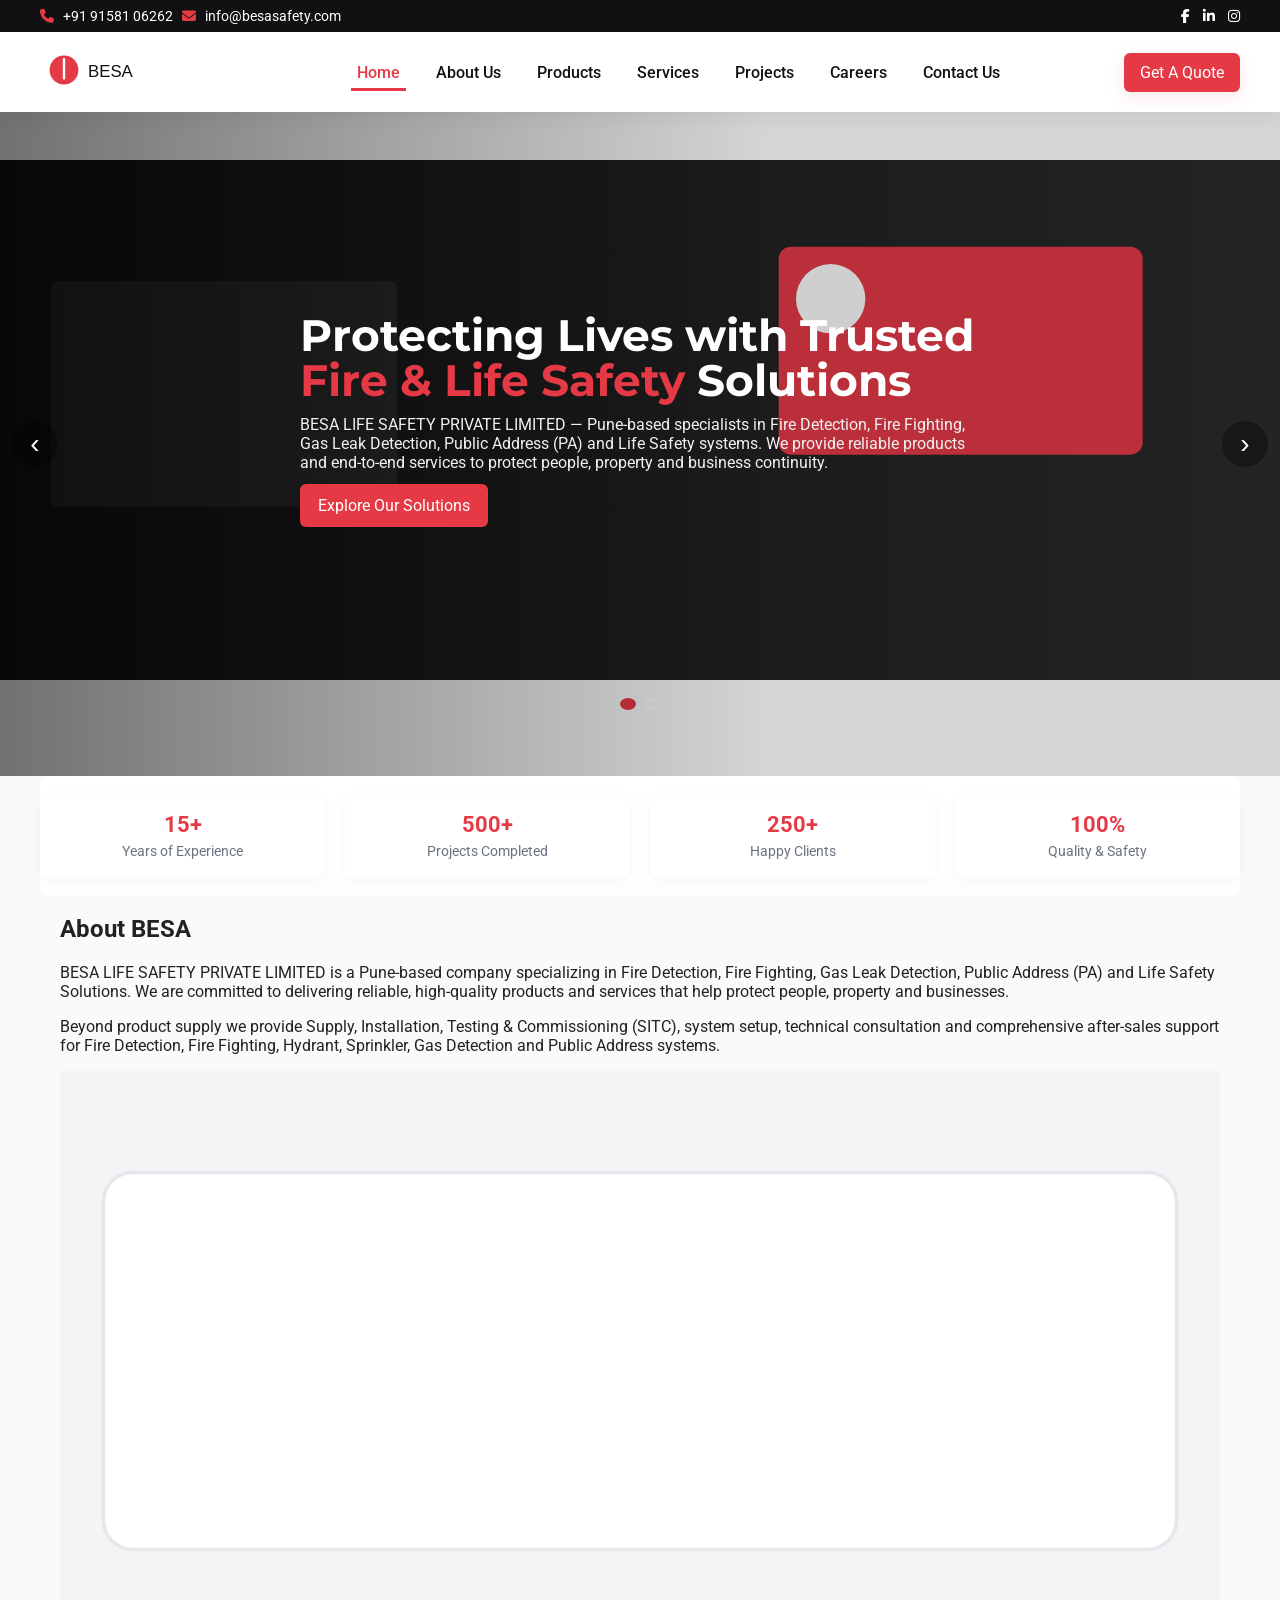
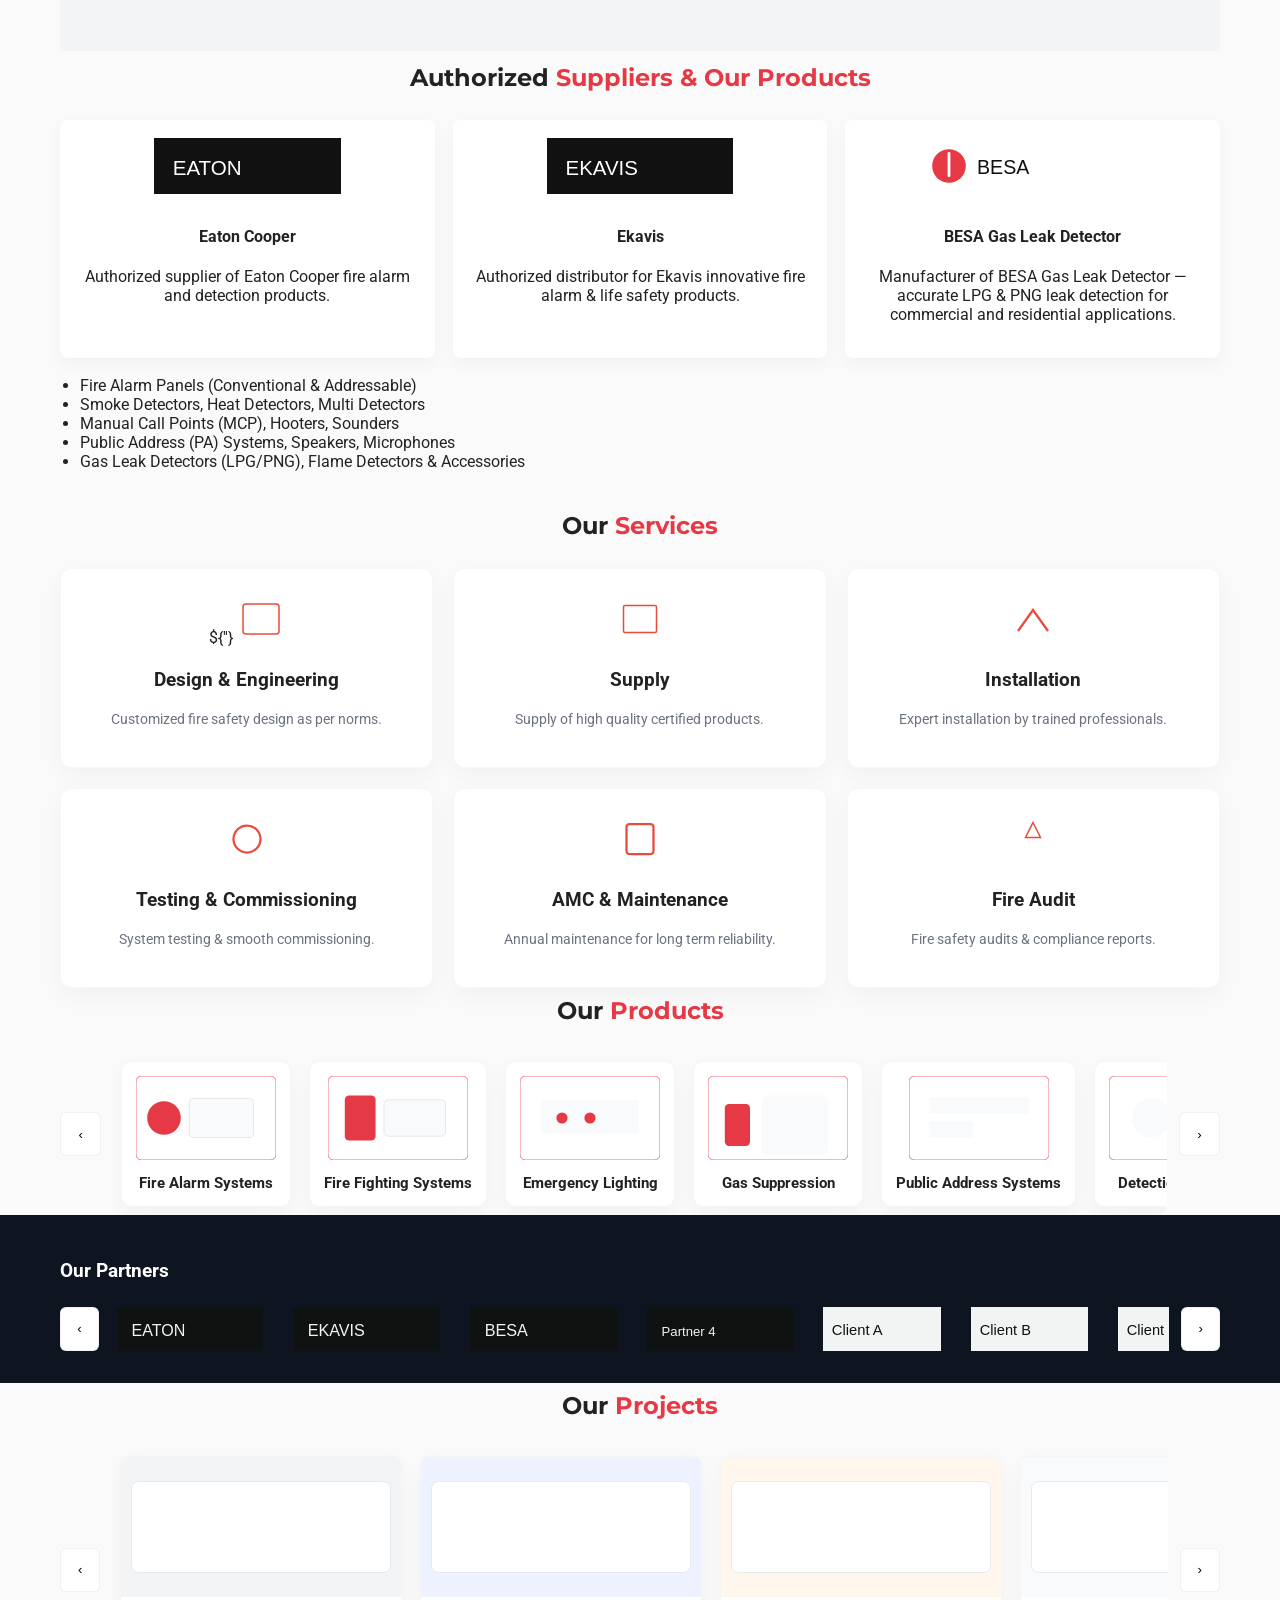
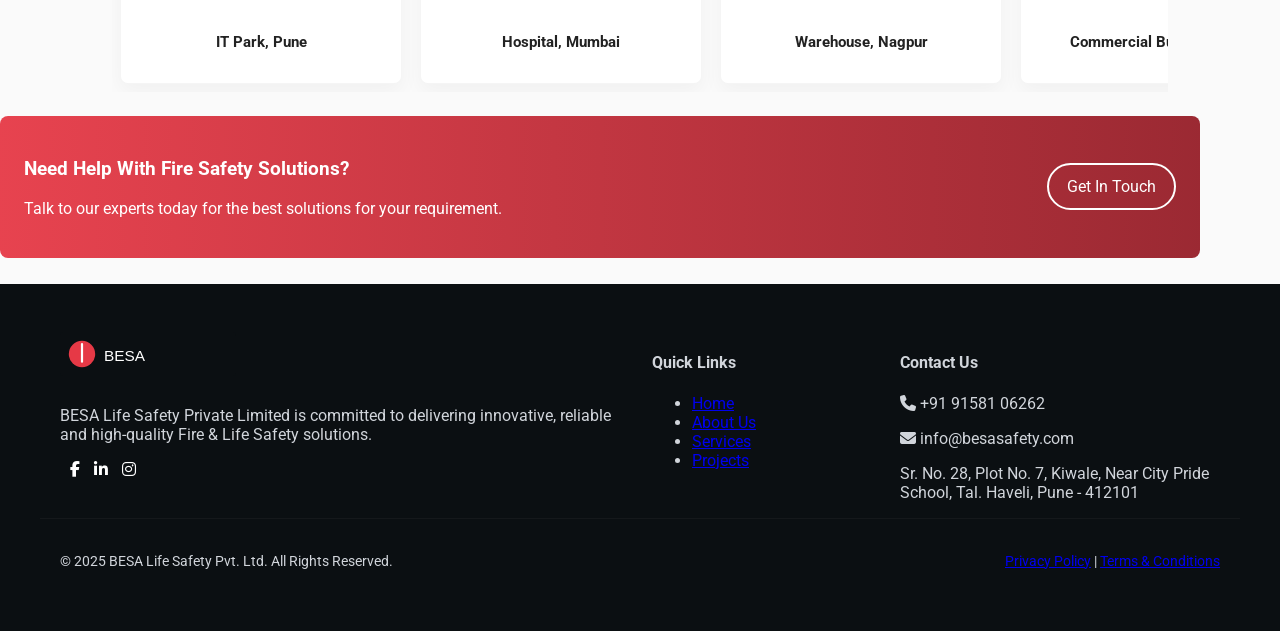
==== index.html @ 54e519de "Initial commit" ====
<!doctype html>
<html lang="en">
<head>
  <meta charset="utf-8">
  <meta name="viewport" content="width=device-width, initial-scale=1">
  <title>BESA Life Safety — Protecting Lives, Securing Spaces</title>
  <meta name="description" content="BESA Life Safety — Fire Detection, Fire Fighting, Gas Leak Detection, PA and Life Safety solutions. Supply, SITC, testing, commissioning and after-sales support in Pune and nationwide.">
  <meta name="keywords" content="BESA Life Safety, fire detection, fire fighting, gas leak detection, public address, fire alarm panels, smoke detectors, LPG gas detector, SITC, testing, commissioning">
  <link rel="icon" href="assets/favicon.svg">
  <link href="https://fonts.googleapis.com/css2?family=Montserrat:wght@400;600;700&family=Roboto:wght@300;400;500&display=swap" rel="stylesheet">
  <link rel="stylesheet" href="https://cdnjs.cloudflare.com/ajax/libs/font-awesome/6.5.0/css/all.min.css">
  <link rel="stylesheet" href="css/style.css">
</head>
<body>
  <header class="topbar">
    <div class="container topbar-inner">
      <div class="contact"> <i class="fa fa-phone"></i> +91 91581 06262 &nbsp; <i class="fa fa-envelope"></i> info@besasafety.com</div>
      <div class="socials"> <a href="#"><i class="fab fa-facebook-f"></i></a> <a href="#"><i class="fab fa-linkedin-in"></i></a> <a href="#"><i class="fab fa-instagram"></i></a></div>
    </div>
  </header>

    <nav class="navbar">
    <div class="container nav-inner">
      <div class="brand">
        <img src="assets/logo.svg" alt="BESA Logo" class="logo">
      </div>
      <button id="mobileToggle" class="mobile-toggle"><i class="fa fa-bars"></i></button>
      <ul class="nav-links">
        <li><a class="active" href="#home">Home</a></li>
        <li><a href="#about">About Us</a></li>
        <li class="has-sub"><a href="#products">Products</a></li>
        <li><a href="#services">Services</a></li>
        <li><a href="#projects">Projects</a></li>
        <li><a href="#careers">Careers</a></li>
        <li><a href="#contact">Contact Us</a></li>
      </ul>
      <a class="btn-quote" href="#contact">Get A Quote</a>
    </div>
  </nav>

  <main>
    <!-- Hero Slider -->
    <section id="home" class="hero">
      <div class="hero-slider">
        <div class="slide active" style="background-image: url('assets/hero-1.svg')">
          <div class="hero-content container">
            <h1>Protecting Lives with Trusted <strong>Fire & Life Safety</strong> Solutions</h1>
            <p>BESA LIFE SAFETY PRIVATE LIMITED — Pune-based specialists in Fire Detection, Fire Fighting, Gas Leak Detection, Public Address (PA) and Life Safety systems. We provide reliable products and end-to-end services to protect people, property and business continuity.</p>
            <a class="btn-primary" href="#services">Explore Our Solutions</a>
          </div>
        </div>
        <div class="slide" style="background-image: url('assets/hero-2.svg')">
          <div class="hero-content container">
            <h1>Industrial Grade <strong>Fire Safety</strong></h1>
            <p>Trusted systems for factories, warehouses, and commercial buildings.</p>
            <a class="btn-primary" href="#projects">View Projects</a>
          </div>
        </div>
      </div>
      <button class="hero-prev" aria-label="Previous slide">‹</button>
      <button class="hero-next" aria-label="Next slide">›</button>
      <div class="hero-indicators container">
        <button class="dot active" data-index="0"></button>
        <button class="dot" data-index="1"></button>
      </div>
    </section>

    <!-- Stats -->
    <section class="stats container">
      <div class="stat"> <strong>15+</strong><span>Years of Experience</span></div>
      <div class="stat"> <strong>500+</strong><span>Projects Completed</span></div>
      <div class="stat"> <strong>250+</strong><span>Happy Clients</span></div>
      <div class="stat"> <strong>100%</strong><span>Quality & Safety</span></div>
    </section>

    <!-- About -->
    <section id="about" class="about container">
      <div class="about-inner">
        <div class="about-text">
          <h2>About <span>BESA</span></h2>
          <p>BESA LIFE SAFETY PRIVATE LIMITED is a Pune-based company specializing in Fire Detection, Fire Fighting, Gas Leak Detection, Public Address (PA) and Life Safety Solutions. We are committed to delivering reliable, high-quality products and services that help protect people, property and businesses.</p>
          <p>Beyond product supply we provide Supply, Installation, Testing & Commissioning (SITC), system setup, technical consultation and comprehensive after-sales support for Fire Detection, Fire Fighting, Hydrant, Sprinkler, Gas Detection and Public Address systems.</p>
        </div>
        <div class="about-image"><img src="assets/project1.svg" alt="About image"></div>
      </div>
    </section>

    <!-- Authorized Suppliers & Products -->
    <section id="catalog" class="container">
      <h2 class="section-title">Authorized <span>Suppliers & Our Products</span></h2>
      <div class="supplier-grid">
        <div class="supplier-card">
          <img src="assets/partner1.svg" alt="EATON Cooper">
          <h4>Eaton Cooper</h4>
          <p>Authorized supplier of Eaton Cooper fire alarm and detection products.</p>
        </div>
        <div class="supplier-card">
          <img src="assets/partner2.svg" alt="Ekavis">
          <h4>Ekavis</h4>
          <p>Authorized distributor for Ekavis innovative fire alarm & life safety products.</p>
        </div>
        <div class="supplier-card">
          <img src="assets/logo.svg" alt="BESA">
          <h4>BESA Gas Leak Detector</h4>
          <p>Manufacturer of BESA Gas Leak Detector — accurate LPG & PNG leak detection for commercial and residential applications.</p>
        </div>
      </div>
      <div class="catalog-list">
        <ul>
          <li>Fire Alarm Panels (Conventional & Addressable)</li>
          <li>Smoke Detectors, Heat Detectors, Multi Detectors</li>
          <li>Manual Call Points (MCP), Hooters, Sounders</li>
          <li>Public Address (PA) Systems, Speakers, Microphones</li>
          <li>Gas Leak Detectors (LPG/PNG), Flame Detectors & Accessories</li>
        </ul>
      </div>
    </section>

    <!-- Services -->
    <section id="services" class="services container">
      <h2 class="section-title">Our <span>Services</span></h2>
      <div class="services-grid">
        <article class="service-card">
          <div class="icon">${''}
            <svg viewBox="0 0 64 64" width="48" height="48" aria-hidden="true"><rect x="8" y="12" width="48" height="40" rx="4" fill="#fff" stroke="#e74c3c" stroke-width="2"/></svg>
          </div>
          <h3>Design & Engineering</h3>
          <p>Customized fire safety design as per norms.</p>
        </article>
        <article class="service-card">
          <div class="icon"><svg viewBox="0 0 64 64" width="48" height="48"><rect x="10" y="14" width="44" height="36" rx="2" fill="#fff" stroke="#e74c3c" stroke-width="2"/></svg></div>
          <h3>Supply</h3>
          <p>Supply of high quality certified products.</p>
        </article>
        <article class="service-card">
          <div class="icon"><svg viewBox="0 0 64 64" width="48" height="48"><path d="M12 48 L32 20 L52 48" fill="none" stroke="#e74c3c" stroke-width="3"/></svg></div>
          <h3>Installation</h3>
          <p>Expert installation by trained professionals.</p>
        </article>
        <article class="service-card">
          <div class="icon"><svg viewBox="0 0 64 64" width="48" height="48"><circle cx="32" cy="32" r="18" fill="none" stroke="#e74c3c" stroke-width="3"/></svg></div>
          <h3>Testing & Commissioning</h3>
          <p>System testing & smooth commissioning.</p>
        </article>
        <article class="service-card">
          <div class="icon"><svg viewBox="0 0 64 64" width="48" height="48"><rect x="14" y="12" width="36" height="40" rx="4" fill="none" stroke="#e74c3c" stroke-width="3"/></svg></div>
          <h3>AMC & Maintenance</h3>
          <p>Annual maintenance for long term reliability.</p>
        </article>
        <article class="service-card">
          <div class="icon"><svg viewBox="0 0 64 64" width="48" height="48"><path d="M32 10 L42 30 L22 30 Z" fill="#fff" stroke="#e74c3c" stroke-width="2"/></svg></div>
          <h3>Fire Audit</h3>
          <p>Fire safety audits & compliance reports.</p>
        </article>
      </div>
    </section>

    <!-- Products -->
    <section id="products" class="products container">
      <h2 class="section-title">Our <span>Products</span></h2>
      <div class="carousel-wrap">
        <button class="carousel-prev" data-target="products" aria-label="Previous">‹</button>
        <div class="product-row carousel" data-carousel="products">
          <div class="product-item"><img src="assets/product1.svg" alt="Fire Alarm System"><h4>Fire Alarm Systems</h4></div>
          <div class="product-item"><img src="assets/product2.svg" alt="Fire Fighting Systems"><h4>Fire Fighting Systems</h4></div>
          <div class="product-item"><img src="assets/product3.svg" alt="Emergency Lighting"><h4>Emergency Lighting</h4></div>
          <div class="product-item"><img src="assets/product4.svg" alt="Gas Suppression"><h4>Gas Suppression</h4></div>
          <div class="product-item"><img src="assets/product5.svg" alt="Public Address"><h4>Public Address Systems</h4></div>
          <div class="product-item"><img src="assets/product6.svg" alt="Detection Devices"><h4>Detection Devices</h4></div>
        </div>
        <button class="carousel-next" data-target="products" aria-label="Next">›</button>
      </div>
    </section>

    <!-- Partners -->
    <section class="partners">
      <div class="container">
        <h3>Our Partners</h3>
        <div class="partners-wrap">
          <button class="carousel-prev" data-target="partners" aria-label="Previous partner">‹</button>
          <div class="partners-row carousel" data-carousel="partners">
            <img src="assets/partner1.svg" alt="Partner 1">
            <img src="assets/partner2.svg" alt="Partner 2">
            <img src="assets/partner3.svg" alt="Partner 3">
            <img src="assets/partner4.svg" alt="Partner 4">
            <img src="assets/client1.svg" alt="Client 1">
            <img src="assets/client2.svg" alt="Client 2">
            <img src="assets/client3.svg" alt="Client 3">
            <img src="assets/client4.svg" alt="Client 4">
          </div>
          <button class="carousel-next" data-target="partners" aria-label="Next partner">›</button>
        </div>
      </div>
    </section>

    <!-- Projects -->
    <section id="projects" class="projects container">
      <h2 class="section-title">Our <span>Projects</span></h2>
      <div class="carousel-wrap">
        <button class="carousel-prev" data-target="projects" aria-label="Previous project">‹</button>
        <div class="projects-row carousel" data-carousel="projects">
          <div class="project-card"><img src="assets/project1.svg" alt="IT Park Pune"><h4>IT Park, Pune</h4></div>
          <div class="project-card"><img src="assets/project2.svg" alt="Hospital, Mumbai"><h4>Hospital, Mumbai</h4></div>
          <div class="project-card"><img src="assets/project3.svg" alt="Warehouse, Nagpur"><h4>Warehouse, Nagpur</h4></div>
          <div class="project-card"><img src="assets/project4.svg" alt="Commercial Building, Delhi"><h4>Commercial Building, Delhi</h4></div>
        </div>
        <button class="carousel-next" data-target="projects" aria-label="Next project">›</button>
      </div>
    </section>

    <!-- CTA -->
    <section class="cta container">
      <div class="cta-inner">
        <div>
          <h3>Need Help With Fire Safety Solutions?</h3>
          <p>Talk to our experts today for the best solutions for your requirement.</p>
        </div>
        <a class="btn-ghost" href="#contact">Get In Touch</a>
      </div>
    </section>

    <!-- Contact & Footer -->
    <footer id="contact" class="footer">
      <div class="container footer-grid">
        <div class="footer-about">
          <img src="assets/logo-light.svg" alt="BESA" class="logo-footer">
          <p>BESA Life Safety Private Limited is committed to delivering innovative, reliable and high-quality Fire & Life Safety solutions.</p>
          <div class="socials footer-socials"><a href="#"><i class="fab fa-facebook-f"></i></a> <a href="#"><i class="fab fa-linkedin-in"></i></a> <a href="#"><i class="fab fa-instagram"></i></a></div>
        </div>
        <div class="footer-links">
          <h4>Quick Links</h4>
          <ul>
            <li><a href="#">Home</a></li>
            <li><a href="#about">About Us</a></li>
            <li><a href="#services">Services</a></li>
            <li><a href="#projects">Projects</a></li>
          </ul>
        </div>
        <div class="footer-contact">
          <h4>Contact Us</h4>
          <p><i class="fa fa-phone"></i> +91 91581 06262</p>
          <p><i class="fa fa-envelope"></i> info@besasafety.com</p>
          <p>Sr. No. 28, Plot No. 7, Kiwale, Near City Pride School, Tal. Haveli, Pune - 412101</p>
        </div>
      </div>
      <div class="container footer-bottom">
        <p>© 2025 BESA Life Safety Pvt. Ltd. All Rights Reserved.</p>
        <div><a href="#">Privacy Policy</a> | <a href="#">Terms & Conditions</a></div>
      </div>
    </footer>

  </main>

  <script src="js/script.js"></script>
</body>
</html>
---- css/style.css ----
:root{
  --brand:#e63946;
  --dark:#0f1720;
  --muted:#6b7280;
  --accent:#111827;
  --max-width:1200px;
  --section-pad:48px;
}
*{box-sizing:border-box}
body{font-family:Roboto,Montserrat,Arial,Helvetica,sans-serif;margin:0;color:#222;background:#fafafa}
.container{max-width:var(--max-width);margin:0 auto;padding:0 20px}

/* Topbar */
.topbar{background:#111;color:#fff;font-size:14px}
.topbar-inner{display:flex;justify-content:space-between;align-items:center;padding:8px 0}
.topbar .contact i{margin-right:6px;color:var(--brand)}
.socials a{color:#fff;margin-left:10px}

/* Common section spacing */
section{padding:var(--section-pad) 0}

/* Navbar */
.navbar{background:#fff;box-shadow:0 6px 18px rgba(15,23,32,0.06);position:sticky;top:0;z-index:70}
.nav-inner{display:flex;align-items:center;justify-content:space-between;padding:14px 0}
.logo{height:48px}
.nav-links{display:flex;list-style:none;margin:0;padding:0;gap:24px;align-items:center}
.nav-links li a{color:#111;text-decoration:none;padding:8px 6px;font-weight:500}
.nav-links li a.active{color:var(--brand);border-bottom:3px solid var(--brand);padding-bottom:6px}
.btn-quote{background:var(--brand);color:#fff;padding:10px 16px;border-radius:6px;text-decoration:none;box-shadow:0 6px 18px rgba(230,57,70,0.12)}
.mobile-toggle{display:none;background:none;border:none;font-size:20px}

/* Mobile nav overlay */
.nav-links{transition:transform .28s ease,opacity .28s ease}
.nav-links.open{position:fixed;left:0;right:0;top:64px;background:#fff;display:flex;flex-direction:column;padding:18px;transform:translateY(0);opacity:1}

/* Hero */
.hero{position:relative;overflow:hidden}
.hero-slider{height:520px}
.slide{height:520px;background-size:cover;background-position:center;display:none;align-items:center}
.slide.active{display:flex}
.hero::before{content:"";position:absolute;left:0;right:0;top:0;height:100%;background:linear-gradient(90deg, rgba(0,0,0,0.55) 0%, rgba(0,0,0,0.15) 60%);pointer-events:none}
.hero-content{color:#fff;padding:40px 20px;position:relative;z-index:2;max-width:720px}
.hero-content h1{font-family:Montserrat, sans-serif;font-size:44px;line-height:1.02;margin:0 0 10px}
.hero-content h1 strong{color:var(--brand)}
.hero-content p{max-width:680px;color:#f1f1f1;margin:12px 0;font-size:16px}
.btn-primary{background:var(--brand);color:#fff;padding:12px 18px;border-radius:6px;text-decoration:none;display:inline-block}
.hero-indicators{display:flex;gap:8px;justify-content:center;padding:18px 0}
.hero-indicators .dot{width:12px;height:12px;border-radius:50%;border:2px solid #fff;background:transparent}
.hero-indicators .dot.active{background:var(--brand);border-color:var(--brand)}

/* Hero controls */
.hero-prev, .hero-next{position:absolute;top:50%;transform:translateY(-50%);background:rgba(0,0,0,0.35);color:#fff;border:none;width:46px;height:46px;border-radius:50%;font-size:28px;display:flex;align-items:center;justify-content:center;cursor:pointer}
.hero-prev{left:12px}
.hero-next{right:12px}

/* Carousel wrappers */
.carousel-wrap{display:flex;align-items:center;gap:12px}
.carousel{display:flex;gap:18px;overflow:hidden;scroll-behavior:smooth;padding:8px}
.carousel .product-item,.carousel .project-card{flex:0 0 auto}
.carousel-prev, .carousel-next{background:#fff;border:1px solid rgba(0,0,0,0.06);width:44px;height:44px;border-radius:6px;cursor:pointer}

/* Partners carousel */
.partners-wrap{display:flex;align-items:center;gap:12px}
.partners-row.carousel{display:flex;gap:30px;overflow:hidden;align-items:center;padding:6px}
.partners-row.carousel img{height:44px}

/* Stats */
.stats{display:flex;gap:20px;justify-content:space-between;padding:18px 0;background:#fff;border-radius:8px}
.stat{background:#fff;padding:18px;border-radius:8px;text-align:center;flex:1;box-shadow:0 6px 18px rgba(12,16,20,0.04)}
.stat strong{display:block;font-size:22px;color:var(--brand)}
.stat span{display:block;color:var(--muted);font-size:14px;margin-top:6px}

/* Services */
.section-title{text-align:center;margin:8px 0 28px;font-family:Montserrat, sans-serif}
.section-title span{color:var(--brand)}
.services-grid{display:grid;grid-template-columns:repeat(3,1fr);gap:20px}
.service-card{background:#fff;padding:26px;border-radius:12px;text-align:center;box-shadow:0 8px 24px rgba(8,10,12,0.04);transition:transform .25s,box-shadow .25s;border:1px solid rgba(10,10,10,0.03);display:flex;flex-direction:column;align-items:center;min-height:160px}
.service-card:hover{transform:translateY(-8px);box-shadow:0 18px 40px rgba(8,10,12,0.06)}
.service-card .icon{margin-bottom:12px}
.service-card h3{margin:10px 0 6px}
.service-card p{color:var(--muted);font-size:14px}

/* Suppliers & product catalog */
.supplier-grid{display:flex;gap:18px;align-items:stretch;margin:18px 0}
.supplier-card{flex:1;background:#fff;padding:18px;border-radius:8px;text-align:center;box-shadow:0 6px 18px rgba(5,5,5,0.04)}
.supplier-card img{height:56px;margin-bottom:8px}
.catalog-list ul{margin:12px 0 40px;padding-left:20px}


/* Products */
.product-row{display:flex;gap:18px;flex-wrap:nowrap;background:transparent;padding:8px;border-radius:10px}
.product-item{flex:0 0 200px;text-align:center;padding:14px;background:#fff;border-radius:10px;border:1px solid rgba(10,10,10,0.04);box-shadow:0 8px 20px rgba(8,10,12,0.04)}
.product-item img{height:84px}
.product-item h4{margin:10px 0 0;font-size:15px}

/* Partners */
.partners{background:#0f1520;padding:26px 0;color:#fff}
.partners-row{display:flex;gap:28px;align-items:center;justify-content:flex-start}
.partners-row img{height:44px;opacity:0.95}

/* Projects */
.projects-row{display:flex;gap:18px;flex-wrap:nowrap}
.project-card{flex:0 0 260px;background:#fff;border-radius:8px;overflow:hidden;text-align:center;border:1px solid rgba(10,10,10,0.04);box-shadow:0 8px 20px rgba(8,10,12,0.04)}
.project-card img{width:100%;height:140px;object-fit:cover}
.project-card h4{padding:12px;font-size:15px}

/* CTA */
.cta{background:linear-gradient(90deg, rgba(230,57,70,0.95), rgba(150,30,40,0.95));color:#fff;padding:24px;border-radius:8px;margin:24px 0}
.cta-inner{display:flex;justify-content:space-between;align-items:center}
.btn-ghost{border:2px solid #fff;padding:12px 18px;color:#fff;text-decoration:none;border-radius:30px}

/* Footer */
.footer{background:#0b0f12;color:#d1d5db;padding:48px 0;margin-top:26px}
.footer-grid{display:grid;grid-template-columns:1fr 220px 320px;gap:28px}
.logo-footer{height:44px;margin-bottom:10px}
.footer-bottom{display:flex;justify-content:space-between;align-items:center;padding-top:20px;border-top:1px solid rgba(255,255,255,0.04);font-size:14px}

/* Responsive */
@media(max-width:1100px){
  .services-grid{grid-template-columns:repeat(2,1fr)}
}
@media(max-width:900px){
  .nav-links{display:none}
  .mobile-toggle{display:block}
  .nav-links.open{top:64px}
  .hero-content h1{font-size:34px}
  .product-row{gap:12px}
  .carousel .product-item,.carousel .project-card{flex:0 0 60%}
}
@media(max-width:640px){
  .hero-slider{height:420px}
  .slide{height:420px}
  .services-grid{grid-template-columns:1fr}
  .product-item{flex:1 1 48%}
  .project-card{flex:1 1 48%}
  .footer-grid{grid-template-columns:1fr}
  .cta-inner{flex-direction:column;gap:12px;align-items:flex-start}
  .carousel .product-item,.carousel .project-card{flex:0 0 84%}
  .supplier-grid{flex-direction:column}
}

/* Accessibility focus states */
a:focus,button:focus{outline:3px solid rgba(230,57,70,0.16);outline-offset:2px}
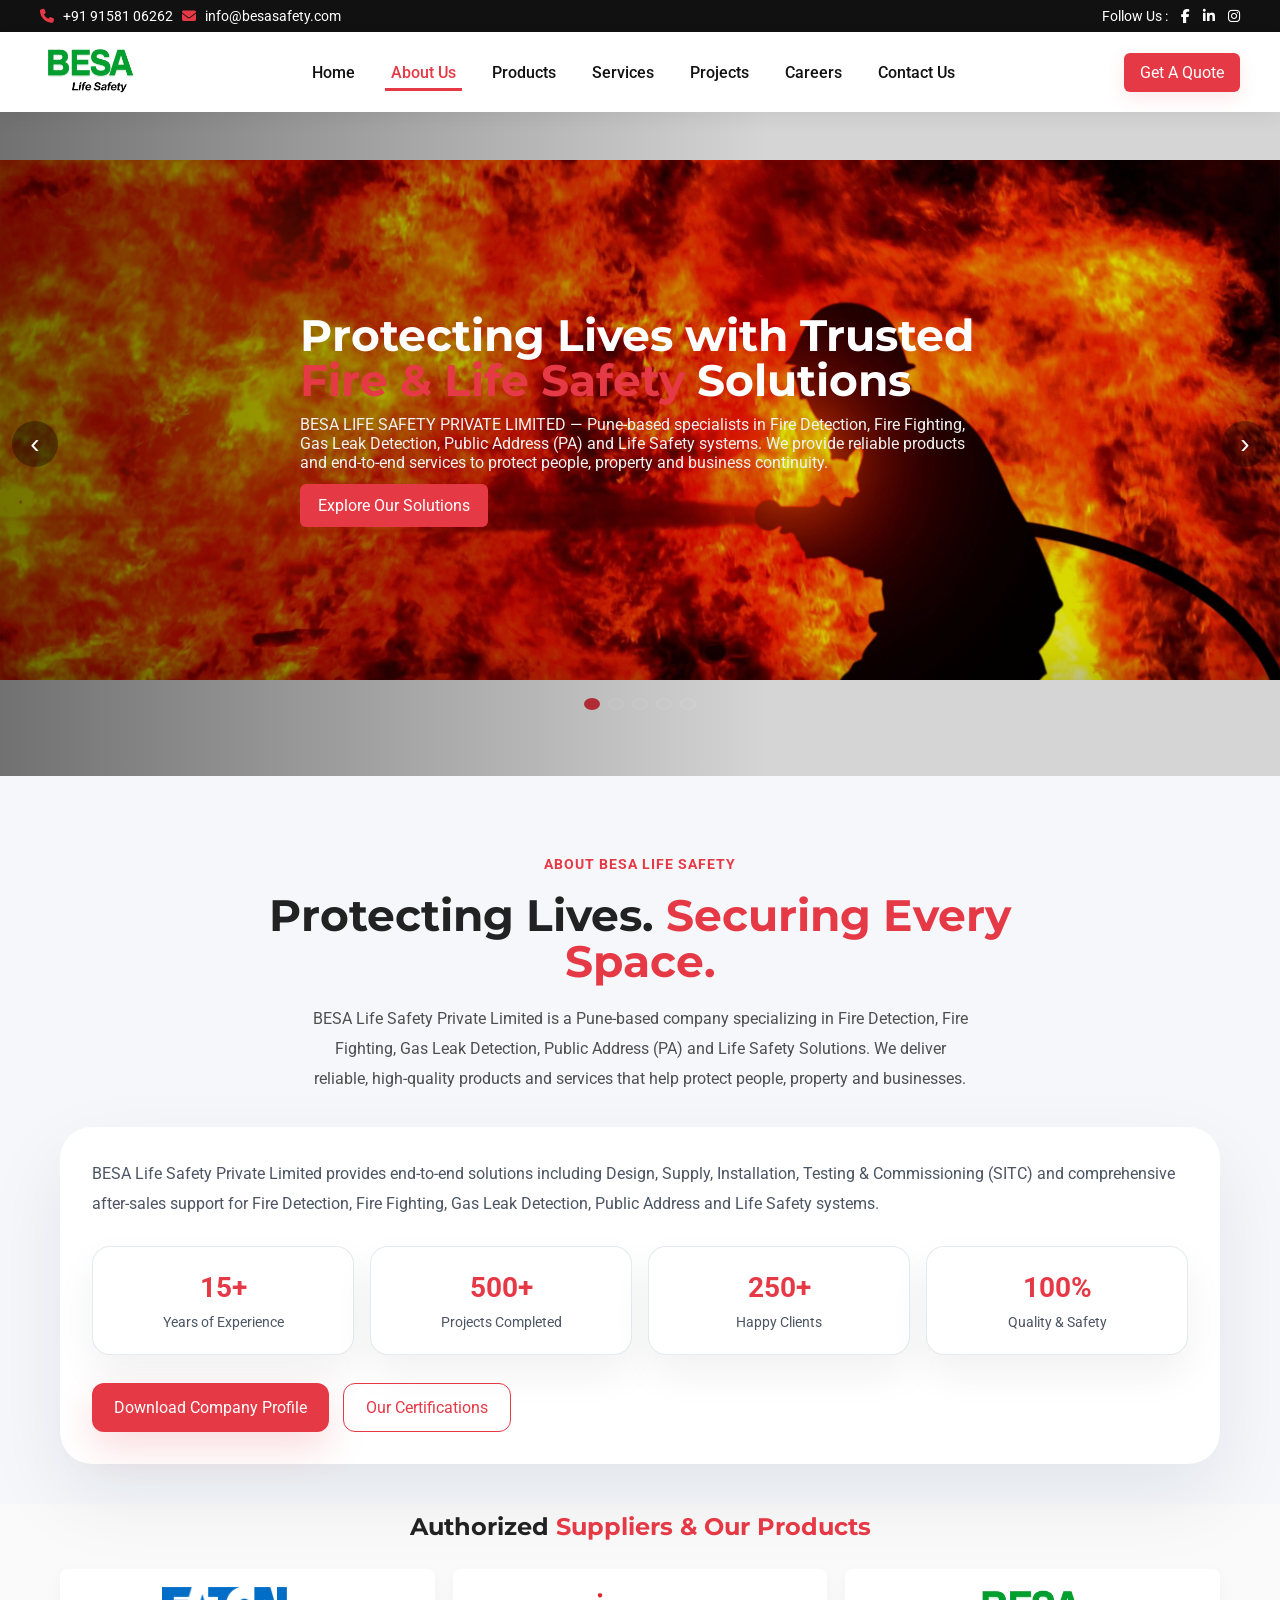
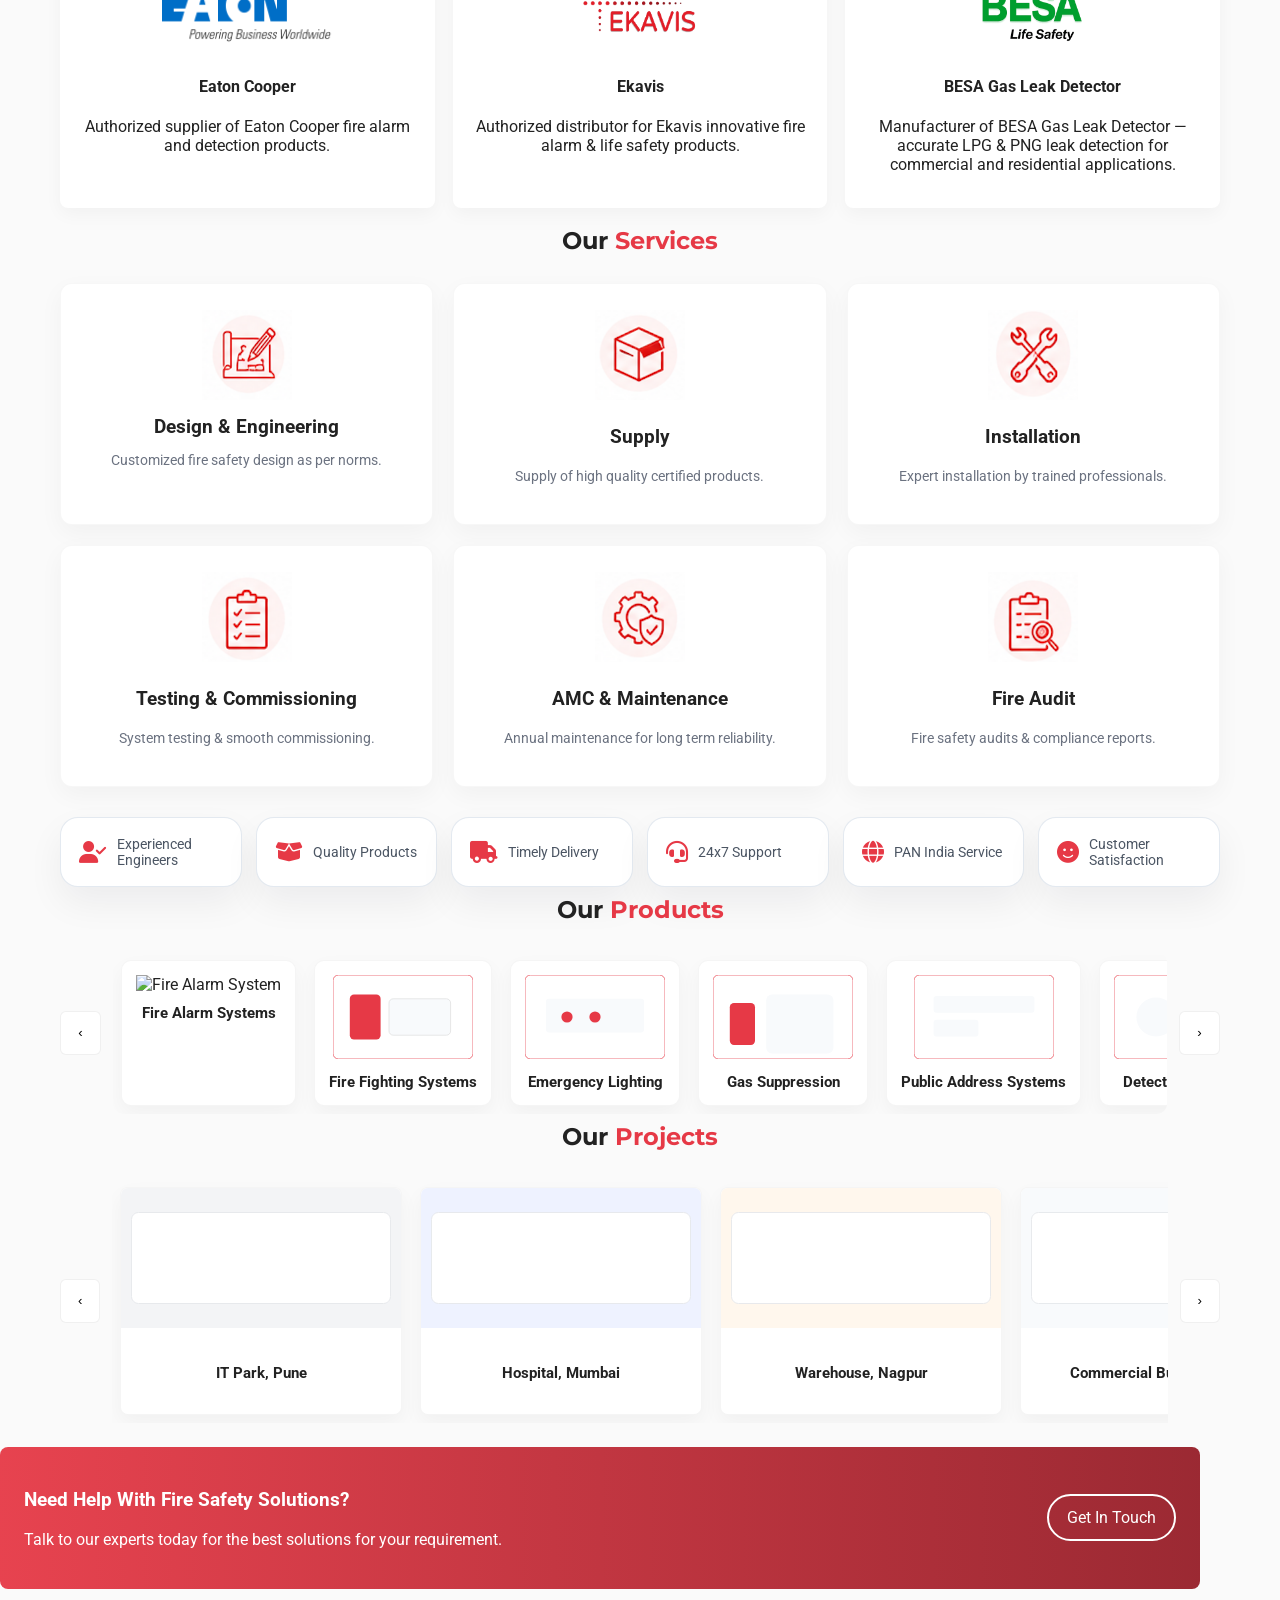
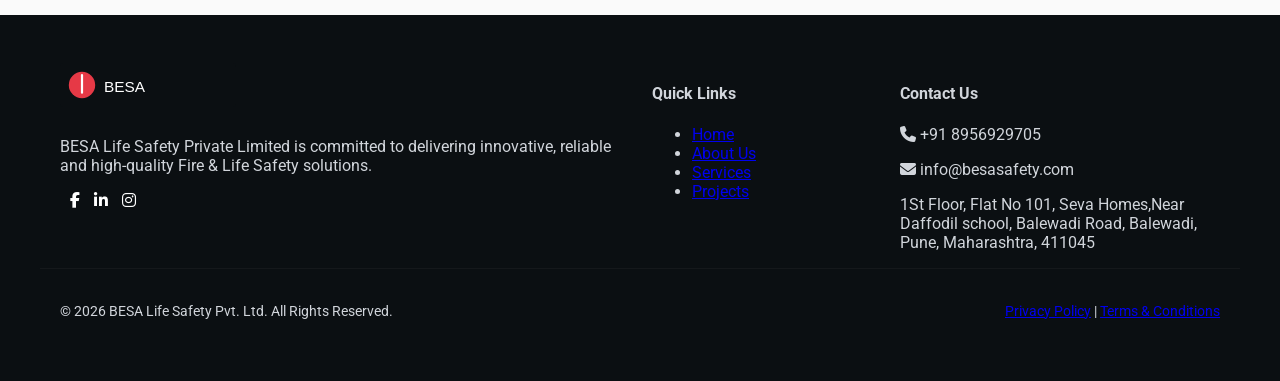
==== commit 0f20954a: "push changes" ====
--- a/index.html
+++ b/index.html
@@ -15,19 +15,19 @@
   <header class="topbar">
     <div class="container topbar-inner">
       <div class="contact"> <i class="fa fa-phone"></i> +91 91581 06262 &nbsp; <i class="fa fa-envelope"></i> info@besasafety.com</div>
-      <div class="socials"> <a href="#"><i class="fab fa-facebook-f"></i></a> <a href="#"><i class="fab fa-linkedin-in"></i></a> <a href="#"><i class="fab fa-instagram"></i></a></div>
+      <div class="socials">Follow Us : <a href="#"><i class="fab fa-facebook-f"></i></a> <a href="#"><i class="fab fa-linkedin-in"></i></a> <a href="#"><i class="fab fa-instagram"></i></a></div>
     </div>
   </header>
 
     <nav class="navbar">
     <div class="container nav-inner">
       <div class="brand">
-        <img src="assets/logo.svg" alt="BESA Logo" class="logo">
+        <img src="assets/besa-logo.png" alt="BESA Logo" class="logo">
       </div>
       <button id="mobileToggle" class="mobile-toggle"><i class="fa fa-bars"></i></button>
       <ul class="nav-links">
-        <li><a class="active" href="#home">Home</a></li>
-        <li><a href="#about">About Us</a></li>
+        <li><a href="#home">Home</a></li>
+        <li><a class="active" href="#about">About Us</a></li>
         <li class="has-sub"><a href="#products">Products</a></li>
         <li><a href="#services">Services</a></li>
         <li><a href="#projects">Projects</a></li>
@@ -42,14 +42,35 @@
     <!-- Hero Slider -->
     <section id="home" class="hero">
       <div class="hero-slider">
-        <div class="slide active" style="background-image: url('assets/hero-1.svg')">
+        <div class="slide active" style="background-image: url('assets/hero-1.jpg')">
           <div class="hero-content container">
             <h1>Protecting Lives with Trusted <strong>Fire & Life Safety</strong> Solutions</h1>
             <p>BESA LIFE SAFETY PRIVATE LIMITED — Pune-based specialists in Fire Detection, Fire Fighting, Gas Leak Detection, Public Address (PA) and Life Safety systems. We provide reliable products and end-to-end services to protect people, property and business continuity.</p>
             <a class="btn-primary" href="#services">Explore Our Solutions</a>
           </div>
         </div>
-        <div class="slide" style="background-image: url('assets/hero-2.svg')">
+         <div class="slide" style="background-image: url('assets/smoke_hd.jpg')">
+          <div class="hero-content container">
+            <h1>Industrial Grade <strong>Fire Safety</strong></h1>
+            <p>Trusted systems for factories, warehouses, and commercial buildings.</p>
+            <a class="btn-primary" href="#projects">View Projects</a>
+          </div>
+        </div>
+        <div class="slide" style="background-image: url('assets/hero-2.jpg')">
+          <div class="hero-content container">
+            <h1>Industrial Grade <strong>Fire Safety</strong></h1>
+            <p>Trusted systems for factories, warehouses, and commercial buildings.</p>
+            <a class="btn-primary" href="#projects">View Projects</a>
+          </div>
+        </div>
+          <div class="slide" style="background-image: url('assets/smoke_hd.jpg')">
+          <div class="hero-content container">
+            <h1>Industrial Grade <strong>Fire Safety</strong></h1>
+            <p>Trusted systems for factories, warehouses, and commercial buildings.</p>
+            <a class="btn-primary" href="#projects">View Projects</a>
+          </div>
+        </div>
+    <div class="slide" style="background-image: url('assets/smoke_hd.jpg')">
           <div class="hero-content container">
             <h1>Industrial Grade <strong>Fire Safety</strong></h1>
             <p>Trusted systems for factories, warehouses, and commercial buildings.</p>
@@ -59,29 +80,36 @@
       </div>
       <button class="hero-prev" aria-label="Previous slide">‹</button>
       <button class="hero-next" aria-label="Next slide">›</button>
-      <div class="hero-indicators container">
-        <button class="dot active" data-index="0"></button>
-        <button class="dot" data-index="1"></button>
-      </div>
+      <div class="hero-indicators container"></div>
     </section>
 
     <!-- Stats -->
-    <section class="stats container">
-      <div class="stat"> <strong>15+</strong><span>Years of Experience</span></div>
-      <div class="stat"> <strong>500+</strong><span>Projects Completed</span></div>
-      <div class="stat"> <strong>250+</strong><span>Happy Clients</span></div>
-      <div class="stat"> <strong>100%</strong><span>Quality & Safety</span></div>
-    </section>
+  
 
     <!-- About -->
-    <section id="about" class="about container">
-      <div class="about-inner">
-        <div class="about-text">
-          <h2>About <span>BESA</span></h2>
-          <p>BESA LIFE SAFETY PRIVATE LIMITED is a Pune-based company specializing in Fire Detection, Fire Fighting, Gas Leak Detection, Public Address (PA) and Life Safety Solutions. We are committed to delivering reliable, high-quality products and services that help protect people, property and businesses.</p>
-          <p>Beyond product supply we provide Supply, Installation, Testing & Commissioning (SITC), system setup, technical consultation and comprehensive after-sales support for Fire Detection, Fire Fighting, Hydrant, Sprinkler, Gas Detection and Public Address systems.</p>
-        </div>
-        <div class="about-image"><img src="assets/project1.svg" alt="About image"></div>
+    <section id="about" class="about-page">
+      <div class="container">
+        <div class="page-header">
+          <div class="page-headline">ABOUT BESA LIFE SAFETY</div>
+          <h2>Protecting Lives. <span>Securing Every Space.</span></h2>
+          <p class="page-intro">BESA Life Safety Private Limited is a Pune-based company specializing in Fire Detection, Fire Fighting, Gas Leak Detection, Public Address (PA) and Life Safety Solutions. We deliver reliable, high-quality products and services that help protect people, property and businesses.</p>
+        </div>
+        <div class="about-hero">
+          <div class="about-copy">
+            <p>BESA Life Safety Private Limited provides end-to-end solutions including Design, Supply, Installation, Testing & Commissioning (SITC) and comprehensive after-sales support for Fire Detection, Fire Fighting, Gas Leak Detection, Public Address and Life Safety systems.</p>
+            <div class="about-stats">
+              <div class="about-stat-card"><strong>15+</strong><span>Years of Experience</span></div>
+              <div class="about-stat-card"><strong>500+</strong><span>Projects Completed</span></div>
+              <div class="about-stat-card"><strong>250+</strong><span>Happy Clients</span></div>
+              <div class="about-stat-card"><strong>100%</strong><span>Quality & Safety</span></div>
+            </div>
+            <div class="about-actions">
+              <a class="btn-secondary" href="#contact">Download Company Profile</a>
+              <a class="btn-outline" href="#contact">Our Certifications</a>
+            </div>
+          </div>
+        
+        </div>
       </div>
     </section>
 
@@ -90,68 +118,67 @@
       <h2 class="section-title">Authorized <span>Suppliers & Our Products</span></h2>
       <div class="supplier-grid">
         <div class="supplier-card">
-          <img src="assets/partner1.svg" alt="EATON Cooper">
+          <img src="assets/eaton-logo-small.png" alt="EATON Cooper">
           <h4>Eaton Cooper</h4>
           <p>Authorized supplier of Eaton Cooper fire alarm and detection products.</p>
         </div>
         <div class="supplier-card">
-          <img src="assets/partner2.svg" alt="Ekavis">
+          <img src="assets/EKAVIS-logo.png" alt="Ekavis">
           <h4>Ekavis</h4>
           <p>Authorized distributor for Ekavis innovative fire alarm & life safety products.</p>
         </div>
         <div class="supplier-card">
-          <img src="assets/logo.svg" alt="BESA">
+          <img src="assets/besa-logo.png" alt="BESA">
           <h4>BESA Gas Leak Detector</h4>
           <p>Manufacturer of BESA Gas Leak Detector — accurate LPG & PNG leak detection for commercial and residential applications.</p>
         </div>
       </div>
-      <div class="catalog-list">
-        <ul>
-          <li>Fire Alarm Panels (Conventional & Addressable)</li>
-          <li>Smoke Detectors, Heat Detectors, Multi Detectors</li>
-          <li>Manual Call Points (MCP), Hooters, Sounders</li>
-          <li>Public Address (PA) Systems, Speakers, Microphones</li>
-          <li>Gas Leak Detectors (LPG/PNG), Flame Detectors & Accessories</li>
-        </ul>
-      </div>
+     
     </section>
 
     <!-- Services -->
     <section id="services" class="services container">
       <h2 class="section-title">Our <span>Services</span></h2>
-      <div class="services-grid">
-        <article class="service-card">
-          <div class="icon">${''}
-            <svg viewBox="0 0 64 64" width="48" height="48" aria-hidden="true"><rect x="8" y="12" width="48" height="40" rx="4" fill="#fff" stroke="#e74c3c" stroke-width="2"/></svg>
-          </div>
+      <div class="services-grid service-ion">
+        <article class="service-card">
+          <div class="icon">
+            <div class="icon"><img class="" src="assets/design.png" alt="design"></div>
           <h3>Design & Engineering</h3>
           <p>Customized fire safety design as per norms.</p>
         </article>
         <article class="service-card">
-          <div class="icon"><svg viewBox="0 0 64 64" width="48" height="48"><rect x="10" y="14" width="44" height="36" rx="2" fill="#fff" stroke="#e74c3c" stroke-width="2"/></svg></div>
+          <div class="icon"><img src="assets/supply.png" alt="supply"></div>
           <h3>Supply</h3>
           <p>Supply of high quality certified products.</p>
         </article>
         <article class="service-card">
-          <div class="icon"><svg viewBox="0 0 64 64" width="48" height="48"><path d="M12 48 L32 20 L52 48" fill="none" stroke="#e74c3c" stroke-width="3"/></svg></div>
+          <div class="icon"><img src="assets/installation.png" alt="installation"></div>
           <h3>Installation</h3>
           <p>Expert installation by trained professionals.</p>
         </article>
         <article class="service-card">
-          <div class="icon"><svg viewBox="0 0 64 64" width="48" height="48"><circle cx="32" cy="32" r="18" fill="none" stroke="#e74c3c" stroke-width="3"/></svg></div>
+                   <div class="icon"><img src="assets/test_commissioning.png" alt="test commissioning"></div>
           <h3>Testing & Commissioning</h3>
           <p>System testing & smooth commissioning.</p>
         </article>
-        <article class="service-card">
-          <div class="icon"><svg viewBox="0 0 64 64" width="48" height="48"><rect x="14" y="12" width="36" height="40" rx="4" fill="none" stroke="#e74c3c" stroke-width="3"/></svg></div>
+          <article class="service-card">
+                     <div class="icon"><img src="assets/amc_maintenance.png" alt="amc maintenance"></div>
           <h3>AMC & Maintenance</h3>
           <p>Annual maintenance for long term reliability.</p>
         </article>
         <article class="service-card">
-          <div class="icon"><svg viewBox="0 0 64 64" width="48" height="48"><path d="M32 10 L42 30 L22 30 Z" fill="#fff" stroke="#e74c3c" stroke-width="2"/></svg></div>
+          <div class="icon"><img src="assets/fire_audit.png" alt="fire audit"></div>
           <h3>Fire Audit</h3>
           <p>Fire safety audits & compliance reports.</p>
         </article>
+      </div>
+      <div class="service-highlights">
+        <div class="service-highlight"><i class="fa fa-user-check"></i><span>Experienced Engineers</span></div>
+        <div class="service-highlight"><i class="fa fa-box-open"></i><span>Quality Products</span></div>
+        <div class="service-highlight"><i class="fa fa-truck"></i><span>Timely Delivery</span></div>
+        <div class="service-highlight"><i class="fa fa-headset"></i><span>24x7 Support</span></div>
+        <div class="service-highlight"><i class="fa fa-globe"></i><span>PAN India Service</span></div>
+        <div class="service-highlight"><i class="fa fa-smile"></i><span>Customer Satisfaction</span></div>
       </div>
     </section>
 
@@ -173,25 +200,7 @@
     </section>
 
     <!-- Partners -->
-    <section class="partners">
-      <div class="container">
-        <h3>Our Partners</h3>
-        <div class="partners-wrap">
-          <button class="carousel-prev" data-target="partners" aria-label="Previous partner">‹</button>
-          <div class="partners-row carousel" data-carousel="partners">
-            <img src="assets/partner1.svg" alt="Partner 1">
-            <img src="assets/partner2.svg" alt="Partner 2">
-            <img src="assets/partner3.svg" alt="Partner 3">
-            <img src="assets/partner4.svg" alt="Partner 4">
-            <img src="assets/client1.svg" alt="Client 1">
-            <img src="assets/client2.svg" alt="Client 2">
-            <img src="assets/client3.svg" alt="Client 3">
-            <img src="assets/client4.svg" alt="Client 4">
-          </div>
-          <button class="carousel-next" data-target="partners" aria-label="Next partner">›</button>
-        </div>
-      </div>
-    </section>
+ 
 
     <!-- Projects -->
     <section id="projects" class="projects container">
@@ -238,13 +247,13 @@
         </div>
         <div class="footer-contact">
           <h4>Contact Us</h4>
-          <p><i class="fa fa-phone"></i> +91 91581 06262</p>
+          <p><i class="fa fa-phone"></i> +91 8956929705</p>
           <p><i class="fa fa-envelope"></i> info@besasafety.com</p>
-          <p>Sr. No. 28, Plot No. 7, Kiwale, Near City Pride School, Tal. Haveli, Pune - 412101</p>
+          <p>1St Floor, Flat No 101, Seva Homes,Near Daffodil school, Balewadi Road, Balewadi, Pune, Maharashtra, 411045</p>
         </div>
       </div>
       <div class="container footer-bottom">
-        <p>© 2025 BESA Life Safety Pvt. Ltd. All Rights Reserved.</p>
+        <p>© 2026 BESA Life Safety Pvt. Ltd. All Rights Reserved.</p>
         <div><a href="#">Privacy Policy</a> | <a href="#">Terms & Conditions</a></div>
       </div>
     </footer>
--- a/css/style.css
+++ b/css/style.css
@@ -61,7 +61,7 @@
 
 /* Partners carousel */
 .partners-wrap{display:flex;align-items:center;gap:12px}
-.partners-row.carousel{display:flex;gap:30px;overflow:hidden;align-items:center;padding:6px}
+.partners-row.carousel{display:flex;gap:340px;overflow:hidden;align-items:center;padding:6px}
 .partners-row.carousel img{height:44px}
 
 /* Stats */
@@ -86,6 +86,37 @@
 .supplier-card img{height:56px;margin-bottom:8px}
 .catalog-list ul{margin:12px 0 40px;padding-left:20px}
 
+/* About page */
+.about-page{background:#f5f7fb;padding:80px 0 40px}
+.page-header{max-width:760px;margin:0 auto 34px;text-align:center;display:grid;gap:20px}
+.page-headline{color:var(--brand);font-size:14px;font-weight:700;letter-spacing:1px;text-transform:uppercase}
+.page-header h2{font-size:44px;line-height:1.05;margin:0;font-family:Montserrat, sans-serif}
+.page-header h2 span{color:var(--brand)}
+.page-intro{color:#4f4f4f;font-size:16px;line-height:1.85;max-width:660px;margin:0 auto}
+.about-hero{grid-template-columns:1.05fr 0.95fr;gap:28px;align-items:start;max-width:1180px;margin:0 auto;background:#fff;padding:32px;border-radius:32px;box-shadow:0 32px 80px rgba(15,23,32,0.08)}
+.about-copy{display:flex;flex-direction:column;gap:28px}
+.about-copy p{margin:0;color:#4b5563;font-size:16px;line-height:1.85}
+.about-stats{display:grid;grid-template-columns:repeat(4,minmax(0,1fr));gap:16px}
+.about-stat-card{background:#fff;border-radius:18px;padding:24px 20px;text-align:center;box-shadow:0 18px 40px rgba(15,23,32,0.06);border:1px solid rgba(226,232,240,0.9)}
+.about-stat-card strong{display:block;font-size:28px;color:var(--brand);margin-bottom:10px}
+.about-stat-card span{display:block;color:#4b5563;font-size:14px}
+.about-actions{display:flex;flex-wrap:wrap;gap:14px}
+.btn-secondary{background:var(--brand);color:#fff;padding:14px 22px;border-radius:12px;text-decoration:none;display:inline-flex;align-items:center;justify-content:center;box-shadow:0 16px 38px rgba(230,57,70,0.18)}
+.btn-outline{background:transparent;color:var(--brand);border:1px solid var(--brand);padding:14px 22px;border-radius:12px;text-decoration:none;display:inline-flex;align-items:center;justify-content:center}
+.about-media{display:grid;gap:18px}
+.about-image.large{border-radius:28px;overflow:hidden;box-shadow:0 24px 56px rgba(15,23,32,0.14)}
+.about-image.large img{width:100%;height:auto;display:block}
+.about-card-row{display:grid;grid-template-columns:repeat(4,minmax(0,1fr));gap:16px}
+.media-card{background:#fff;border-radius:22px;overflow:hidden;box-shadow:0 20px 48px rgba(15,23,32,0.08);border:1px solid rgba(226,232,240,0.95);display:flex;flex-direction:column;align-items:center;text-align:center;padding:16px}
+.media-card img{width:100%;height:160px;object-fit:cover;border-radius:18px}
+.media-card strong{display:block;margin-top:14px;font-size:15px;color:#111}
+
+/* Services highlight row */
+.service-highlights{display:grid;grid-template-columns:repeat(6,minmax(0,1fr));gap:14px;margin-top:30px}
+.service-highlight{background:#fff;border-radius:18px;padding:18px;display:flex;align-items:center;gap:10px;box-shadow:0 16px 36px rgba(15,23,32,0.06);border:1px solid rgba(226,232,240,0.95)}
+.service-highlight i{color:var(--brand);font-size:22px}
+.service-highlight span{font-size:14px;color:#4b5563}
+
 
 /* Products */
 .product-row{display:flex;gap:18px;flex-wrap:nowrap;background:transparent;padding:8px;border-radius:10px}
@@ -94,9 +125,9 @@
 .product-item h4{margin:10px 0 0;font-size:15px}
 
 /* Partners */
-.partners{background:#0f1520;padding:26px 0;color:#fff}
-.partners-row{display:flex;gap:28px;align-items:center;justify-content:flex-start}
-.partners-row img{height:44px;opacity:0.95}
+.partners{background:#ffffff;padding:26px 0;color:#fff}
+.partners-row{display:flex;gap:100px;align-items:center;justify-content:flex-start}
+.partners-row img{height:44px;opacity:1}
 
 /* Projects */
 .projects-row{display:flex;gap:18px;flex-wrap:nowrap}
@@ -126,6 +157,10 @@
   .hero-content h1{font-size:34px}
   .product-row{gap:12px}
   .carousel .product-item,.carousel .project-card{flex:0 0 60%}
+  .about-hero{grid-template-columns:1fr}
+  .about-stats{grid-template-columns:repeat(2,minmax(0,1fr))}
+  .about-card-row{grid-template-columns:repeat(2,minmax(0,1fr))}
+  .service-highlights{grid-template-columns:repeat(2,minmax(0,1fr))}
 }
 @media(max-width:640px){
   .hero-slider{height:420px}
@@ -137,8 +172,17 @@
   .cta-inner{flex-direction:column;gap:12px;align-items:flex-start}
   .carousel .product-item,.carousel .project-card{flex:0 0 84%}
   .supplier-grid{flex-direction:column}
+  .about-stats{grid-template-columns:1fr}
+  .about-card-row{grid-template-columns:1fr}
+  .service-highlights{grid-template-columns:1fr}
+  .page-header h2{font-size:32px}
+  .about-hero{padding:24px}
 }
 
 /* Accessibility focus states */
 a:focus,button:focus{outline:3px solid rgba(230,57,70,0.16);outline-offset:2px}
 
+.service-ion img  {
+    height: 90px;
+    width: 90px;
+}
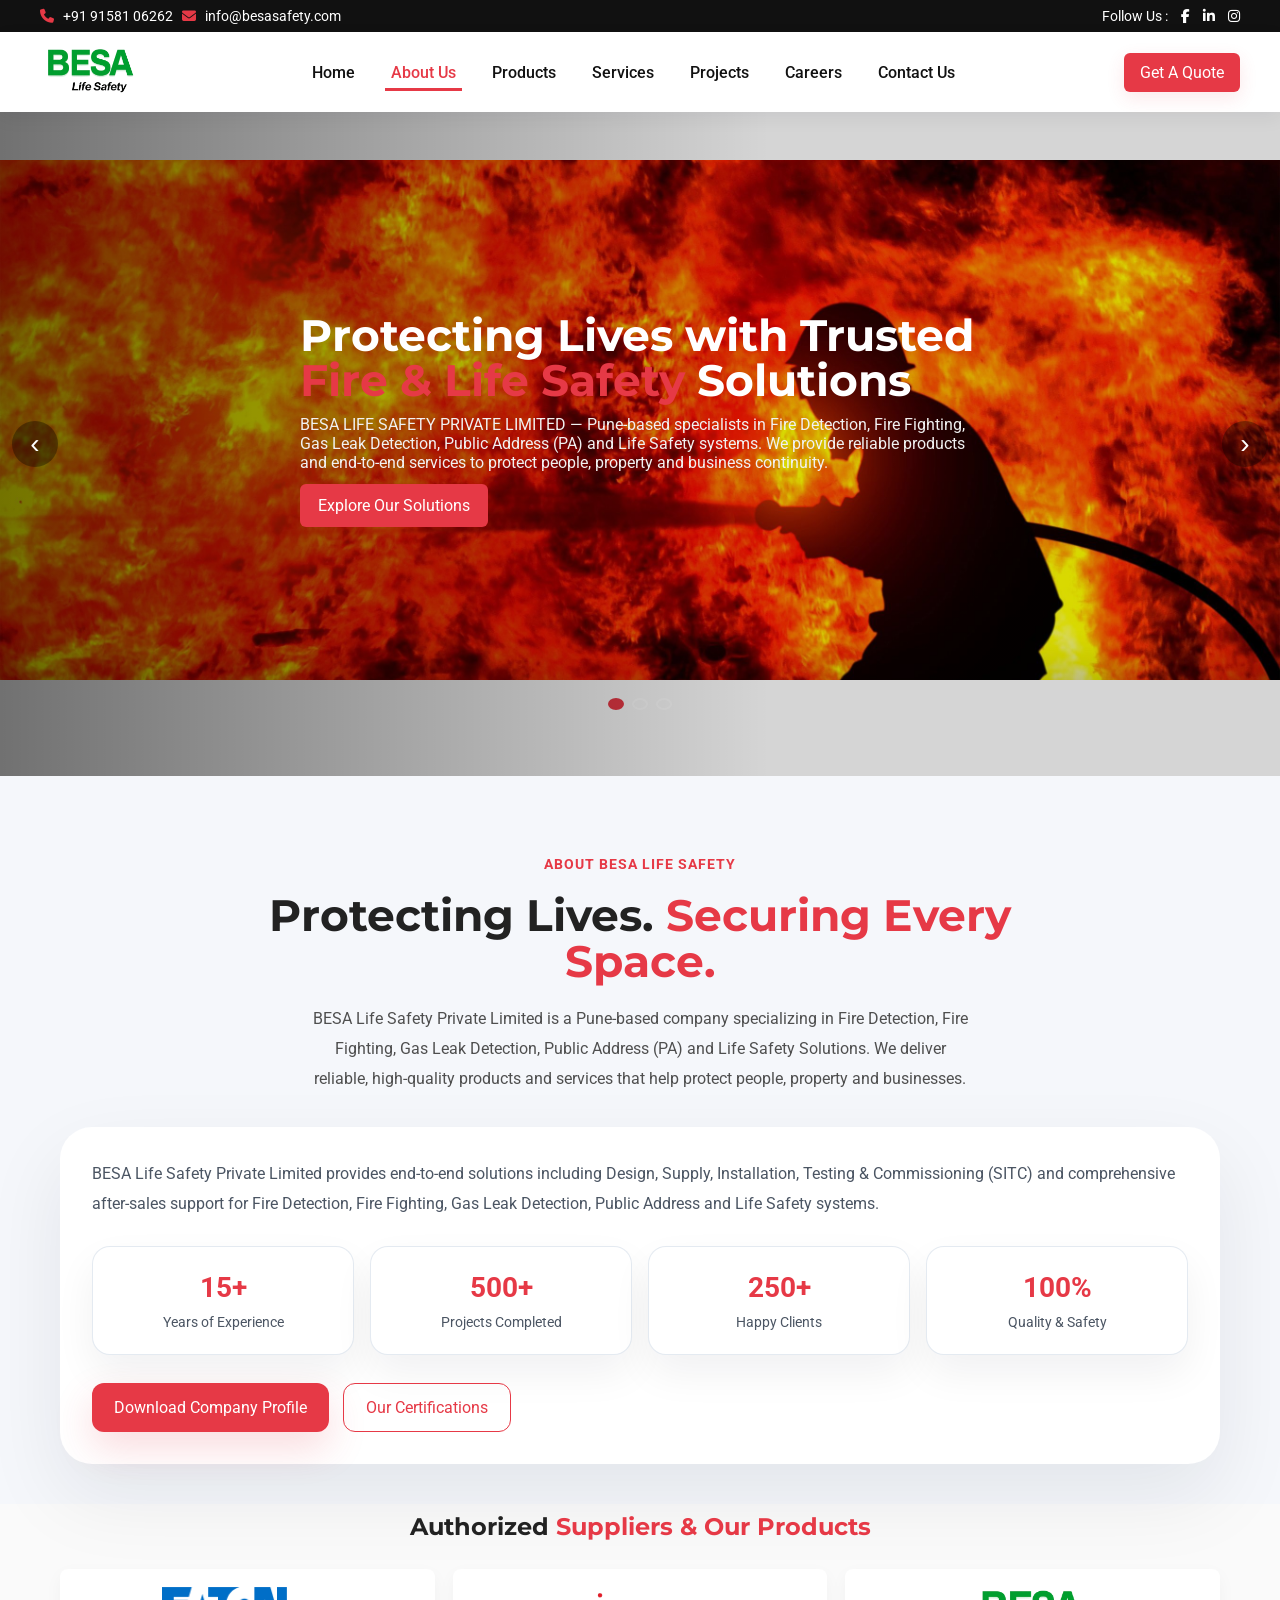
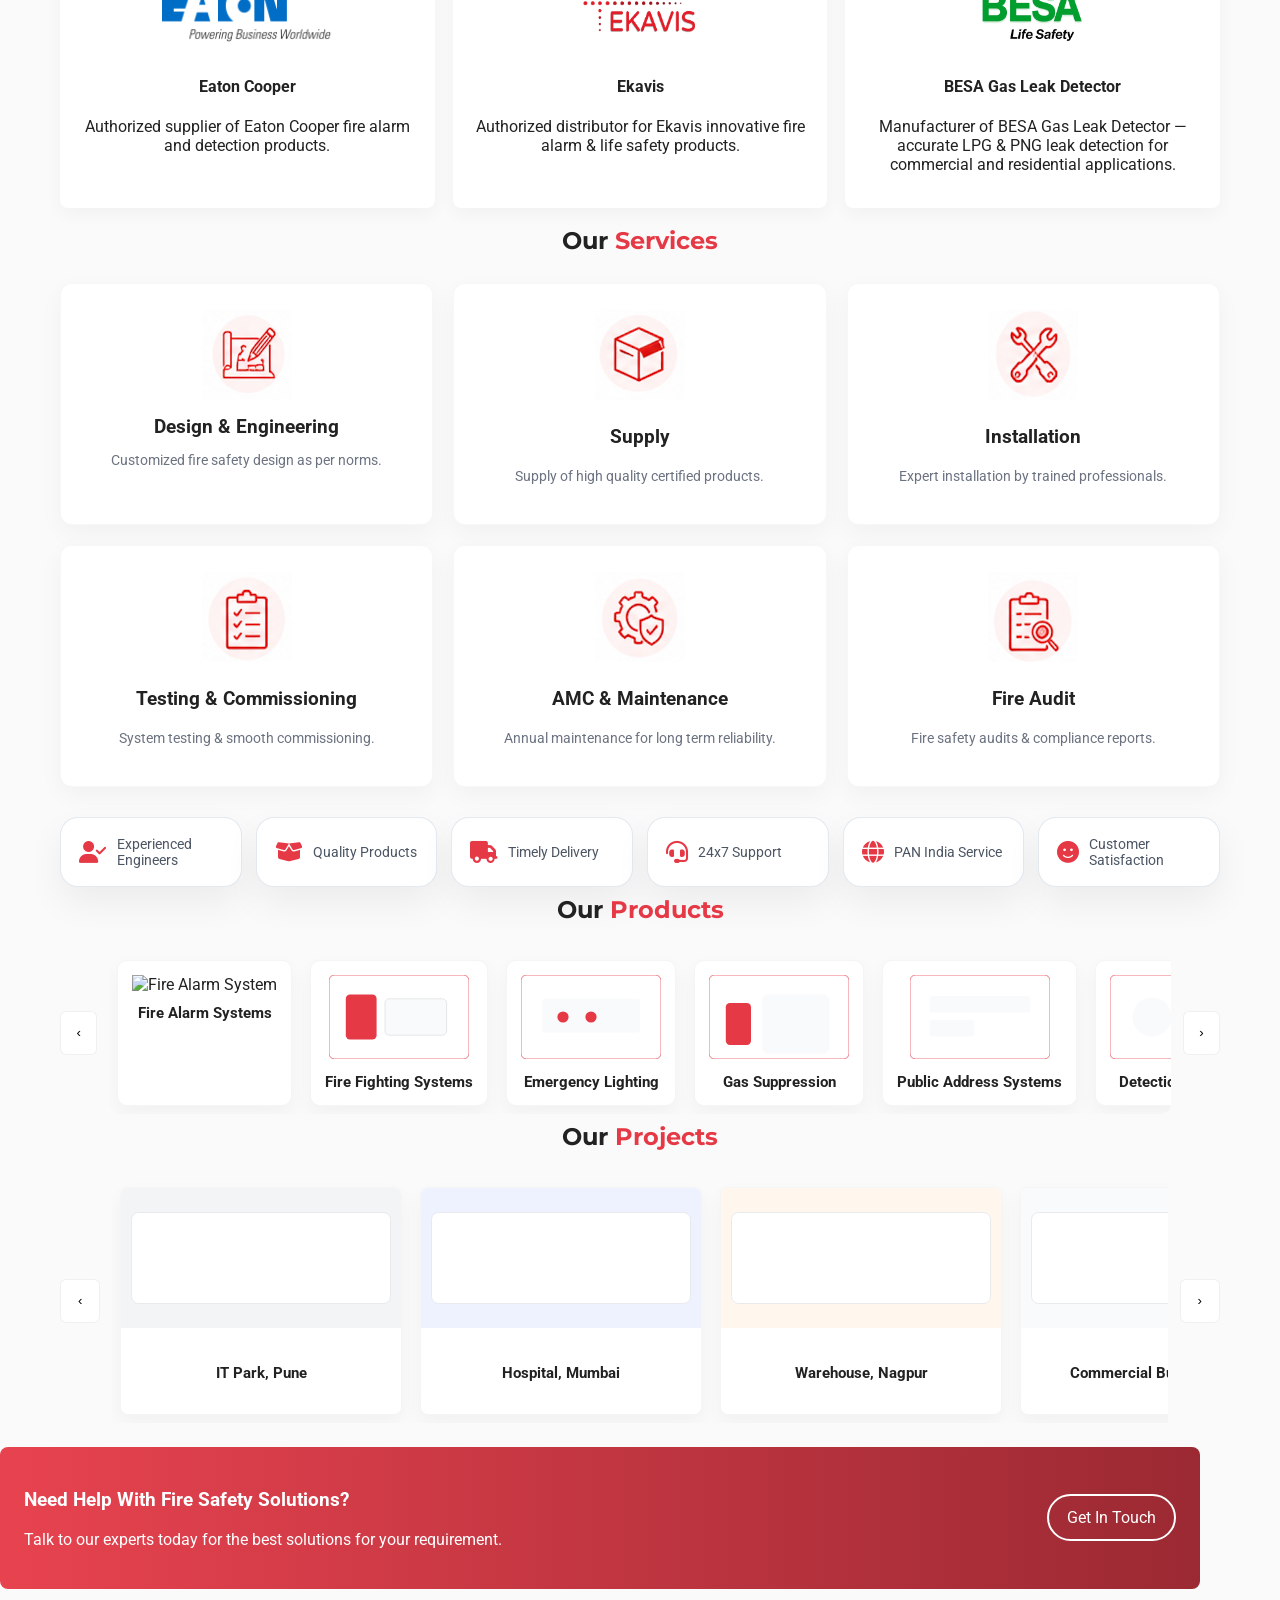
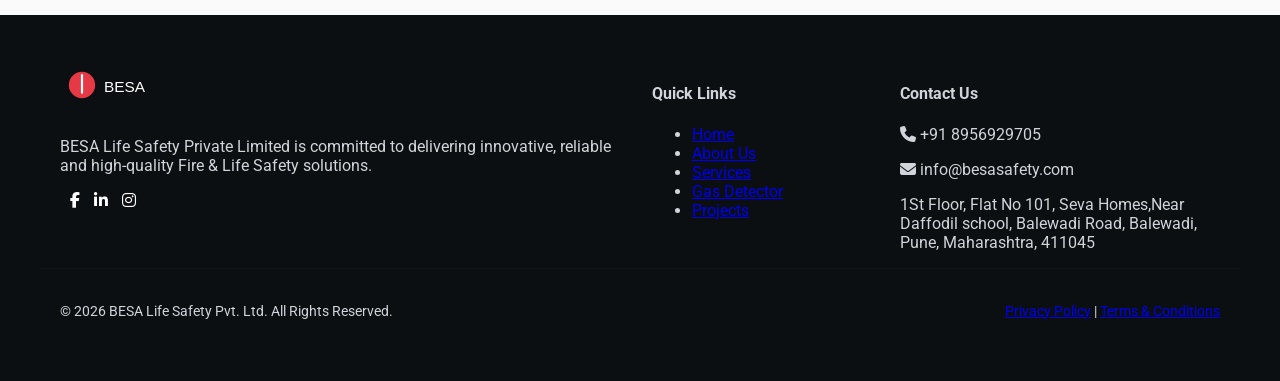
==== commit 638ffad0: "add gas detector" ====
--- a/index.html
+++ b/index.html
@@ -56,21 +56,9 @@
             <a class="btn-primary" href="#projects">View Projects</a>
           </div>
         </div>
-        <div class="slide" style="background-image: url('assets/hero-2.jpg')">
-          <div class="hero-content container">
-            <h1>Industrial Grade <strong>Fire Safety</strong></h1>
-            <p>Trusted systems for factories, warehouses, and commercial buildings.</p>
-            <a class="btn-primary" href="#projects">View Projects</a>
-          </div>
-        </div>
-          <div class="slide" style="background-image: url('assets/smoke_hd.jpg')">
-          <div class="hero-content container">
-            <h1>Industrial Grade <strong>Fire Safety</strong></h1>
-            <p>Trusted systems for factories, warehouses, and commercial buildings.</p>
-            <a class="btn-primary" href="#projects">View Projects</a>
-          </div>
-        </div>
-    <div class="slide" style="background-image: url('assets/smoke_hd.jpg')">
+      
+        
+    <div class="slide" style="background-image: url('assets/ekavis_cover.png')">
           <div class="hero-content container">
             <h1>Industrial Grade <strong>Fire Safety</strong></h1>
             <p>Trusted systems for factories, warehouses, and commercial buildings.</p>
@@ -128,9 +116,11 @@
           <p>Authorized distributor for Ekavis innovative fire alarm & life safety products.</p>
         </div>
         <div class="supplier-card">
-          <img src="assets/besa-logo.png" alt="BESA">
-          <h4>BESA Gas Leak Detector</h4>
-          <p>Manufacturer of BESA Gas Leak Detector — accurate LPG & PNG leak detection for commercial and residential applications.</p>
+          <a href="gas-detector.html">
+            <img src="assets/besa-logo.png" alt="BESA">
+            <h4>BESA Gas Leak Detector</h4>
+            <p>Manufacturer of BESA Gas Leak Detector — accurate LPG & PNG leak detection for commercial and residential applications.</p>
+          </a>
         </div>
       </div>
      
@@ -194,6 +184,7 @@
           <div class="product-item"><img src="assets/product4.svg" alt="Gas Suppression"><h4>Gas Suppression</h4></div>
           <div class="product-item"><img src="assets/product5.svg" alt="Public Address"><h4>Public Address Systems</h4></div>
           <div class="product-item"><img src="assets/product6.svg" alt="Detection Devices"><h4>Detection Devices</h4></div>
+          <a class="product-item" href="gas-detector.html"><h4>Gas Detector (BA GLD)</h4></a>
         </div>
         <button class="carousel-next" data-target="products" aria-label="Next">›</button>
       </div>
@@ -242,6 +233,7 @@
             <li><a href="#">Home</a></li>
             <li><a href="#about">About Us</a></li>
             <li><a href="#services">Services</a></li>
+            <li><a href="gas-detector.html">Gas Detector</a></li>
             <li><a href="#projects">Projects</a></li>
           </ul>
         </div>
--- a/css/style.css
+++ b/css/style.css
@@ -123,6 +123,7 @@
 .product-item{flex:0 0 200px;text-align:center;padding:14px;background:#fff;border-radius:10px;border:1px solid rgba(10,10,10,0.04);box-shadow:0 8px 20px rgba(8,10,12,0.04)}
 .product-item img{height:84px}
 .product-item h4{margin:10px 0 0;font-size:15px}
+a.product-item{color:inherit;text-decoration:none;display:block}
 
 /* Partners */
 .partners{background:#ffffff;padding:26px 0;color:#fff}
@@ -185,4 +186,121 @@
 .service-ion img  {
     height: 90px;
     width: 90px;
+}
+
+/* Gas Detector product page */
+.gas-detector-page{background:#f5f7fb;padding:56px 0 64px}
+.gas-spec-sheet{
+  display:grid;
+  grid-template-columns:1.15fr 0.85fr;
+  gap:36px;
+  background:#fff;
+  border-radius:20px;
+  padding:36px;
+  box-shadow:0 24px 60px rgba(15,23,32,0.08);
+  border:1px solid rgba(226,232,240,0.95);
+}
+.gas-spec-block{margin-bottom:26px;padding-bottom:22px;border-bottom:1px solid #e5e7eb}
+.gas-spec-block:last-child{border-bottom:none;margin-bottom:0;padding-bottom:0}
+.gas-spec-block h3{
+  margin:0 0 12px;
+  font-family:Montserrat,sans-serif;
+  font-size:16px;
+  letter-spacing:0.04em;
+  text-transform:uppercase;
+  color:#111;
+}
+.gas-spec-block h4{
+  margin:16px 0 8px;
+  font-size:15px;
+  color:#111;
+}
+.gas-spec-block p{
+  margin:0;
+  color:#4b5563;
+  line-height:1.75;
+  font-size:15px;
+}
+.spec-list{
+  list-style:none;
+  margin:0;
+  padding:0;
+  display:grid;
+  gap:10px;
+}
+.spec-list li{
+  position:relative;
+  padding-left:28px;
+  color:#374151;
+  font-size:14px;
+  line-height:1.55;
+}
+.spec-list li::before{
+  content:"\f00c";
+  font-family:"Font Awesome 6 Free";
+  font-weight:900;
+  position:absolute;
+  left:0;
+  top:1px;
+  color:#2563eb;
+  font-size:13px;
+}
+.gas-product-figure{
+  margin:0 0 20px;
+  text-align:center;
+  background:#f8fafc;
+  border-radius:16px;
+  padding:20px;
+  border:1px solid #e5e7eb;
+}
+.gas-product-figure img{
+  max-width:220px;
+  width:100%;
+  height:auto;
+  display:block;
+  margin:0 auto;
+}
+.gas-product-figure figcaption{
+  margin-top:12px;
+  font-size:13px;
+  color:#6b7280;
+  font-weight:600;
+}
+.gas-doc-meta{
+  display:grid;
+  gap:4px;
+  margin-bottom:22px;
+  padding-bottom:16px;
+  border-bottom:1px solid #e5e7eb;
+}
+.gas-doc-meta strong{
+  font-family:Montserrat,sans-serif;
+  font-size:15px;
+  color:#111;
+}
+.gas-doc-meta span{
+  font-size:13px;
+  color:#6b7280;
+}
+.gas-model-no{
+  margin:18px 0 0;
+  text-align:right;
+  font-weight:700;
+  font-family:Montserrat,sans-serif;
+  font-size:16px;
+  color:#111;
+}
+.gas-page-actions{
+  display:flex;
+  flex-wrap:wrap;
+  gap:14px;
+  justify-content:center;
+  margin-top:32px;
+}
+.supplier-card a{color:inherit;text-decoration:none}
+.supplier-card a:hover h4{color:var(--brand)}
+
+@media(max-width:900px){
+  .gas-spec-sheet{grid-template-columns:1fr;padding:24px}
+  .gas-model-no{text-align:left}
 }
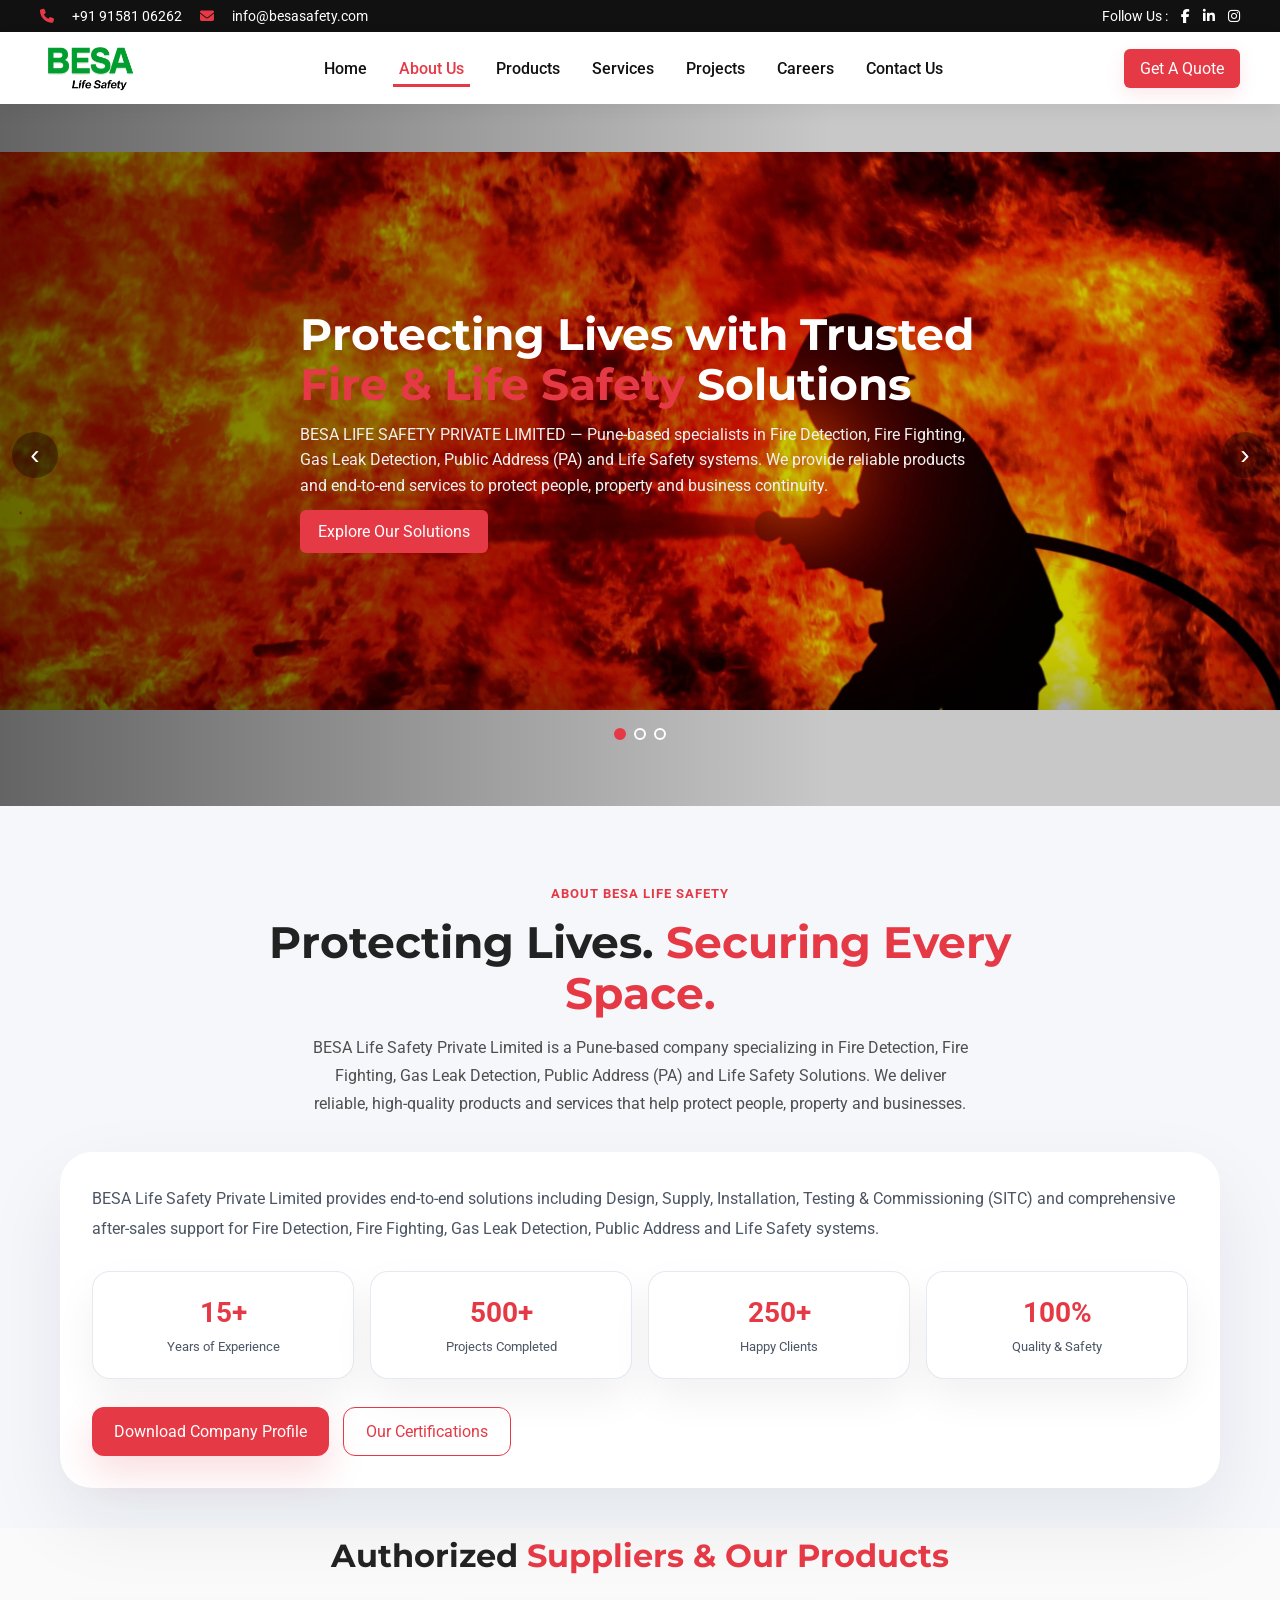
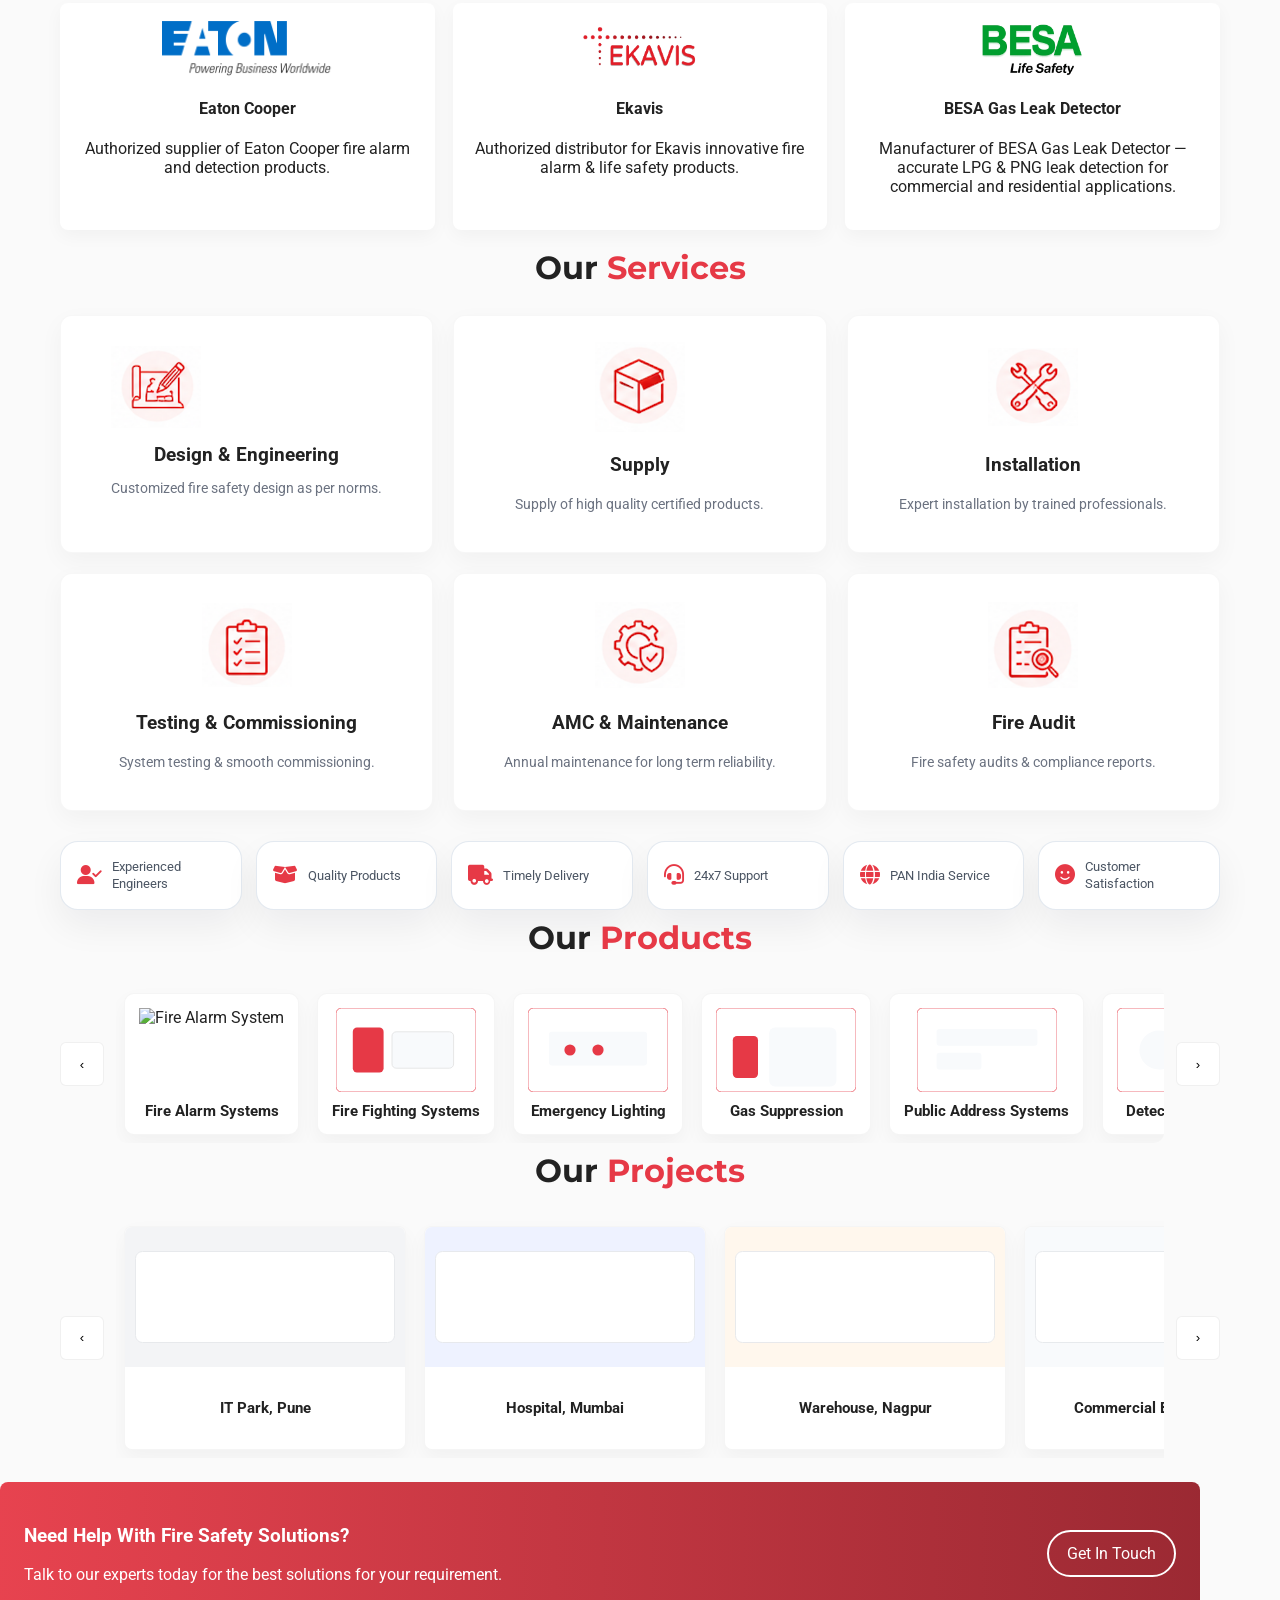
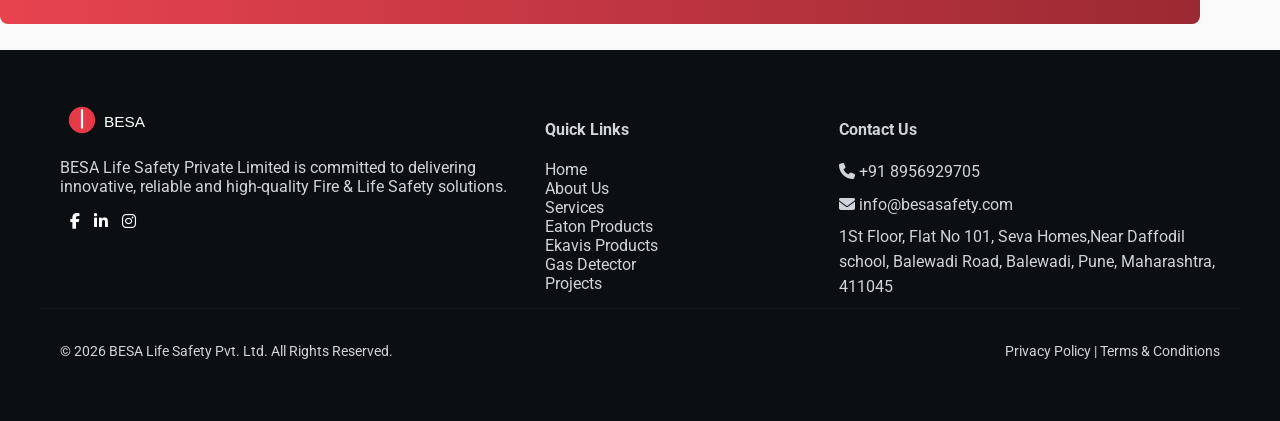
==== commit 05b0b15f: "add products" ====
--- a/index.html
+++ b/index.html
@@ -22,9 +22,9 @@
     <nav class="navbar">
     <div class="container nav-inner">
       <div class="brand">
-        <img src="assets/besa-logo.png" alt="BESA Logo" class="logo">
-      </div>
-      <button id="mobileToggle" class="mobile-toggle"><i class="fa fa-bars"></i></button>
+        <a href="index.html#home"><img src="assets/besa-logo.png" alt="BESA Logo" class="logo"></a>
+      </div>
+      <button id="mobileToggle" class="mobile-toggle" aria-label="Toggle menu"><i class="fa fa-bars"></i></button>
       <ul class="nav-links">
         <li><a href="#home">Home</a></li>
         <li><a class="active" href="#about">About Us</a></li>
@@ -106,14 +106,18 @@
       <h2 class="section-title">Authorized <span>Suppliers & Our Products</span></h2>
       <div class="supplier-grid">
         <div class="supplier-card">
-          <img src="assets/eaton-logo-small.png" alt="EATON Cooper">
-          <h4>Eaton Cooper</h4>
-          <p>Authorized supplier of Eaton Cooper fire alarm and detection products.</p>
+          <a href="eaton-products.html">
+            <img src="assets/eaton-logo-small.png" alt="EATON Cooper">
+            <h4>Eaton Cooper</h4>
+            <p>Authorized supplier of Eaton Cooper fire alarm and detection products.</p>
+          </a>
         </div>
         <div class="supplier-card">
-          <img src="assets/EKAVIS-logo.png" alt="Ekavis">
-          <h4>Ekavis</h4>
-          <p>Authorized distributor for Ekavis innovative fire alarm & life safety products.</p>
+          <a href="ekavis-products.html">
+            <img src="assets/EKAVIS-logo.png" alt="Ekavis">
+            <h4>Ekavis</h4>
+            <p>Authorized distributor for Ekavis innovative fire alarm & life safety products.</p>
+          </a>
         </div>
         <div class="supplier-card">
           <a href="gas-detector.html">
@@ -233,6 +237,8 @@
             <li><a href="#">Home</a></li>
             <li><a href="#about">About Us</a></li>
             <li><a href="#services">Services</a></li>
+            <li><a href="eaton-products.html">Eaton Products</a></li>
+            <li><a href="ekavis-products.html">Ekavis Products</a></li>
             <li><a href="gas-detector.html">Gas Detector</a></li>
             <li><a href="#projects">Projects</a></li>
           </ul>
--- a/css/style.css
+++ b/css/style.css
@@ -5,15 +5,25 @@
   --accent:#111827;
   --max-width:1200px;
   --section-pad:48px;
+  --eaton-blue:#0b3d91;
 }
 *{box-sizing:border-box}
-body{font-family:Roboto,Montserrat,Arial,Helvetica,sans-serif;margin:0;color:#222;background:#fafafa}
-.container{max-width:var(--max-width);margin:0 auto;padding:0 20px}
+html{scroll-behavior:smooth;-webkit-text-size-adjust:100%}
+body{
+  font-family:Roboto,Montserrat,Arial,Helvetica,sans-serif;
+  margin:0;color:#222;background:#fafafa;
+  overflow-x:hidden;
+  min-width:0;
+}
+img,video,svg{max-width:100%;height:auto;display:block}
+.container{max-width:var(--max-width);margin:0 auto;padding:0 20px;width:100%}
 
 /* Topbar */
 .topbar{background:#111;color:#fff;font-size:14px}
-.topbar-inner{display:flex;justify-content:space-between;align-items:center;padding:8px 0}
+.topbar-inner{display:flex;justify-content:space-between;align-items:center;padding:8px 0;gap:12px;flex-wrap:wrap}
+.topbar .contact{display:flex;flex-wrap:wrap;align-items:center;gap:4px 12px}
 .topbar .contact i{margin-right:6px;color:var(--brand)}
+.socials{white-space:nowrap}
 .socials a{color:#fff;margin-left:10px}
 
 /* Common section spacing */
@@ -21,43 +31,65 @@
 
 /* Navbar */
 .navbar{background:#fff;box-shadow:0 6px 18px rgba(15,23,32,0.06);position:sticky;top:0;z-index:70}
-.nav-inner{display:flex;align-items:center;justify-content:space-between;padding:14px 0}
-.logo{height:48px}
-.nav-links{display:flex;list-style:none;margin:0;padding:0;gap:24px;align-items:center}
-.nav-links li a{color:#111;text-decoration:none;padding:8px 6px;font-weight:500}
+.nav-inner{display:flex;align-items:center;justify-content:space-between;padding:12px 0;gap:12px}
+.brand{flex-shrink:0}
+.logo{height:48px;width:auto}
+.nav-links{display:flex;list-style:none;margin:0;padding:0;gap:20px;align-items:center}
+.nav-links li a{color:#111;text-decoration:none;padding:8px 6px;font-weight:500;white-space:nowrap}
 .nav-links li a.active{color:var(--brand);border-bottom:3px solid var(--brand);padding-bottom:6px}
-.btn-quote{background:var(--brand);color:#fff;padding:10px 16px;border-radius:6px;text-decoration:none;box-shadow:0 6px 18px rgba(230,57,70,0.12)}
-.mobile-toggle{display:none;background:none;border:none;font-size:20px}
-
-/* Mobile nav overlay */
+.btn-quote{
+  background:var(--brand);color:#fff;padding:10px 16px;border-radius:6px;
+  text-decoration:none;box-shadow:0 6px 18px rgba(230,57,70,0.12);
+  white-space:nowrap;flex-shrink:0;
+}
+.mobile-toggle{
+  display:none;background:none;border:none;font-size:22px;cursor:pointer;
+  color:#111;padding:8px;line-height:1;z-index:80;
+}
+
+/* Mobile nav */
 .nav-links{transition:transform .28s ease,opacity .28s ease}
-.nav-links.open{position:fixed;left:0;right:0;top:64px;background:#fff;display:flex;flex-direction:column;padding:18px;transform:translateY(0);opacity:1}
 
 /* Hero */
 .hero{position:relative;overflow:hidden}
-.hero-slider{height:520px}
-.slide{height:520px;background-size:cover;background-position:center;display:none;align-items:center}
+.hero-slider{height:clamp(380px,62vh,560px)}
+.slide{
+  height:clamp(380px,62vh,560px);
+  background-size:cover;background-position:center;display:none;align-items:center;
+}
 .slide.active{display:flex}
-.hero::before{content:"";position:absolute;left:0;right:0;top:0;height:100%;background:linear-gradient(90deg, rgba(0,0,0,0.55) 0%, rgba(0,0,0,0.15) 60%);pointer-events:none}
+.hero::before{
+  content:"";position:absolute;left:0;right:0;top:0;height:100%;
+  background:linear-gradient(90deg, rgba(0,0,0,0.6) 0%, rgba(0,0,0,0.2) 65%);
+  pointer-events:none;z-index:1;
+}
 .hero-content{color:#fff;padding:40px 20px;position:relative;z-index:2;max-width:720px}
-.hero-content h1{font-family:Montserrat, sans-serif;font-size:44px;line-height:1.02;margin:0 0 10px}
+.hero-content h1{font-family:Montserrat,sans-serif;font-size:clamp(26px,4.2vw,44px);line-height:1.15;margin:0 0 10px}
 .hero-content h1 strong{color:var(--brand)}
-.hero-content p{max-width:680px;color:#f1f1f1;margin:12px 0;font-size:16px}
+.hero-content p{max-width:680px;color:#f1f1f1;margin:12px 0;font-size:clamp(14px,1.6vw,16px);line-height:1.6}
 .btn-primary{background:var(--brand);color:#fff;padding:12px 18px;border-radius:6px;text-decoration:none;display:inline-block}
-.hero-indicators{display:flex;gap:8px;justify-content:center;padding:18px 0}
-.hero-indicators .dot{width:12px;height:12px;border-radius:50%;border:2px solid #fff;background:transparent}
+.hero-indicators{display:flex;gap:8px;justify-content:center;padding:18px 0;position:relative;z-index:2}
+.hero-indicators .dot{width:12px;height:12px;border-radius:50%;border:2px solid #fff;background:transparent;cursor:pointer;padding:0}
 .hero-indicators .dot.active{background:var(--brand);border-color:var(--brand)}
 
 /* Hero controls */
-.hero-prev, .hero-next{position:absolute;top:50%;transform:translateY(-50%);background:rgba(0,0,0,0.35);color:#fff;border:none;width:46px;height:46px;border-radius:50%;font-size:28px;display:flex;align-items:center;justify-content:center;cursor:pointer}
+.hero-prev,.hero-next{
+  position:absolute;top:50%;transform:translateY(-50%);background:rgba(0,0,0,0.35);
+  color:#fff;border:none;width:46px;height:46px;border-radius:50%;font-size:28px;
+  display:flex;align-items:center;justify-content:center;cursor:pointer;z-index:3;
+}
 .hero-prev{left:12px}
 .hero-next{right:12px}
 
 /* Carousel wrappers */
-.carousel-wrap{display:flex;align-items:center;gap:12px}
-.carousel{display:flex;gap:18px;overflow:hidden;scroll-behavior:smooth;padding:8px}
+.carousel-wrap{display:flex;align-items:center;gap:12px;min-width:0}
+.carousel{display:flex;gap:18px;overflow-x:auto;scroll-behavior:smooth;padding:8px;-webkit-overflow-scrolling:touch;scrollbar-width:none}
+.carousel::-webkit-scrollbar{display:none}
 .carousel .product-item,.carousel .project-card{flex:0 0 auto}
-.carousel-prev, .carousel-next{background:#fff;border:1px solid rgba(0,0,0,0.06);width:44px;height:44px;border-radius:6px;cursor:pointer}
+.carousel-prev,.carousel-next{
+  background:#fff;border:1px solid rgba(0,0,0,0.06);width:44px;height:44px;
+  border-radius:6px;cursor:pointer;flex-shrink:0;
+}
 
 /* Partners carousel */
 .partners-wrap{display:flex;align-items:center;gap:12px}
@@ -65,41 +97,51 @@
 .partners-row.carousel img{height:44px}
 
 /* Stats */
-.stats{display:flex;gap:20px;justify-content:space-between;padding:18px 0;background:#fff;border-radius:8px}
-.stat{background:#fff;padding:18px;border-radius:8px;text-align:center;flex:1;box-shadow:0 6px 18px rgba(12,16,20,0.04)}
+.stats{display:flex;gap:20px;justify-content:space-between;padding:18px 0;background:#fff;border-radius:8px;flex-wrap:wrap}
+.stat{background:#fff;padding:18px;border-radius:8px;text-align:center;flex:1;min-width:140px;box-shadow:0 6px 18px rgba(12,16,20,0.04)}
 .stat strong{display:block;font-size:22px;color:var(--brand)}
 .stat span{display:block;color:var(--muted);font-size:14px;margin-top:6px}
 
 /* Services */
-.section-title{text-align:center;margin:8px 0 28px;font-family:Montserrat, sans-serif}
+.section-title{text-align:center;margin:8px 0 28px;font-family:Montserrat,sans-serif;font-size:clamp(22px,3vw,32px);padding:0 8px}
 .section-title span{color:var(--brand)}
-.services-grid{display:grid;grid-template-columns:repeat(3,1fr);gap:20px}
-.service-card{background:#fff;padding:26px;border-radius:12px;text-align:center;box-shadow:0 8px 24px rgba(8,10,12,0.04);transition:transform .25s,box-shadow .25s;border:1px solid rgba(10,10,10,0.03);display:flex;flex-direction:column;align-items:center;min-height:160px}
+.services-grid{display:grid;grid-template-columns:repeat(3,minmax(0,1fr));gap:20px}
+.service-card{
+  background:#fff;padding:26px;border-radius:12px;text-align:center;
+  box-shadow:0 8px 24px rgba(8,10,12,0.04);transition:transform .25s,box-shadow .25s;
+  border:1px solid rgba(10,10,10,0.03);display:flex;flex-direction:column;align-items:center;min-height:160px;
+}
 .service-card:hover{transform:translateY(-8px);box-shadow:0 18px 40px rgba(8,10,12,0.06)}
 .service-card .icon{margin-bottom:12px}
 .service-card h3{margin:10px 0 6px}
 .service-card p{color:var(--muted);font-size:14px}
 
 /* Suppliers & product catalog */
-.supplier-grid{display:flex;gap:18px;align-items:stretch;margin:18px 0}
-.supplier-card{flex:1;background:#fff;padding:18px;border-radius:8px;text-align:center;box-shadow:0 6px 18px rgba(5,5,5,0.04)}
-.supplier-card img{height:56px;margin-bottom:8px}
+.supplier-grid{display:grid;grid-template-columns:repeat(3,minmax(0,1fr));gap:18px;margin:18px 0}
+.supplier-card{background:#fff;padding:18px;border-radius:8px;text-align:center;box-shadow:0 6px 18px rgba(5,5,5,0.04)}
+.supplier-card img{height:56px;width:auto;margin:0 auto 8px;object-fit:contain}
+.supplier-card a{color:inherit;text-decoration:none;display:block}
+.supplier-card a:hover h4{color:var(--brand)}
 .catalog-list ul{margin:12px 0 40px;padding-left:20px}
 
 /* About page */
-.about-page{background:#f5f7fb;padding:80px 0 40px}
-.page-header{max-width:760px;margin:0 auto 34px;text-align:center;display:grid;gap:20px}
-.page-headline{color:var(--brand);font-size:14px;font-weight:700;letter-spacing:1px;text-transform:uppercase}
-.page-header h2{font-size:44px;line-height:1.05;margin:0;font-family:Montserrat, sans-serif}
+.about-page{background:#f5f7fb;padding:clamp(40px,8vw,80px) 0 40px}
+.page-header{max-width:760px;margin:0 auto 34px;text-align:center;display:grid;gap:16px;padding:0 8px}
+.page-headline{color:var(--brand);font-size:13px;font-weight:700;letter-spacing:1px;text-transform:uppercase}
+.page-header h2{font-size:clamp(26px,4.5vw,44px);line-height:1.15;margin:0;font-family:Montserrat,sans-serif}
 .page-header h2 span{color:var(--brand)}
-.page-intro{color:#4f4f4f;font-size:16px;line-height:1.85;max-width:660px;margin:0 auto}
-.about-hero{grid-template-columns:1.05fr 0.95fr;gap:28px;align-items:start;max-width:1180px;margin:0 auto;background:#fff;padding:32px;border-radius:32px;box-shadow:0 32px 80px rgba(15,23,32,0.08)}
+.page-intro{color:#4f4f4f;font-size:clamp(14px,1.6vw,16px);line-height:1.75;max-width:660px;margin:0 auto}
+.about-hero{
+  display:grid;grid-template-columns:1fr;gap:28px;align-items:start;
+  max-width:1180px;margin:0 auto;background:#fff;padding:clamp(20px,3vw,32px);
+  border-radius:clamp(16px,3vw,32px);box-shadow:0 32px 80px rgba(15,23,32,0.08);
+}
 .about-copy{display:flex;flex-direction:column;gap:28px}
 .about-copy p{margin:0;color:#4b5563;font-size:16px;line-height:1.85}
 .about-stats{display:grid;grid-template-columns:repeat(4,minmax(0,1fr));gap:16px}
-.about-stat-card{background:#fff;border-radius:18px;padding:24px 20px;text-align:center;box-shadow:0 18px 40px rgba(15,23,32,0.06);border:1px solid rgba(226,232,240,0.9)}
-.about-stat-card strong{display:block;font-size:28px;color:var(--brand);margin-bottom:10px}
-.about-stat-card span{display:block;color:#4b5563;font-size:14px}
+.about-stat-card{background:#fff;border-radius:18px;padding:24px 16px;text-align:center;box-shadow:0 18px 40px rgba(15,23,32,0.06);border:1px solid rgba(226,232,240,0.9)}
+.about-stat-card strong{display:block;font-size:clamp(22px,3vw,28px);color:var(--brand);margin-bottom:10px}
+.about-stat-card span{display:block;color:#4b5563;font-size:13px}
 .about-actions{display:flex;flex-wrap:wrap;gap:14px}
 .btn-secondary{background:var(--brand);color:#fff;padding:14px 22px;border-radius:12px;text-decoration:none;display:inline-flex;align-items:center;justify-content:center;box-shadow:0 16px 38px rgba(230,57,70,0.18)}
 .btn-outline{background:transparent;color:var(--brand);border:1px solid var(--brand);padding:14px 22px;border-radius:12px;text-decoration:none;display:inline-flex;align-items:center;justify-content:center}
@@ -113,15 +155,14 @@
 
 /* Services highlight row */
 .service-highlights{display:grid;grid-template-columns:repeat(6,minmax(0,1fr));gap:14px;margin-top:30px}
-.service-highlight{background:#fff;border-radius:18px;padding:18px;display:flex;align-items:center;gap:10px;box-shadow:0 16px 36px rgba(15,23,32,0.06);border:1px solid rgba(226,232,240,0.95)}
-.service-highlight i{color:var(--brand);font-size:22px}
-.service-highlight span{font-size:14px;color:#4b5563}
-
+.service-highlight{background:#fff;border-radius:18px;padding:16px;display:flex;align-items:center;gap:10px;box-shadow:0 16px 36px rgba(15,23,32,0.06);border:1px solid rgba(226,232,240,0.95)}
+.service-highlight i{color:var(--brand);font-size:20px;flex-shrink:0}
+.service-highlight span{font-size:13px;color:#4b5563;line-height:1.35}
 
 /* Products */
 .product-row{display:flex;gap:18px;flex-wrap:nowrap;background:transparent;padding:8px;border-radius:10px}
 .product-item{flex:0 0 200px;text-align:center;padding:14px;background:#fff;border-radius:10px;border:1px solid rgba(10,10,10,0.04);box-shadow:0 8px 20px rgba(8,10,12,0.04)}
-.product-item img{height:84px}
+.product-item img{height:84px;width:auto;margin:0 auto;object-fit:contain}
 .product-item h4{margin:10px 0 0;font-size:15px}
 a.product-item{color:inherit;text-decoration:none;display:block}
 
@@ -138,169 +179,338 @@
 
 /* CTA */
 .cta{background:linear-gradient(90deg, rgba(230,57,70,0.95), rgba(150,30,40,0.95));color:#fff;padding:24px;border-radius:8px;margin:24px 0}
-.cta-inner{display:flex;justify-content:space-between;align-items:center}
-.btn-ghost{border:2px solid #fff;padding:12px 18px;color:#fff;text-decoration:none;border-radius:30px}
+.cta-inner{display:flex;justify-content:space-between;align-items:center;gap:16px;flex-wrap:wrap}
+.btn-ghost{border:2px solid #fff;padding:12px 18px;color:#fff;text-decoration:none;border-radius:30px;display:inline-block}
 
 /* Footer */
 .footer{background:#0b0f12;color:#d1d5db;padding:48px 0;margin-top:26px}
-.footer-grid{display:grid;grid-template-columns:1fr 220px 320px;gap:28px}
+.footer-grid{display:grid;grid-template-columns:1.2fr 0.7fr 1fr;gap:28px}
 .logo-footer{height:44px;margin-bottom:10px}
-.footer-bottom{display:flex;justify-content:space-between;align-items:center;padding-top:20px;border-top:1px solid rgba(255,255,255,0.04);font-size:14px}
-
-/* Responsive */
-@media(max-width:1100px){
-  .services-grid{grid-template-columns:repeat(2,1fr)}
-}
-@media(max-width:900px){
-  .nav-links{display:none}
-  .mobile-toggle{display:block}
-  .nav-links.open{top:64px}
-  .hero-content h1{font-size:34px}
-  .product-row{gap:12px}
-  .carousel .product-item,.carousel .project-card{flex:0 0 60%}
-  .about-hero{grid-template-columns:1fr}
+.footer-bottom{display:flex;justify-content:space-between;align-items:center;padding-top:20px;border-top:1px solid rgba(255,255,255,0.04);font-size:14px;gap:12px;flex-wrap:wrap}
+.footer-links ul{list-style:none;margin:0;padding:0}
+.footer-links a,.footer-bottom a{color:#d1d5db;text-decoration:none}
+.footer-links a:hover,.footer-bottom a:hover{color:#fff}
+.footer-contact p{margin:8px 0;line-height:1.55}
+
+.service-ion img{height:90px;width:90px;object-fit:contain}
+
+/* Accessibility focus states */
+a:focus,button:focus{outline:3px solid rgba(230,57,70,0.16);outline-offset:2px}
+
+/* ========== Gas Detector page ========== */
+.gas-detector-page{background:#f5f7fb;padding:clamp(32px,5vw,56px) 0 clamp(40px,6vw,64px)}
+.gas-spec-sheet{
+  display:grid;grid-template-columns:1.15fr 0.85fr;gap:clamp(20px,3vw,36px);
+  background:#fff;border-radius:20px;padding:clamp(20px,3vw,36px);
+  box-shadow:0 24px 60px rgba(15,23,32,0.08);border:1px solid rgba(226,232,240,0.95);
+}
+.gas-spec-block{margin-bottom:26px;padding-bottom:22px;border-bottom:1px solid #e5e7eb}
+.gas-spec-block:last-child{border-bottom:none;margin-bottom:0;padding-bottom:0}
+.gas-spec-block h3{margin:0 0 12px;font-family:Montserrat,sans-serif;font-size:15px;letter-spacing:0.04em;text-transform:uppercase;color:#111}
+.gas-spec-block h4{margin:16px 0 8px;font-size:15px;color:#111}
+.gas-spec-block p{margin:0;color:#4b5563;line-height:1.75;font-size:15px}
+.spec-list{list-style:none;margin:0;padding:0;display:grid;gap:10px}
+.spec-list li{position:relative;padding-left:28px;color:#374151;font-size:14px;line-height:1.55}
+.spec-list li::before{
+  content:"\f00c";font-family:"Font Awesome 6 Free";font-weight:900;
+  position:absolute;left:0;top:1px;color:#2563eb;font-size:13px;
+}
+.gas-product-figure{margin:0 0 20px;text-align:center;background:#f8fafc;border-radius:16px;padding:20px;border:1px solid #e5e7eb}
+.gas-product-figure img{max-width:220px;width:100%;height:auto;display:block;margin:0 auto}
+.gas-product-figure figcaption{margin-top:12px;font-size:13px;color:#6b7280;font-weight:600}
+.gas-doc-meta{display:grid;gap:4px;margin-bottom:22px;padding-bottom:16px;border-bottom:1px solid #e5e7eb}
+.gas-doc-meta strong{font-family:Montserrat,sans-serif;font-size:15px;color:#111}
+.gas-doc-meta span{font-size:13px;color:#6b7280}
+.gas-model-no{margin:18px 0 0;text-align:right;font-weight:700;font-family:Montserrat,sans-serif;font-size:16px;color:#111}
+.gas-page-actions{display:flex;flex-wrap:wrap;gap:14px;justify-content:center;margin-top:32px}
+
+/* ========== Eaton products page ========== */
+.eaton-page{background:#f5f7fb;padding:clamp(32px,5vw,56px) 0 clamp(40px,6vw,64px)}
+.eaton-brand-bar{
+  display:flex;align-items:center;justify-content:center;gap:16px;flex-wrap:wrap;
+  background:#fff;border-radius:14px;padding:16px 24px;margin-bottom:28px;
+  box-shadow:0 8px 24px rgba(15,23,32,0.06);border:1px solid rgba(226,232,240,0.95);
+}
+.eaton-brand-bar img{height:36px;width:auto}
+.eaton-brand-bar span{font-family:Montserrat,sans-serif;font-weight:700;color:var(--eaton-blue);letter-spacing:0.02em;text-align:center}
+.eaton-section{margin-bottom:32px}
+.eaton-section-title{
+  display:flex;align-items:center;gap:12px;flex-wrap:wrap;
+  background:var(--eaton-blue);color:#fff;margin:0 0 18px;padding:12px 18px;border-radius:10px;
+  font-family:Montserrat,sans-serif;font-size:clamp(13px,1.5vw,15px);text-transform:uppercase;letter-spacing:0.04em;
+}
+.eaton-section-title i{opacity:0.9}
+.eaton-grid{display:grid;grid-template-columns:repeat(3,minmax(0,1fr));gap:16px}
+.eaton-grid-5{grid-template-columns:repeat(5,minmax(0,1fr))}
+.eaton-card{
+  background:#fff;border-radius:14px;padding:18px 16px;text-align:center;
+  border:1px solid rgba(226,232,240,0.95);box-shadow:0 10px 28px rgba(15,23,32,0.05);
+  display:flex;flex-direction:column;align-items:center;gap:10px;min-width:0;
+}
+.eaton-card-img{
+  width:100%;height:120px;display:flex;align-items:center;justify-content:center;
+  background:#f8fafc;border-radius:10px;padding:10px;
+}
+.eaton-card-img img{max-height:100px;max-width:100%;width:auto;height:auto;object-fit:contain}
+.eaton-card h4{margin:0;font-size:14px;line-height:1.35;color:#111;font-family:Montserrat,sans-serif}
+.eaton-card p{margin:0;font-size:13px;line-height:1.55;color:#4b5563}
+.eaton-mcp{
+  display:grid;grid-template-columns:minmax(140px,180px) 1fr;gap:24px;align-items:center;
+  background:#fff;border-radius:14px;padding:clamp(16px,3vw,24px);
+  border:1px solid rgba(226,232,240,0.95);box-shadow:0 10px 28px rgba(15,23,32,0.05);
+}
+.eaton-mcp .eaton-card-img{height:160px}
+.eaton-mcp .eaton-card-img img{max-height:140px}
+.eaton-mcp h4{margin:0 0 8px;font-family:Montserrat,sans-serif;font-size:clamp(18px,2.5vw,20px)}
+.eaton-mcp p{margin:0;color:#4b5563;line-height:1.7}
+.eaton-highlights{
+  display:grid;grid-template-columns:repeat(4,minmax(0,1fr));gap:14px;
+  background:var(--eaton-blue);border-radius:14px;padding:clamp(16px,3vw,22px);margin:28px 0 8px;color:#fff;
+}
+.eaton-highlight{display:grid;gap:6px;text-align:center}
+.eaton-highlight i{font-size:22px;opacity:0.95}
+.eaton-highlight strong{font-family:Montserrat,sans-serif;font-size:14px}
+.eaton-highlight span{font-size:12px;opacity:0.85;line-height:1.4}
+
+/* ============================================
+   RESPONSIVE BREAKPOINTS
+   Desktop >1200 | Laptop 1024-1200 | iPad 768-1024
+   Mobile landscape 640-768 | Mobile <640
+   ============================================ */
+
+/* Large laptop / small desktop */
+@media(max-width:1200px){
+  .nav-links{gap:14px}
+  .nav-links li a{font-size:14px;padding:8px 4px}
+  .service-highlights{grid-template-columns:repeat(3,minmax(0,1fr))}
+  .eaton-grid-5{grid-template-columns:repeat(3,minmax(0,1fr))}
+}
+
+/* Laptop / large tablet landscape */
+@media(max-width:1024px){
+  :root{--section-pad:40px}
+  .services-grid{grid-template-columns:repeat(2,minmax(0,1fr))}
+  .supplier-grid{grid-template-columns:repeat(3,minmax(0,1fr))}
   .about-stats{grid-template-columns:repeat(2,minmax(0,1fr))}
   .about-card-row{grid-template-columns:repeat(2,minmax(0,1fr))}
+  .footer-grid{grid-template-columns:1fr 1fr;gap:24px}
+  .footer-about{grid-column:1 / -1}
+  .eaton-grid{grid-template-columns:repeat(2,minmax(0,1fr))}
+  .eaton-grid-5{grid-template-columns:repeat(2,minmax(0,1fr))}
+  .gas-spec-sheet{grid-template-columns:1fr}
+  .carousel .product-item{flex:0 0 42%}
+  .carousel .project-card{flex:0 0 46%}
+}
+
+/* iPad portrait / tablet */
+@media(max-width:900px){
+  .topbar{font-size:12px}
+  .topbar-inner{justify-content:center;text-align:center}
+  .logo{height:42px}
+
+  .mobile-toggle{display:inline-flex;align-items:center;justify-content:center;order:2}
+  .btn-quote{display:none}
+  .nav-inner{flex-wrap:wrap}
+  .brand{order:1;margin-right:auto}
+  .nav-links{
+    display:none;position:fixed;left:0;right:0;top:0;bottom:0;
+    background:#fff;flex-direction:column;align-items:stretch;
+    padding:80px 24px 32px;gap:0;z-index:75;
+    box-shadow:0 12px 40px rgba(0,0,0,0.12);overflow-y:auto;
+  }
+  .nav-links.open{display:flex}
+  .nav-links li{border-bottom:1px solid #eee}
+  .nav-links li a{
+    display:block;padding:16px 8px;font-size:16px;white-space:normal;
+    border-bottom:none;
+  }
+  .nav-links li a.active{border-bottom:none;color:var(--brand)}
+  body.nav-open{overflow:hidden}
+
+  .hero-prev,.hero-next{width:38px;height:38px;font-size:22px}
+  .hero-prev{left:8px}
+  .hero-next{right:8px}
+  .hero-content{padding:28px 16px}
+  .hero-content p{display:-webkit-box;-webkit-line-clamp:4;-webkit-box-orient:vertical;overflow:hidden}
+
+  .supplier-grid{grid-template-columns:1fr}
   .service-highlights{grid-template-columns:repeat(2,minmax(0,1fr))}
-}
+  .about-actions{justify-content:center}
+  .about-actions .btn-secondary,.about-actions .btn-outline{width:100%;max-width:280px}
+
+  .carousel-prev,.carousel-next{width:36px;height:36px}
+  .carousel .product-item,.carousel .project-card{flex:0 0 55%}
+
+  .eaton-highlights{grid-template-columns:repeat(2,minmax(0,1fr))}
+  .eaton-mcp{grid-template-columns:1fr;text-align:center}
+  .eaton-mcp .eaton-card-img{margin:0 auto;max-width:200px}
+  .gas-model-no{text-align:left}
+  .gas-page-actions .btn-secondary,.gas-page-actions .btn-outline{width:100%;max-width:280px;text-align:center}
+}
+
+/* Mobile landscape / small tablet */
+@media(max-width:768px){
+  :root{--section-pad:36px}
+  .container{padding:0 16px}
+  .services-grid{grid-template-columns:repeat(2,minmax(0,1fr));gap:14px}
+  .service-card{padding:18px 14px;min-height:0}
+  .service-ion img{height:70px;width:70px}
+  .about-stats{grid-template-columns:repeat(2,minmax(0,1fr));gap:12px}
+  .footer-grid{grid-template-columns:1fr}
+  .footer-about{grid-column:auto}
+  .footer-bottom{flex-direction:column;align-items:flex-start;text-align:left}
+  .cta-inner{flex-direction:column;align-items:flex-start}
+  .eaton-grid,.eaton-grid-5{grid-template-columns:repeat(2,minmax(0,1fr))}
+}
+
+/* Phones */
 @media(max-width:640px){
-  .hero-slider{height:420px}
-  .slide{height:420px}
+  :root{--section-pad:32px}
+  .topbar .socials span,.topbar .socials{font-size:0}
+  .topbar .socials a{font-size:14px;margin-left:14px}
+  .topbar .contact{font-size:12px;justify-content:center}
+
+  .hero-slider,.slide{height:min(480px,78vh)}
+  .hero::before{background:linear-gradient(180deg, rgba(0,0,0,0.35) 0%, rgba(0,0,0,0.7) 100%)}
+  .hero-content{padding:24px 12px 48px}
+  .hero-content h1{font-size:26px}
+  .hero-prev,.hero-next{display:none}
+
   .services-grid{grid-template-columns:1fr}
-  .product-item{flex:1 1 48%}
-  .project-card{flex:1 1 48%}
-  .footer-grid{grid-template-columns:1fr}
-  .cta-inner{flex-direction:column;gap:12px;align-items:flex-start}
-  .carousel .product-item,.carousel .project-card{flex:0 0 84%}
-  .supplier-grid{flex-direction:column}
-  .about-stats{grid-template-columns:1fr}
+  .about-stats{grid-template-columns:1fr 1fr}
   .about-card-row{grid-template-columns:1fr}
   .service-highlights{grid-template-columns:1fr}
-  .page-header h2{font-size:32px}
-  .about-hero{padding:24px}
-}
-
-/* Accessibility focus states */
-a:focus,button:focus{outline:3px solid rgba(230,57,70,0.16);outline-offset:2px}
-
-.service-ion img  {
-    height: 90px;
-    width: 90px;
-}
-
-/* Gas Detector product page */
-.gas-detector-page{background:#f5f7fb;padding:56px 0 64px}
-.gas-spec-sheet{
-  display:grid;
-  grid-template-columns:1.15fr 0.85fr;
-  gap:36px;
-  background:#fff;
-  border-radius:20px;
-  padding:36px;
-  box-shadow:0 24px 60px rgba(15,23,32,0.08);
-  border:1px solid rgba(226,232,240,0.95);
-}
-.gas-spec-block{margin-bottom:26px;padding-bottom:22px;border-bottom:1px solid #e5e7eb}
-.gas-spec-block:last-child{border-bottom:none;margin-bottom:0;padding-bottom:0}
-.gas-spec-block h3{
-  margin:0 0 12px;
-  font-family:Montserrat,sans-serif;
-  font-size:16px;
-  letter-spacing:0.04em;
-  text-transform:uppercase;
-  color:#111;
-}
-.gas-spec-block h4{
-  margin:16px 0 8px;
-  font-size:15px;
-  color:#111;
-}
-.gas-spec-block p{
-  margin:0;
-  color:#4b5563;
-  line-height:1.75;
-  font-size:15px;
-}
-.spec-list{
-  list-style:none;
-  margin:0;
-  padding:0;
-  display:grid;
-  gap:10px;
-}
-.spec-list li{
-  position:relative;
-  padding-left:28px;
-  color:#374151;
-  font-size:14px;
-  line-height:1.55;
-}
-.spec-list li::before{
-  content:"\f00c";
-  font-family:"Font Awesome 6 Free";
-  font-weight:900;
-  position:absolute;
-  left:0;
-  top:1px;
-  color:#2563eb;
-  font-size:13px;
-}
-.gas-product-figure{
-  margin:0 0 20px;
-  text-align:center;
-  background:#f8fafc;
-  border-radius:16px;
-  padding:20px;
-  border:1px solid #e5e7eb;
-}
-.gas-product-figure img{
-  max-width:220px;
-  width:100%;
-  height:auto;
-  display:block;
-  margin:0 auto;
-}
-.gas-product-figure figcaption{
-  margin-top:12px;
-  font-size:13px;
-  color:#6b7280;
-  font-weight:600;
-}
-.gas-doc-meta{
-  display:grid;
-  gap:4px;
-  margin-bottom:22px;
-  padding-bottom:16px;
-  border-bottom:1px solid #e5e7eb;
-}
-.gas-doc-meta strong{
-  font-family:Montserrat,sans-serif;
-  font-size:15px;
-  color:#111;
-}
-.gas-doc-meta span{
-  font-size:13px;
-  color:#6b7280;
-}
-.gas-model-no{
-  margin:18px 0 0;
-  text-align:right;
-  font-weight:700;
-  font-family:Montserrat,sans-serif;
-  font-size:16px;
-  color:#111;
-}
-.gas-page-actions{
-  display:flex;
-  flex-wrap:wrap;
-  gap:14px;
-  justify-content:center;
-  margin-top:32px;
-}
-.supplier-card a{color:inherit;text-decoration:none}
-.supplier-card a:hover h4{color:var(--brand)}
-
+  .service-highlight{justify-content:flex-start}
+
+  .carousel .product-item{flex:0 0 78%}
+  .carousel .project-card{flex:0 0 82%}
+  .product-item img{height:72px}
+
+  .eaton-grid,.eaton-grid-5{grid-template-columns:1fr}
+  .eaton-highlights{grid-template-columns:1fr}
+  .eaton-brand-bar{flex-direction:column;gap:8px}
+  .eaton-section-title{font-size:13px;padding:12px 14px}
+
+  .gas-spec-sheet{padding:18px 16px;border-radius:14px}
+  .spec-list li{font-size:13px}
+}
+
+/* Extra small phones */
+@media(max-width:400px){
+  .container{padding:0 12px}
+  .hero-content h1{font-size:22px}
+  .about-stats{grid-template-columns:1fr}
+  .page-header h2{font-size:24px}
+  .btn-primary,.btn-secondary,.btn-outline,.btn-ghost{width:100%;text-align:center;justify-content:center}
+}
+
+/* iPad / tablet landscape fine-tune */
+@media(min-width:768px) and (max-width:1024px){
+  .hero-slider,.slide{height:480px}
+  .supplier-grid{grid-template-columns:repeat(3,minmax(0,1fr))}
+  .services-grid{grid-template-columns:repeat(2,minmax(0,1fr))}
+  .eaton-grid{grid-template-columns:repeat(3,minmax(0,1fr))}
+  .eaton-grid-5{grid-template-columns:repeat(3,minmax(0,1fr))}
+}
+
+/* Large desktop */
+@media(min-width:1400px){
+  :root{--max-width:1280px}
+}
+
+/* Product range tabs (Addressable / Conventional) */
+.product-tabs{
+  display:flex;gap:0;margin:0 auto 28px;max-width:420px;
+  background:#fff;border-radius:12px;padding:6px;
+  box-shadow:0 8px 24px rgba(15,23,32,0.06);border:1px solid rgba(226,232,240,0.95);
+}
+.product-tab{
+  flex:1;border:none;background:transparent;cursor:pointer;
+  padding:12px 18px;border-radius:8px;font-family:Montserrat,sans-serif;
+  font-weight:700;font-size:14px;color:#6b7280;letter-spacing:0.02em;
+  transition:background .2s,color .2s,box-shadow .2s;
+}
+.product-tab:hover{color:#111}
+.product-tab.active{
+  background:#0b3d91;color:#fff;box-shadow:0 8px 18px rgba(11,61,145,0.25);
+}
+.product-tabs-ekavis .product-tab.active{
+  background:var(--brand);box-shadow:0 8px 18px rgba(230,57,70,0.25);
+}
+.product-tab-panel{display:none}
+.product-tab-panel.active{display:block}
+.tab-empty{
+  background:#fff;border-radius:16px;padding:48px 28px;text-align:center;
+  border:1px solid rgba(226,232,240,0.95);box-shadow:0 12px 32px rgba(15,23,32,0.05);
+  max-width:560px;margin:0 auto;
+}
+.tab-empty i{font-size:36px;color:#0b3d91;margin-bottom:14px}
+.ekavis-page .tab-empty i{color:var(--brand)}
+.tab-empty h3{margin:0 0 10px;font-family:Montserrat,sans-serif;font-size:22px}
+.tab-empty p{margin:0 0 22px;color:#4b5563;line-height:1.7;font-size:15px}
+.tab-empty .btn-secondary{display:inline-flex}
+
+@media(max-width:640px){
+  .product-tabs{max-width:100%}
+  .product-tab{font-size:13px;padding:12px 10px}
+  .tab-empty{padding:36px 20px}
+}
+
+/* ========== Ekavis products page ========== */
+.ekavis-page .eaton-section-title{background:var(--brand)}
+.ekavis-brand-bar span{color:var(--brand)}
+.ekavis-badge{
+  display:inline-block;border:2px solid #111;padding:6px 12px;font-size:11px;
+  font-weight:700;letter-spacing:0.06em;color:#111;border-radius:4px;
+}
+.ekavis-features{
+  display:grid;grid-template-columns:repeat(4,minmax(0,1fr));gap:12px;margin-bottom:24px;
+}
+.ekavis-feature{
+  background:#fff;border-radius:12px;padding:16px 12px;text-align:center;
+  border:1px solid rgba(226,232,240,0.95);box-shadow:0 8px 20px rgba(15,23,32,0.04);
+  display:grid;gap:8px;justify-items:center;
+}
+.ekavis-feature i{color:var(--brand);font-size:22px}
+.ekavis-feature span{font-size:13px;font-weight:600;color:#333;line-height:1.3}
+.ekavis-intro{
+  background:var(--brand);color:#fff;border-radius:14px;padding:22px 24px;margin-bottom:28px;
+}
+.ekavis-intro h3{margin:0 0 10px;font-family:Montserrat,sans-serif;font-size:18px}
+.ekavis-intro p{margin:0;line-height:1.7;opacity:0.95;font-size:15px}
+.ekavis-section-desc{margin:-6px 0 16px;color:#4b5563;font-size:14px;line-height:1.65}
+.ekavis-model{
+  display:inline-block;background:var(--brand);color:#fff;font-size:12px;font-weight:700;
+  padding:4px 10px;border-radius:4px;letter-spacing:0.02em;
+}
+.eaton-grid-4{grid-template-columns:repeat(4,minmax(0,1fr))}
+.eaton-grid-2{grid-template-columns:repeat(2,minmax(0,1fr));max-width:560px}
+.eaton-grid-1{grid-template-columns:minmax(0,1fr);max-width:360px}
+.eaton-grid-conv{grid-template-columns:repeat(3,minmax(0,1fr))}
+.eaton-num{
+  display:inline-block;background:#0b3d91;color:#fff;font-size:11px;font-weight:700;
+  padding:3px 8px;border-radius:4px;letter-spacing:0.04em;
+}
+.ekavis-highlights{grid-template-columns:repeat(5,minmax(0,1fr));background:var(--brand)}
+.ekavis-tagline{
+  text-align:center;font-family:Montserrat,sans-serif;font-weight:700;
+  letter-spacing:0.08em;text-transform:uppercase;color:#111;margin:20px 0 0;font-size:14px;
+}
+
+@media(max-width:1100px){
+  .eaton-grid-4{grid-template-columns:repeat(2,minmax(0,1fr))}
+  .eaton-grid-conv{grid-template-columns:repeat(3,minmax(0,1fr))}
+  .ekavis-highlights{grid-template-columns:repeat(3,minmax(0,1fr))}
+}
 @media(max-width:900px){
-  .gas-spec-sheet{grid-template-columns:1fr;padding:24px}
-  .gas-model-no{text-align:left}
-}+  .ekavis-features{grid-template-columns:repeat(2,minmax(0,1fr))}
+  .eaton-grid-4,.eaton-grid-2,.eaton-grid-conv{grid-template-columns:repeat(2,minmax(0,1fr));max-width:none}
+  .eaton-grid-1{max-width:none}
+  .ekavis-highlights{grid-template-columns:repeat(2,minmax(0,1fr))}
+}
+@media(max-width:640px){
+  .ekavis-features{grid-template-columns:1fr}
+  .eaton-grid-4,.eaton-grid-2,.eaton-grid-1,.eaton-grid-conv{grid-template-columns:1fr;max-width:none}
+  .ekavis-highlights{grid-template-columns:1fr}
+  .ekavis-intro{padding:18px}
+}
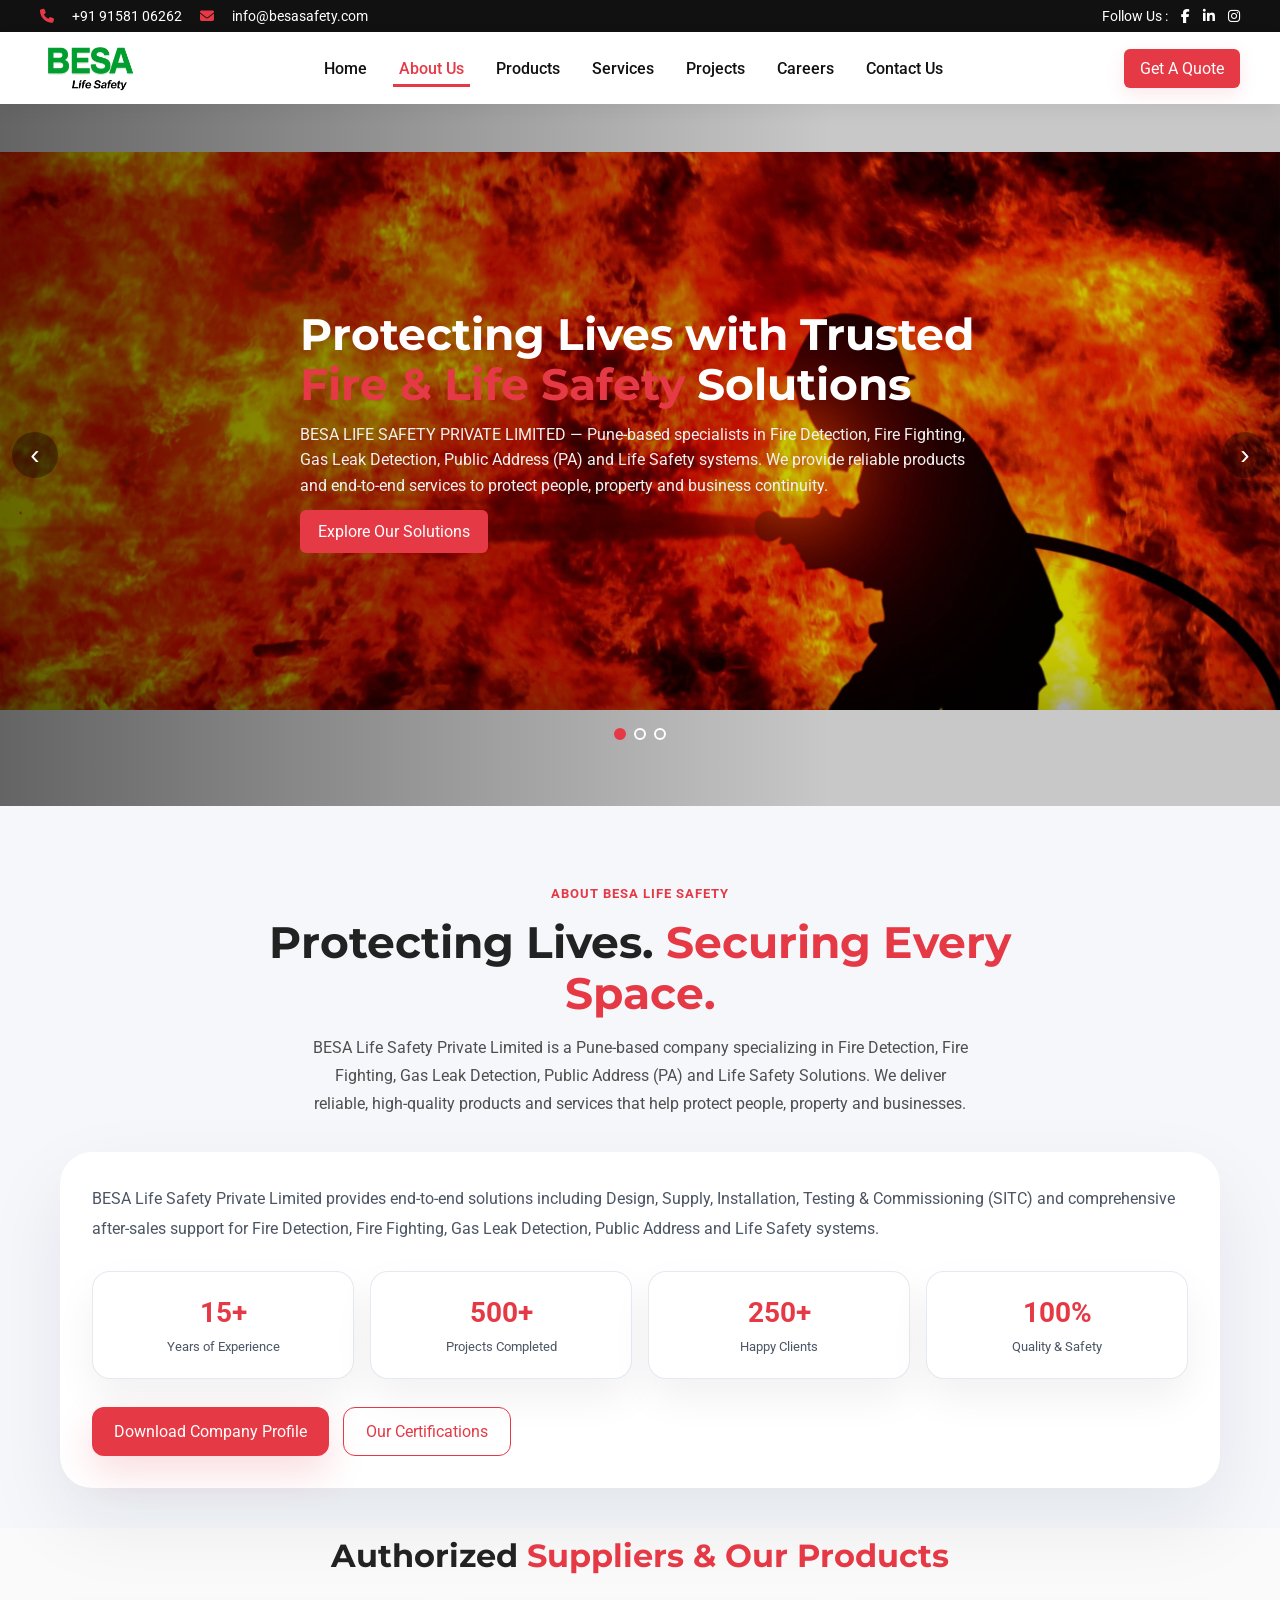
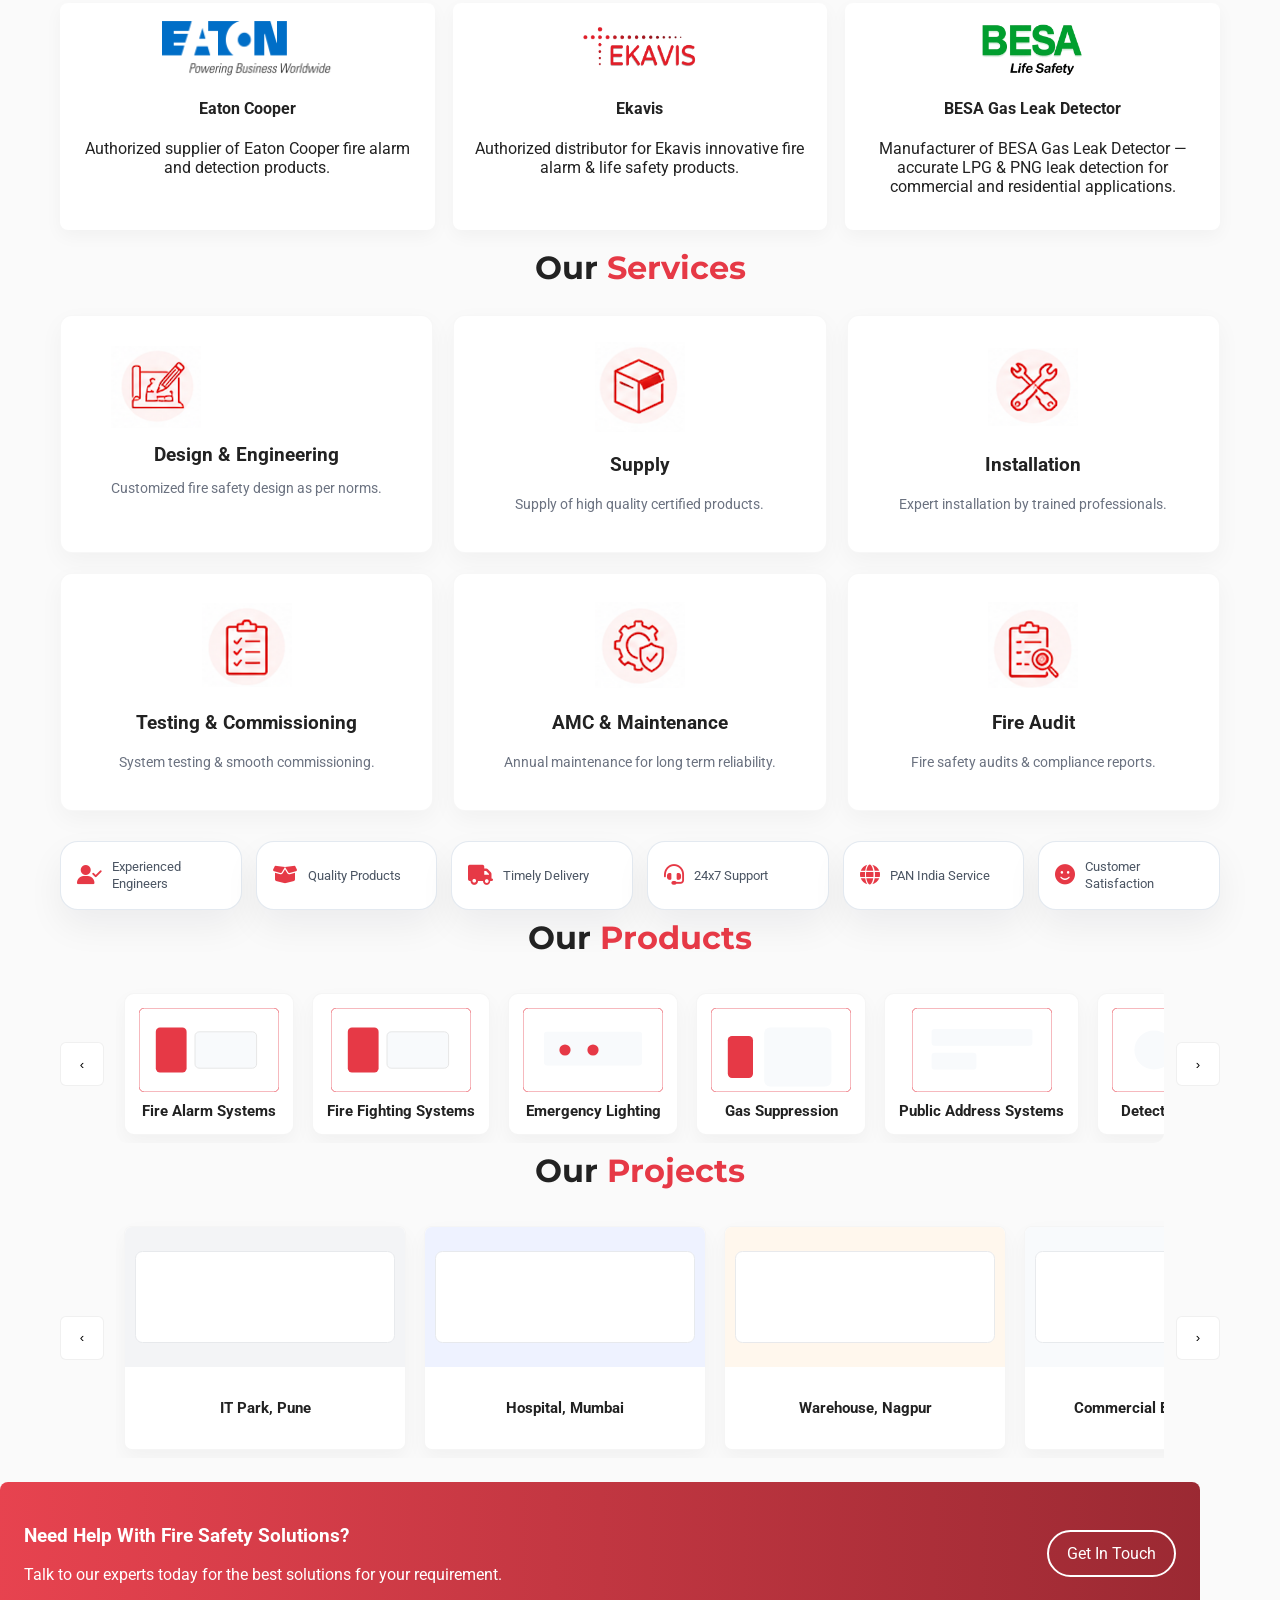
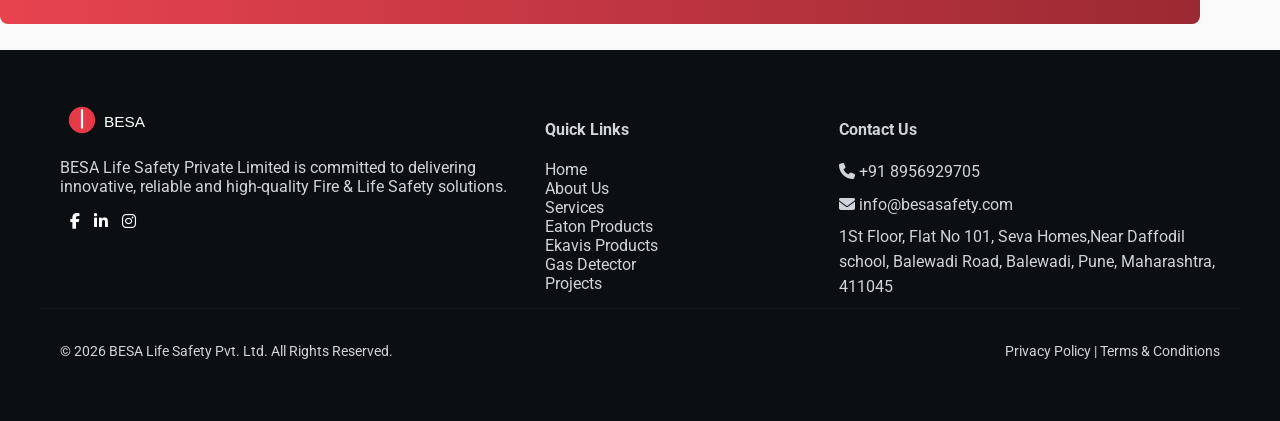
==== commit ebe3fbfb: "Fix GitHub Pages CSS/asset paths for project site. Set base href on github.io so relative CSS and im" ====
--- a/index.html
+++ b/index.html
@@ -2,6 +2,15 @@
 <html lang="en">
 <head>
   <meta charset="utf-8">
+  <script>
+    (function () {
+      if (/github\.io$/i.test(location.hostname)) {
+        var b = document.createElement('base');
+        b.href = '/besa_life_safety/';
+        document.head.appendChild(b);
+      }
+    })();
+  </script>
   <meta name="viewport" content="width=device-width, initial-scale=1">
   <title>BESA Life Safety — Protecting Lives, Securing Spaces</title>
   <meta name="description" content="BESA Life Safety — Fire Detection, Fire Fighting, Gas Leak Detection, PA and Life Safety solutions. Supply, SITC, testing, commissioning and after-sales support in Pune and nationwide.">
@@ -9,7 +18,7 @@
   <link rel="icon" href="assets/favicon.svg">
   <link href="https://fonts.googleapis.com/css2?family=Montserrat:wght@400;600;700&family=Roboto:wght@300;400;500&display=swap" rel="stylesheet">
   <link rel="stylesheet" href="https://cdnjs.cloudflare.com/ajax/libs/font-awesome/6.5.0/css/all.min.css">
-  <link rel="stylesheet" href="css/style.css">
+  <link rel="stylesheet" href="css/style.css?v=20260718">
 </head>
 <body>
   <header class="topbar">
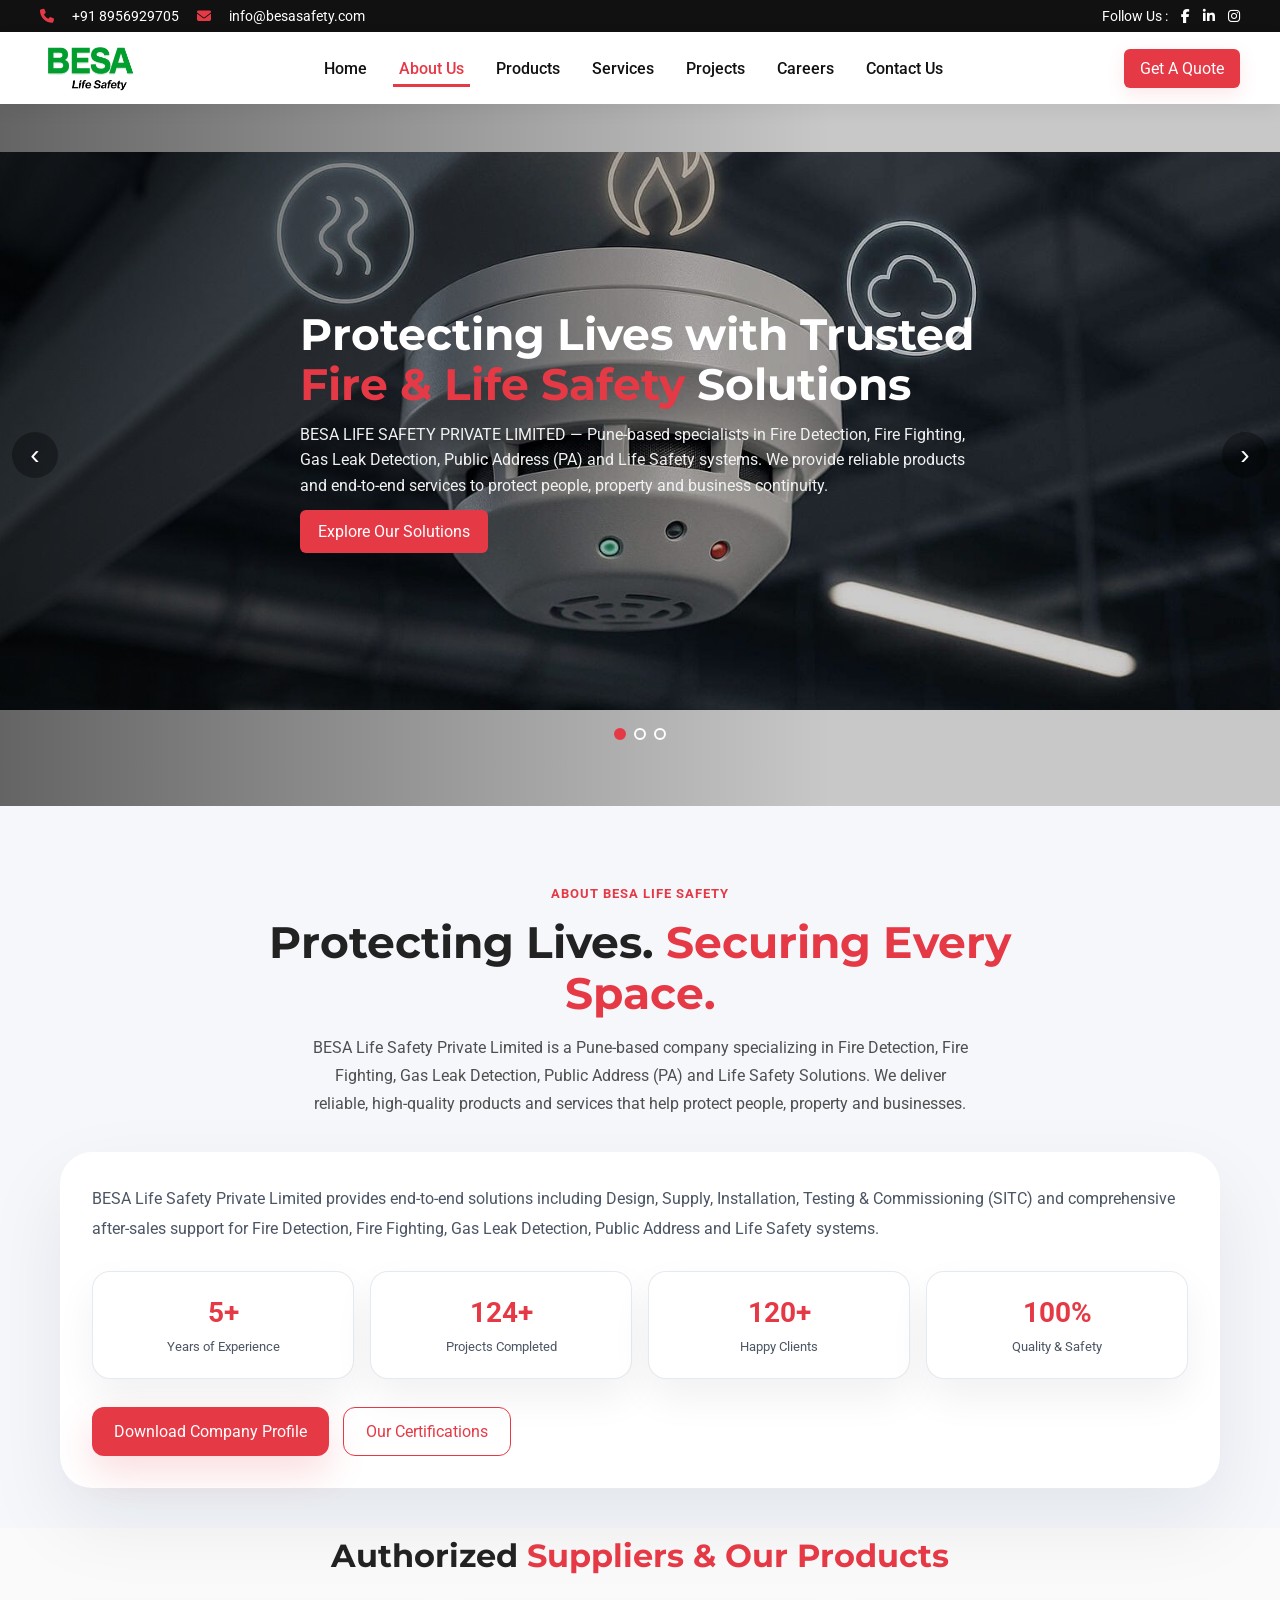
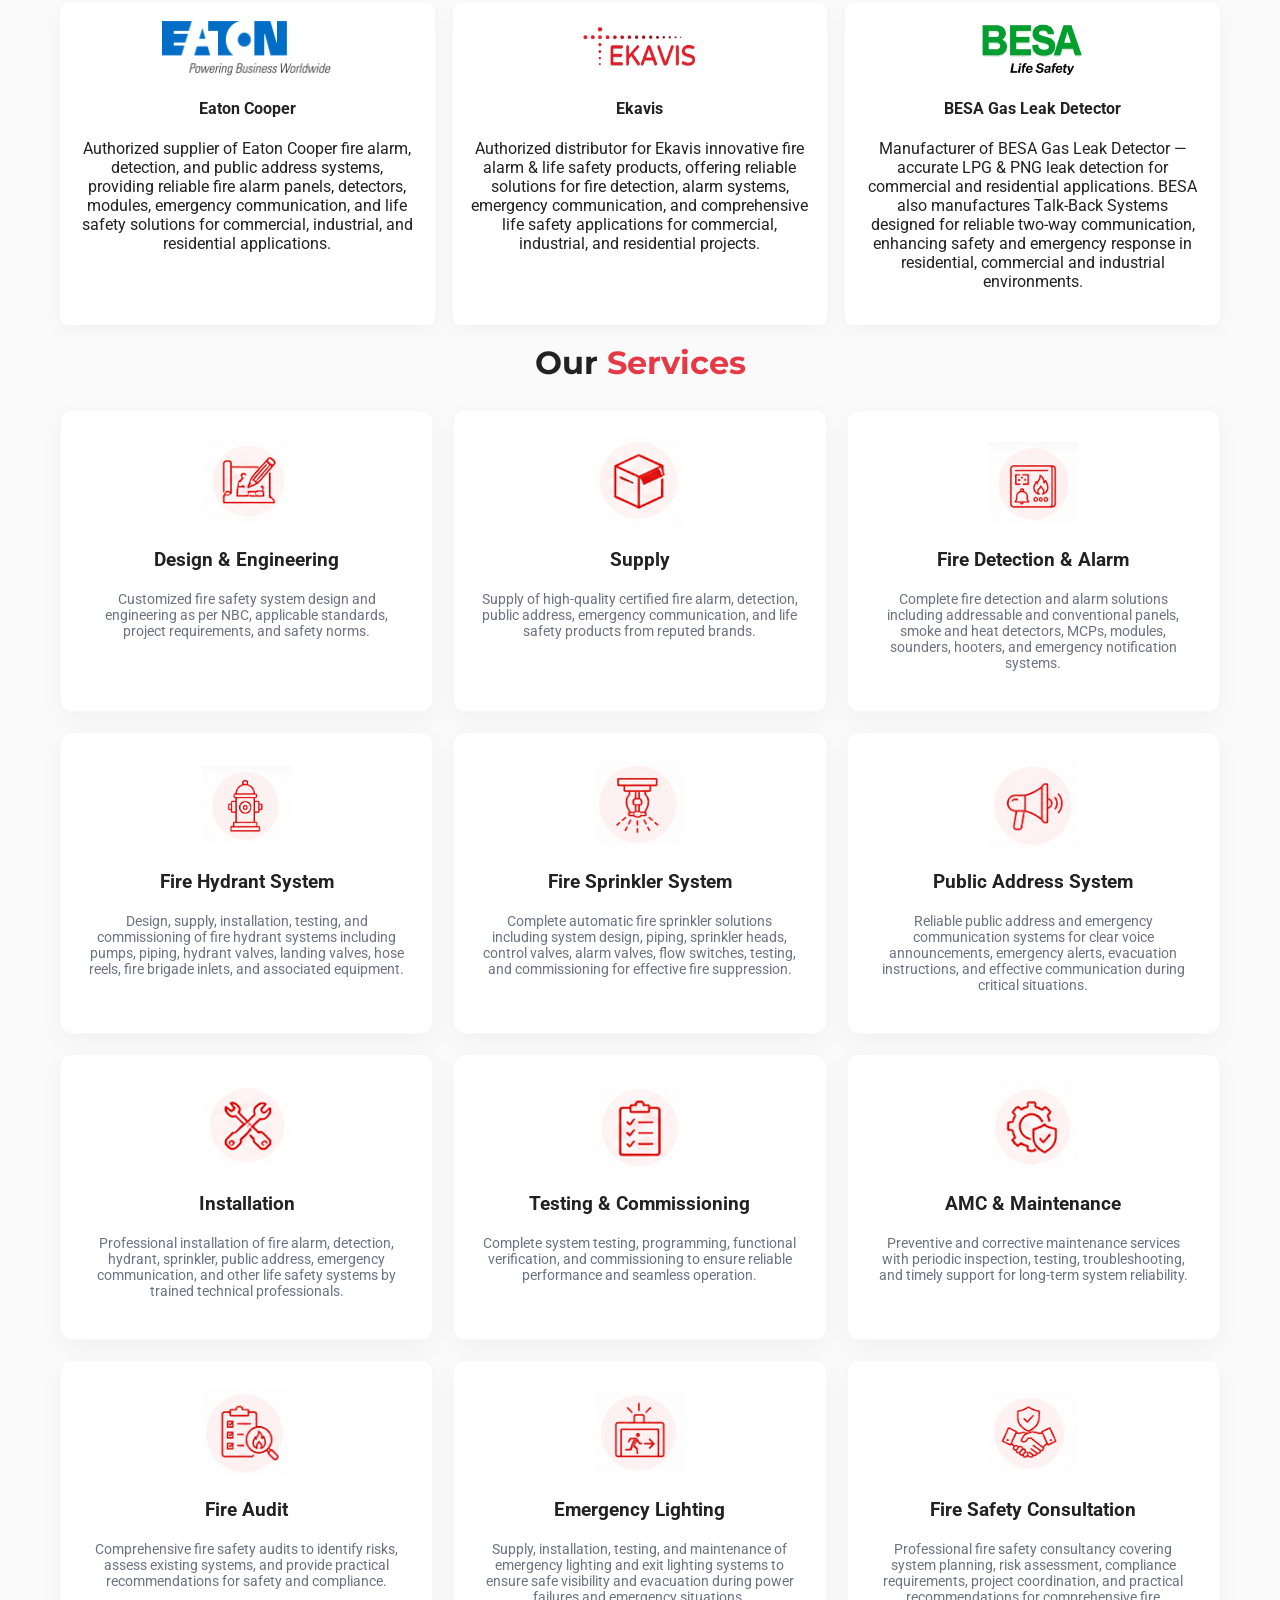
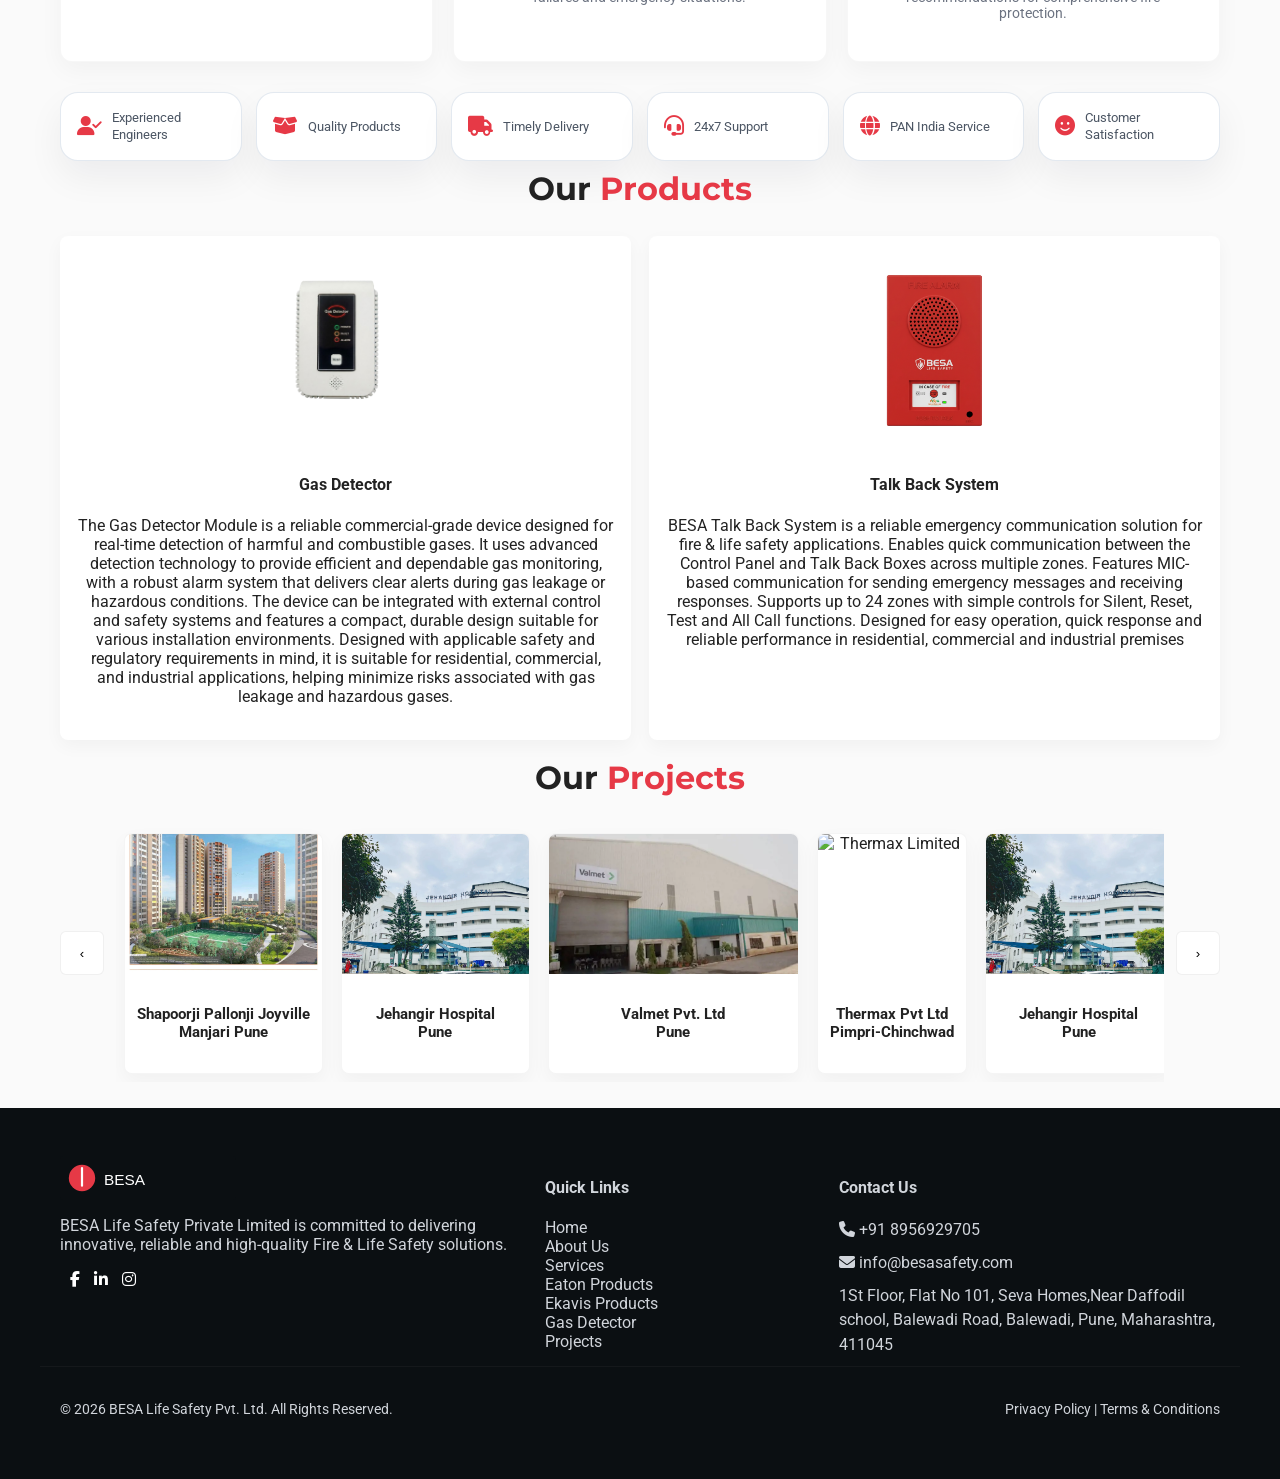
==== commit 397c2d8b: "new changes" ====
--- a/index.html
+++ b/index.html
@@ -23,7 +23,7 @@
 <body>
   <header class="topbar">
     <div class="container topbar-inner">
-      <div class="contact"> <i class="fa fa-phone"></i> +91 91581 06262 &nbsp; <i class="fa fa-envelope"></i> info@besasafety.com</div>
+      <div class="contact"> <i class="fa fa-phone"></i> +91 8956929705 &nbsp; <i class="fa fa-envelope"></i> info@besasafety.com</div>
       <div class="socials">Follow Us : <a href="#"><i class="fab fa-facebook-f"></i></a> <a href="#"><i class="fab fa-linkedin-in"></i></a> <a href="#"><i class="fab fa-instagram"></i></a></div>
     </div>
   </header>
@@ -51,7 +51,7 @@
     <!-- Hero Slider -->
     <section id="home" class="hero">
       <div class="hero-slider">
-        <div class="slide active" style="background-image: url('assets/hero-1.jpg')">
+        <div class="slide active" style="background-image: url('assets/Home/1.png')">
           <div class="hero-content container">
             <h1>Protecting Lives with Trusted <strong>Fire & Life Safety</strong> Solutions</h1>
             <p>BESA LIFE SAFETY PRIVATE LIMITED — Pune-based specialists in Fire Detection, Fire Fighting, Gas Leak Detection, Public Address (PA) and Life Safety systems. We provide reliable products and end-to-end services to protect people, property and business continuity.</p>
@@ -95,13 +95,13 @@
           <div class="about-copy">
             <p>BESA Life Safety Private Limited provides end-to-end solutions including Design, Supply, Installation, Testing & Commissioning (SITC) and comprehensive after-sales support for Fire Detection, Fire Fighting, Gas Leak Detection, Public Address and Life Safety systems.</p>
             <div class="about-stats">
-              <div class="about-stat-card"><strong>15+</strong><span>Years of Experience</span></div>
-              <div class="about-stat-card"><strong>500+</strong><span>Projects Completed</span></div>
-              <div class="about-stat-card"><strong>250+</strong><span>Happy Clients</span></div>
+              <div class="about-stat-card"><strong>5+</strong><span>Years of Experience</span></div>
+              <div class="about-stat-card"><strong>124+</strong><span>Projects Completed</span></div>
+              <div class="about-stat-card"><strong>120+</strong><span>Happy Clients</span></div>
               <div class="about-stat-card"><strong>100%</strong><span>Quality & Safety</span></div>
             </div>
             <div class="about-actions">
-              <a class="btn-secondary" href="#contact">Download Company Profile</a>
+              <a class="btn-secondary"  target="_blank" href="assets/profile/besa_profile.pdf">Download Company Profile</a>
               <a class="btn-outline" href="#contact">Our Certifications</a>
             </div>
           </div>
@@ -118,21 +118,23 @@
           <a href="eaton-products.html">
             <img src="assets/eaton-logo-small.png" alt="EATON Cooper">
             <h4>Eaton Cooper</h4>
-            <p>Authorized supplier of Eaton Cooper fire alarm and detection products.</p>
+            <p>Authorized supplier of Eaton Cooper fire alarm, detection, and public address systems, providing reliable fire alarm panels, detectors, modules, emergency communication, and life safety solutions for commercial, industrial, and residential applications.
+</p>
           </a>
         </div>
         <div class="supplier-card">
           <a href="ekavis-products.html">
             <img src="assets/EKAVIS-logo.png" alt="Ekavis">
             <h4>Ekavis</h4>
-            <p>Authorized distributor for Ekavis innovative fire alarm & life safety products.</p>
+            <p>Authorized distributor for Ekavis innovative fire alarm & life safety products, offering reliable solutions for fire detection, alarm systems, emergency communication, and comprehensive life safety applications for commercial, industrial, and residential projects.
+</p>
           </a>
         </div>
         <div class="supplier-card">
           <a href="gas-detector.html">
             <img src="assets/besa-logo.png" alt="BESA">
             <h4>BESA Gas Leak Detector</h4>
-            <p>Manufacturer of BESA Gas Leak Detector — accurate LPG & PNG leak detection for commercial and residential applications.</p>
+            <p>Manufacturer of BESA Gas Leak Detector — accurate LPG & PNG leak detection for commercial and residential applications. BESA also manufactures Talk-Back Systems designed for reliable two-way communication, enhancing safety and emergency response in residential, commercial and industrial environments.</p>
           </a>
         </div>
       </div>
@@ -142,39 +144,161 @@
     <!-- Services -->
     <section id="services" class="services container">
       <h2 class="section-title">Our <span>Services</span></h2>
-      <div class="services-grid service-ion">
-        <article class="service-card">
-          <div class="icon">
-            <div class="icon"><img class="" src="assets/design.png" alt="design"></div>
-          <h3>Design & Engineering</h3>
-          <p>Customized fire safety design as per norms.</p>
-        </article>
-        <article class="service-card">
-          <div class="icon"><img src="assets/supply.png" alt="supply"></div>
-          <h3>Supply</h3>
-          <p>Supply of high quality certified products.</p>
-        </article>
-        <article class="service-card">
-          <div class="icon"><img src="assets/installation.png" alt="installation"></div>
-          <h3>Installation</h3>
-          <p>Expert installation by trained professionals.</p>
-        </article>
-        <article class="service-card">
-                   <div class="icon"><img src="assets/test_commissioning.png" alt="test commissioning"></div>
-          <h3>Testing & Commissioning</h3>
-          <p>System testing & smooth commissioning.</p>
-        </article>
-          <article class="service-card">
-                     <div class="icon"><img src="assets/amc_maintenance.png" alt="amc maintenance"></div>
-          <h3>AMC & Maintenance</h3>
-          <p>Annual maintenance for long term reliability.</p>
-        </article>
-        <article class="service-card">
-          <div class="icon"><img src="assets/fire_audit.png" alt="fire audit"></div>
-          <h3>Fire Audit</h3>
-          <p>Fire safety audits & compliance reports.</p>
-        </article>
-      </div>
+<div class="services-grid service-ion">
+
+  <!-- 1. Design & Engineering -->
+  <article class="service-card">
+    <div class="icon">
+      <img src="assets/design.png" alt="Design & Engineering">
+    </div>
+    <h3>Design & Engineering</h3>
+    <p>
+      Customized fire safety system design and engineering as per NBC,
+      applicable standards, project requirements, and safety norms.
+    </p>
+  </article>
+
+  <!-- 2. Supply -->
+  <article class="service-card">
+    <div class="icon">
+      <img src="assets/supply.png" alt="Supply">
+    </div>
+    <h3>Supply</h3>
+    <p>
+      Supply of high-quality certified fire alarm, detection, public address,
+      emergency communication, and life safety products from reputed brands.
+    </p>
+  </article>
+
+  <!-- 3. Fire Detection & Alarm -->
+  <article class="service-card">
+    <div class="icon">
+      <img src="assets/images/fire_detection.png" alt="Fire Detection & Alarm System">
+    </div>
+    <h3>Fire Detection & Alarm</h3>
+    <p>
+      Complete fire detection and alarm solutions including addressable and
+      conventional panels, smoke and heat detectors, MCPs, modules, sounders,
+      hooters, and emergency notification systems.
+    </p>
+  </article>
+
+  <!-- 4. Fire Hydrant System -->
+  <article class="service-card">
+    <div class="icon">
+      <img src="assets/images/fire_hydrant.png" alt="Fire Hydrant System">
+    </div>
+    <h3>Fire Hydrant System</h3>
+    <p>
+      Design, supply, installation, testing, and commissioning of fire hydrant
+      systems including pumps, piping, hydrant valves, landing valves, hose
+      reels, fire brigade inlets, and associated equipment.
+    </p>
+  </article>
+
+  <!-- 5. Fire Sprinkler System -->
+  <article class="service-card">
+    <div class="icon">
+      <img src="assets/images/fire_sprinkler.png" alt="Fire Sprinkler System">
+    </div>
+    <h3>Fire Sprinkler System</h3>
+    <p>
+      Complete automatic fire sprinkler solutions including system design,
+      piping, sprinkler heads, control valves, alarm valves, flow switches,
+      testing, and commissioning for effective fire suppression.
+    </p>
+  </article>
+
+  <!-- 6. Public Address System -->
+  <article class="service-card">
+    <div class="icon">
+      <img src="assets/images/public_address.png" alt="Public Address System">
+    </div>
+    <h3>Public Address System</h3>
+    <p>
+      Reliable public address and emergency communication systems for clear
+      voice announcements, emergency alerts, evacuation instructions, and
+      effective communication during critical situations.
+    </p>
+  </article>
+
+  <!-- 7. Installation -->
+  <article class="service-card">
+    <div class="icon">
+      <img src="assets/installation.png" alt="Installation">
+    </div>
+    <h3>Installation</h3>
+    <p>
+      Professional installation of fire alarm, detection, hydrant, sprinkler,
+      public address, emergency communication, and other life safety systems
+      by trained technical professionals.
+    </p>
+  </article>
+
+  <!-- 8. Testing & Commissioning -->
+  <article class="service-card">
+    <div class="icon">
+      <img src="assets/test_commissioning.png" alt="Testing & Commissioning">
+    </div>
+    <h3>Testing & Commissioning</h3>
+    <p>
+      Complete system testing, programming, functional verification, and
+      commissioning to ensure reliable performance and seamless operation.
+    </p>
+  </article>
+
+  <!-- 9. AMC & Maintenance -->
+  <article class="service-card">
+    <div class="icon">
+      <img src="assets/amc_maintenance.png" alt="AMC & Maintenance">
+    </div>
+    <h3>AMC & Maintenance</h3>
+    <p>
+      Preventive and corrective maintenance services with periodic inspection,
+      testing, troubleshooting, and timely support for long-term system
+      reliability.
+    </p>
+  </article>
+
+  <!-- 10. Fire Audit -->
+  <article class="service-card">
+    <div class="icon">
+      <img src="assets/images/fire_audit.png" alt="Fire Audit">
+    </div>
+    <h3>Fire Audit</h3>
+    <p>
+      Comprehensive fire safety audits to identify risks, assess existing
+      systems, and provide practical recommendations for safety and compliance.
+    </p>
+  </article>
+
+  <!-- 11. Emergency Lighting -->
+  <article class="service-card">
+    <div class="icon">
+      <img src="assets/images/emergency_lighting.png" alt="Emergency Lighting System">
+    </div>
+    <h3>Emergency Lighting</h3>
+    <p>
+      Supply, installation, testing, and maintenance of emergency lighting and
+      exit lighting systems to ensure safe visibility and evacuation during
+      power failures and emergency situations.
+    </p>
+  </article>
+
+  <!-- 12. Fire Safety Consultation -->
+  <article class="service-card">
+    <div class="icon">
+      <img src="assets/images/fire_consultation.png" alt="Fire Safety Consultation">
+    </div>
+    <h3>Fire Safety Consultation</h3>
+    <p>
+      Professional fire safety consultancy covering system planning, risk
+      assessment, compliance requirements, project coordination, and practical
+      recommendations for comprehensive fire protection.
+    </p>
+  </article>
+
+</div>
       <div class="service-highlights">
         <div class="service-highlight"><i class="fa fa-user-check"></i><span>Experienced Engineers</span></div>
         <div class="service-highlight"><i class="fa fa-box-open"></i><span>Quality Products</span></div>
@@ -186,23 +310,47 @@
     </section>
 
     <!-- Products -->
-    <section id="products" class="products container">
+    <!-- <section id="products" class="products container">
       <h2 class="section-title">Our <span>Products</span></h2>
       <div class="carousel-wrap">
         <button class="carousel-prev" data-target="products" aria-label="Previous">‹</button>
         <div class="product-row carousel" data-carousel="products">
-          <div class="product-item"><img src="assets/product1.svg" alt="Fire Alarm System"><h4>Fire Alarm Systems</h4></div>
-          <div class="product-item"><img src="assets/product2.svg" alt="Fire Fighting Systems"><h4>Fire Fighting Systems</h4></div>
-          <div class="product-item"><img src="assets/product3.svg" alt="Emergency Lighting"><h4>Emergency Lighting</h4></div>
-          <div class="product-item"><img src="assets/product4.svg" alt="Gas Suppression"><h4>Gas Suppression</h4></div>
-          <div class="product-item"><img src="assets/product5.svg" alt="Public Address"><h4>Public Address Systems</h4></div>
-          <div class="product-item"><img src="assets/product6.svg" alt="Detection Devices"><h4>Detection Devices</h4></div>
-          <a class="product-item" href="gas-detector.html"><h4>Gas Detector (BA GLD)</h4></a>
-        </div>
+                 <div class="product-item"><img src="assets/products/talk_back.png" alt="Fire Alarm System"><h4>Fire Alarm Systems</h4></div>
+
+        
+
         <button class="carousel-next" data-target="products" aria-label="Next">›</button>
       </div>
-    </section>
-
+    </section> -->
+    <section id="products" class=" products container">
+      <h2 class="section-title"> Our <span>Products</span></h2>
+      <div class="supplier-grid product-grid">
+         <div class="supplier-card product-card">
+          <a href="ekavis-products.html">
+            <img src="assets/Products/GLD.png" alt="Ekavis">
+            <h4>Gas Detector​</h4>
+            <p>The Gas Detector Module is a reliable commercial-grade device designed for real-time detection of harmful and combustible gases. It uses advanced detection technology to provide efficient and dependable gas monitoring, with a robust alarm system that delivers clear alerts during gas leakage or hazardous conditions. The device can be integrated with external control and safety systems and features a compact, durable design suitable for various installation environments. Designed with applicable safety and regulatory requirements in mind, it is suitable for residential, commercial, and industrial applications, helping minimize risks associated with gas leakage and hazardous gases.
+
+</p>
+          </a>
+        </div>
+        <div class="supplier-card product-card">
+          <a href="eaton-products.html">
+            <img src="assets/Products/talk_back.png" alt="EATON Cooper">
+            <h4>Talk Back System </h4>
+            <p>BESA Talk Back System is a reliable emergency communication solution for fire & life safety applications.
+Enables quick communication between the Control Panel and Talk Back Boxes across multiple zones.
+Features MIC-based communication for sending emergency messages and receiving responses.
+Supports up to 24 zones with simple controls for Silent, Reset, Test and All Call functions.
+Designed for easy operation, quick response and reliable performance in residential, commercial and industrial premises
+</p>
+          </a>
+        </div>
+       
+      
+      </div>
+     
+    </section>
     <!-- Partners -->
  
 
@@ -212,17 +360,19 @@
       <div class="carousel-wrap">
         <button class="carousel-prev" data-target="projects" aria-label="Previous project">‹</button>
         <div class="projects-row carousel" data-carousel="projects">
-          <div class="project-card"><img src="assets/project1.svg" alt="IT Park Pune"><h4>IT Park, Pune</h4></div>
-          <div class="project-card"><img src="assets/project2.svg" alt="Hospital, Mumbai"><h4>Hospital, Mumbai</h4></div>
-          <div class="project-card"><img src="assets/project3.svg" alt="Warehouse, Nagpur"><h4>Warehouse, Nagpur</h4></div>
-          <div class="project-card"><img src="assets/project4.svg" alt="Commercial Building, Delhi"><h4>Commercial Building, Delhi</h4></div>
+          <div class="project-card"><img src="assets/Clients/shapurji_manjri.jpg" alt="IT Park Pune"><h4>Shapoorji Pallonji Joyville <br/> Manjari Pune</h4></div>
+          <div class="project-card"><img src="assets/Clients/jehangir_hospital.png" alt="Jehangir Hospital"><h4>Jehangir Hospital <br/>Pune</h4></div>
+          <div class="project-card"><img src="assets/Clients/Valmet.png" alt="Valmet Technologies and Services Pvt. Ltd"><h4>Valmet Pvt. Ltd <br/> Pune</h4></div>
+          <div class="project-card"><img src="assets/Clients/thermax.png" alt="Thermax Limited"><h4>Thermax  Pvt Ltd <br/> Pimpri-Chinchwad</h4></div>
+            <div class="project-card"><img src="assets/Clients/jehangir_hospital.png" alt="Jehangir Hospital"><h4>Jehangir Hospital <br/>Pune</h4></div>
+          <div class="project-card"><img src="assets/Clients/shapurji_manjri.jpg" alt="IT Park Pune"><h4>Shapoorji Pallonji Joyville <br/> Manjari Pune</h4></div>
         </div>
         <button class="carousel-next" data-target="projects" aria-label="Next project">›</button>
       </div>
     </section>
 
     <!-- CTA -->
-    <section class="cta container">
+    <!-- <section class="cta container">
       <div class="cta-inner">
         <div>
           <h3>Need Help With Fire Safety Solutions?</h3>
@@ -230,7 +380,7 @@
         </div>
         <a class="btn-ghost" href="#contact">Get In Touch</a>
       </div>
-    </section>
+    </section> -->
 
     <!-- Contact & Footer -->
     <footer id="contact" class="footer">
--- a/css/style.css
+++ b/css/style.css
@@ -118,8 +118,11 @@
 
 /* Suppliers & product catalog */
 .supplier-grid{display:grid;grid-template-columns:repeat(3,minmax(0,1fr));gap:18px;margin:18px 0}
+.product-grid{grid-template-columns:repeat(2,minmax(0,1fr))}
+
 .supplier-card{background:#fff;padding:18px;border-radius:8px;text-align:center;box-shadow:0 6px 18px rgba(5,5,5,0.04)}
 .supplier-card img{height:56px;width:auto;margin:0 auto 8px;object-fit:contain}
+.product-card img{height:200px;width:auto;margin:0 auto 8px;object-fit:contain}
 .supplier-card a{color:inherit;text-decoration:none;display:block}
 .supplier-card a:hover h4{color:var(--brand)}
 .catalog-list ul{margin:12px 0 40px;padding-left:20px}
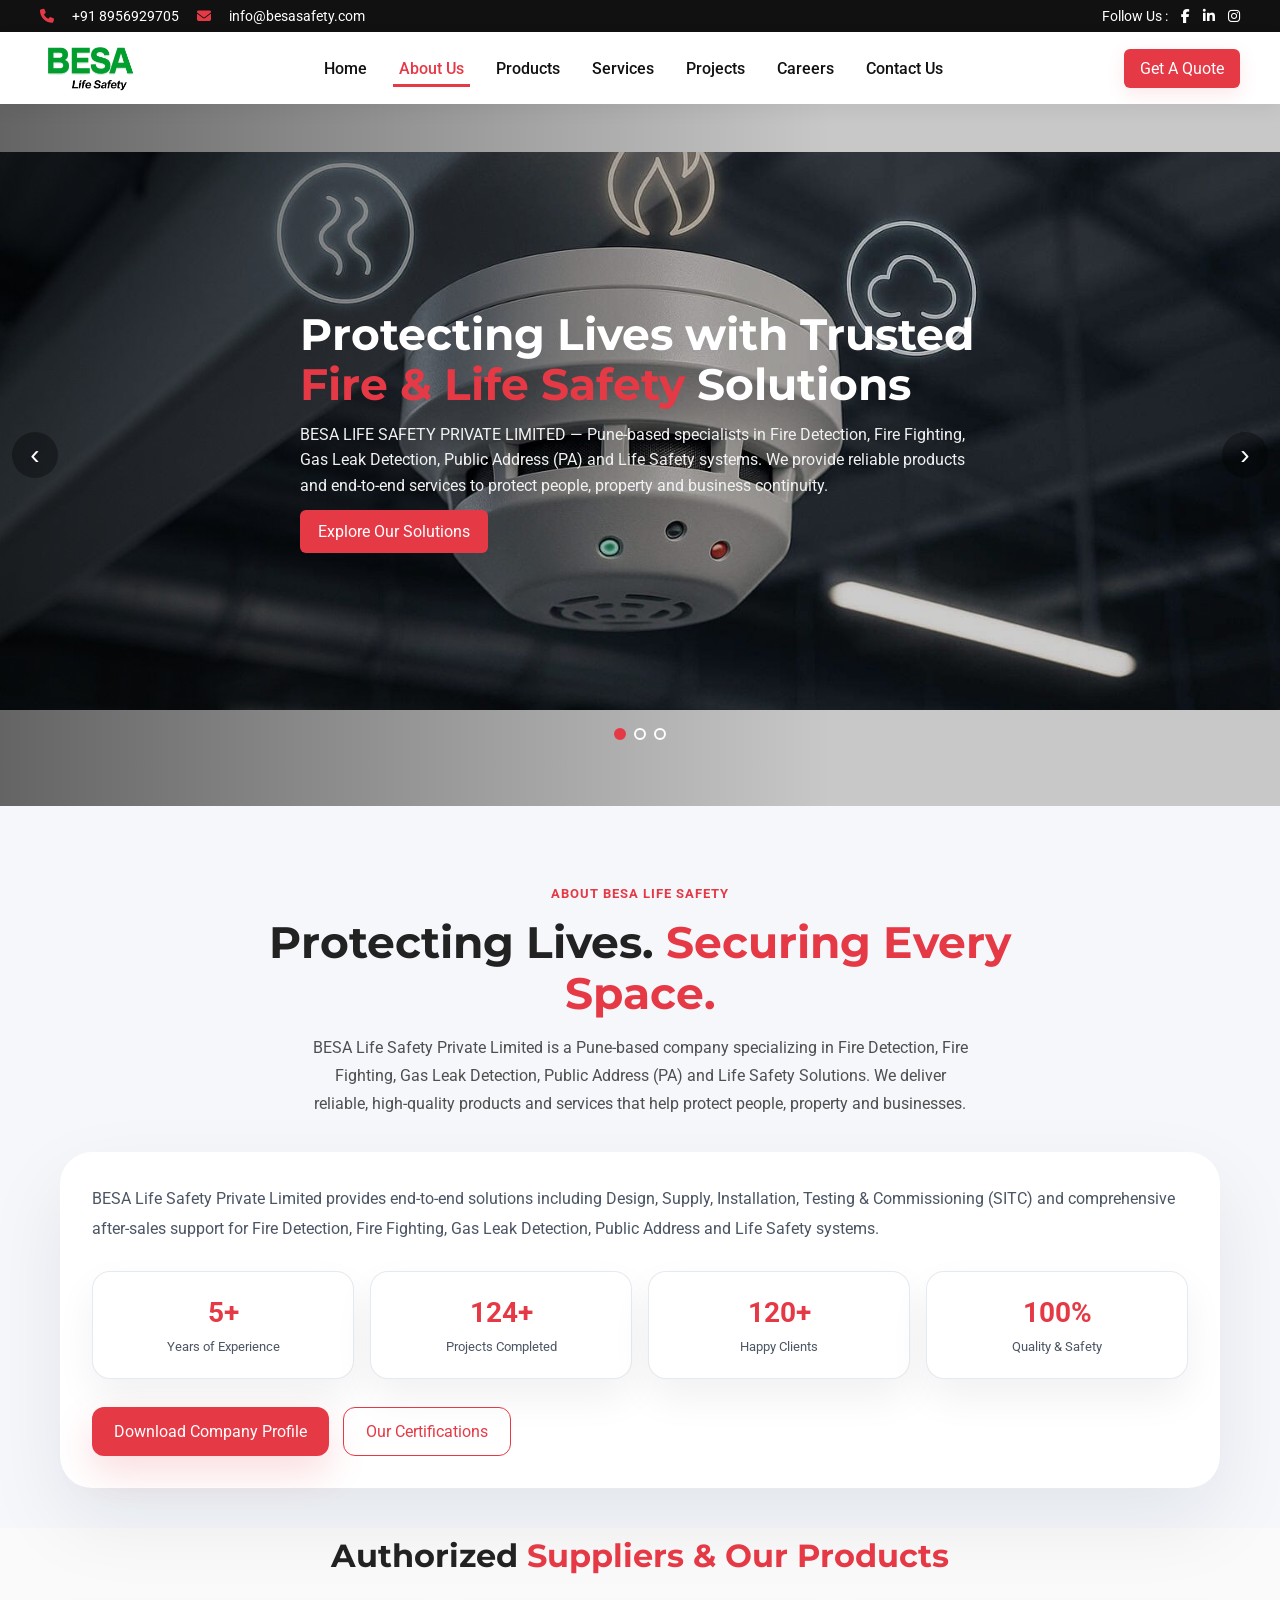
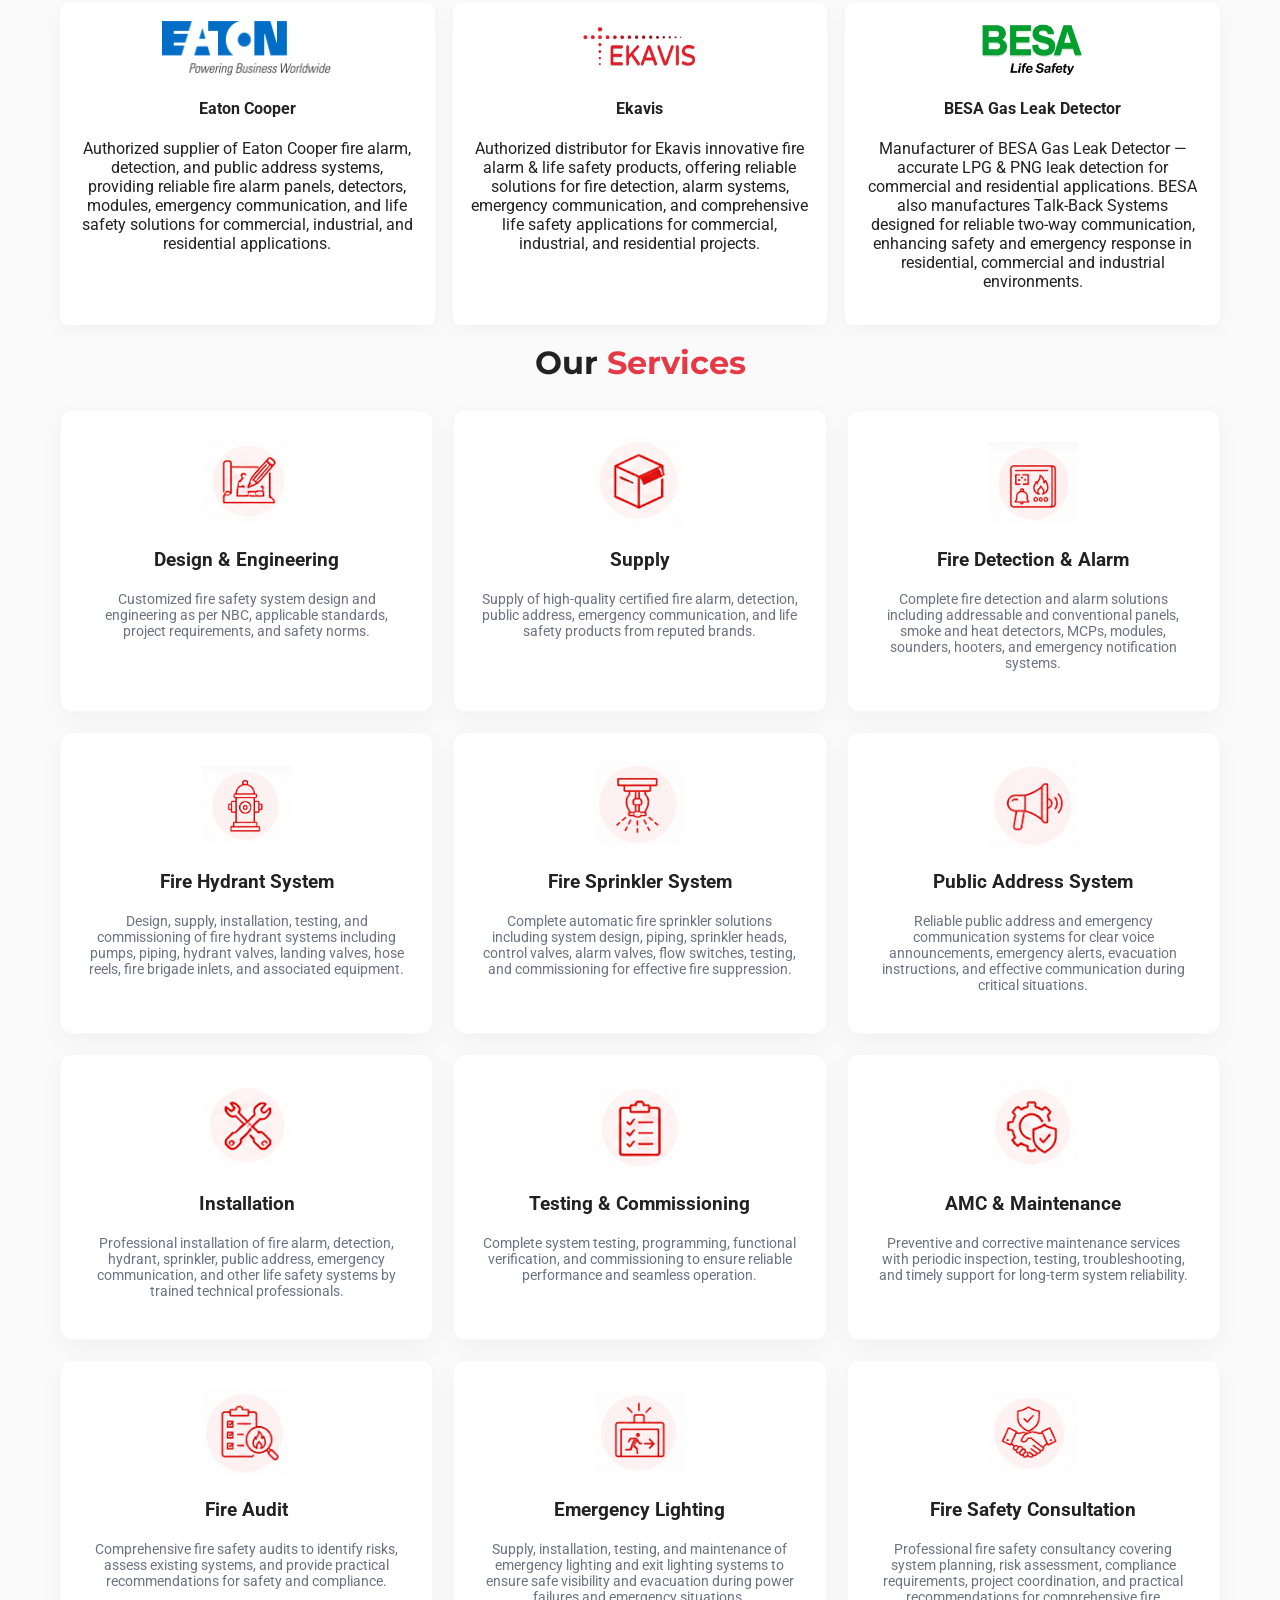
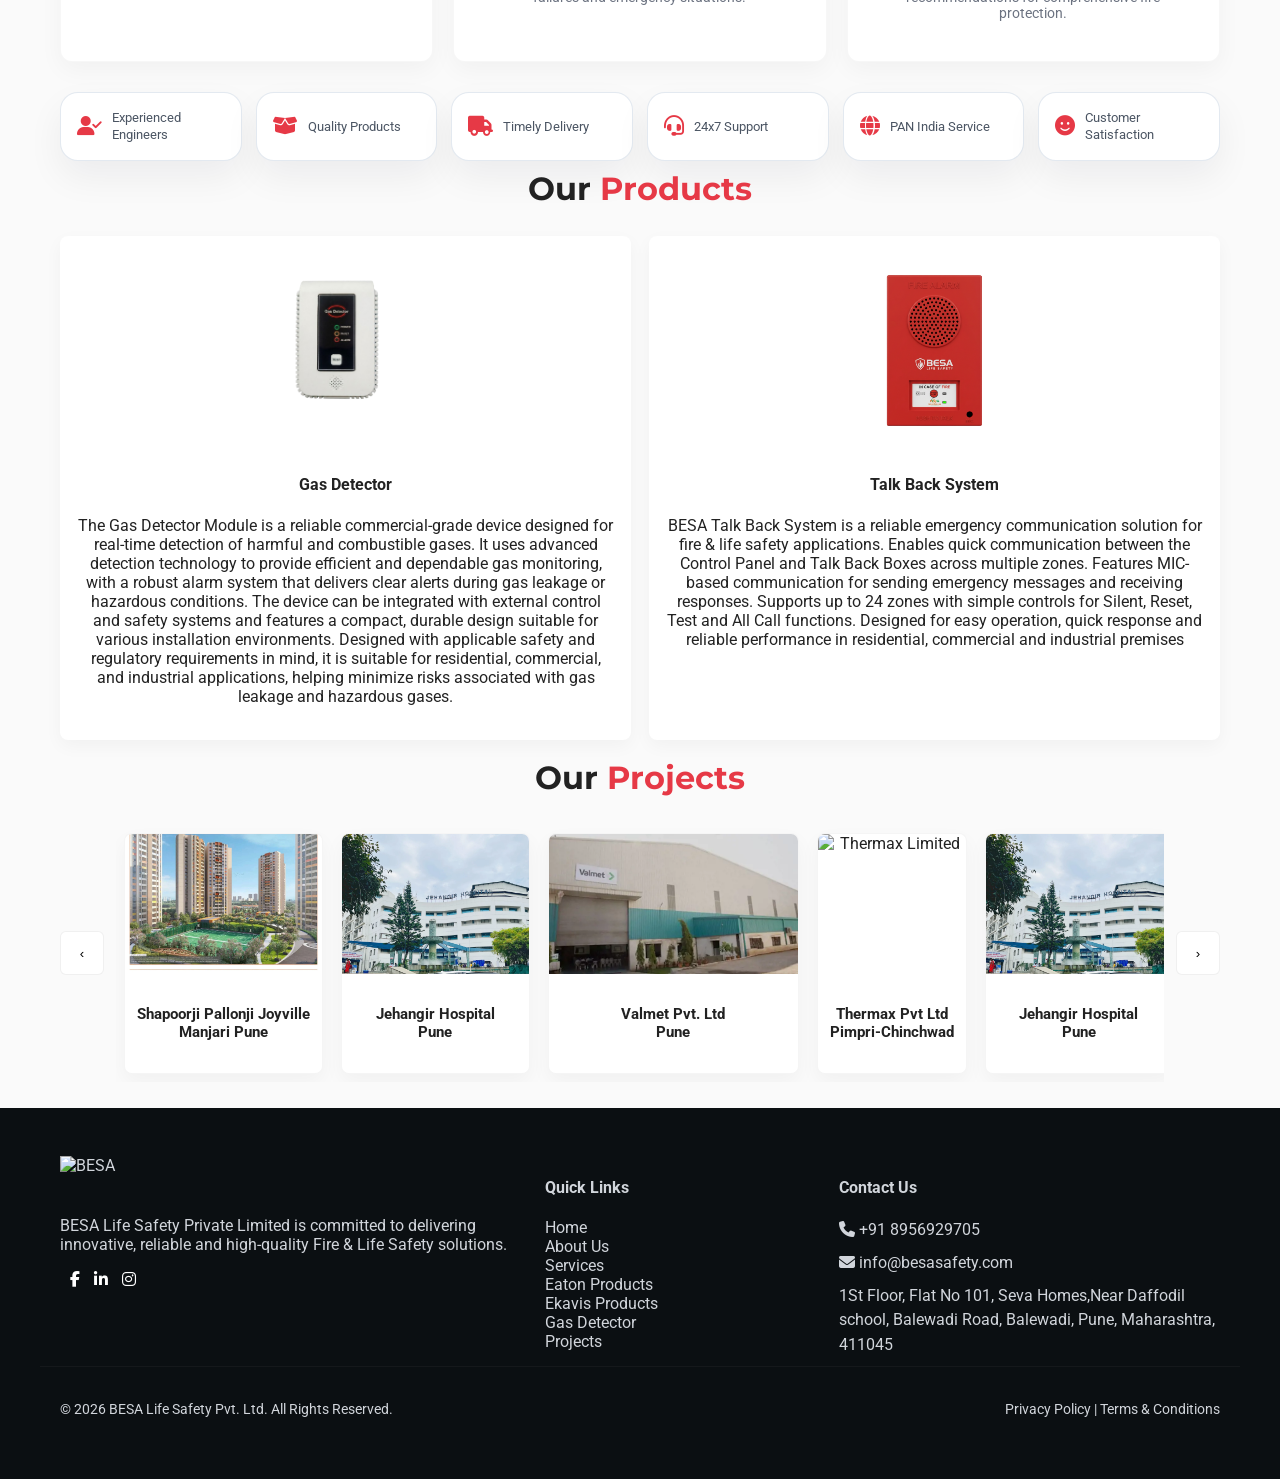
==== commit e6aeb568: "remove unused changes" ====
--- a/index.html
+++ b/index.html
@@ -326,7 +326,7 @@
       <h2 class="section-title"> Our <span>Products</span></h2>
       <div class="supplier-grid product-grid">
          <div class="supplier-card product-card">
-          <a href="ekavis-products.html">
+          <a href="gas-detector.html">
             <img src="assets/Products/GLD.png" alt="Ekavis">
             <h4>Gas Detector​</h4>
             <p>The Gas Detector Module is a reliable commercial-grade device designed for real-time detection of harmful and combustible gases. It uses advanced detection technology to provide efficient and dependable gas monitoring, with a robust alarm system that delivers clear alerts during gas leakage or hazardous conditions. The device can be integrated with external control and safety systems and features a compact, durable design suitable for various installation environments. Designed with applicable safety and regulatory requirements in mind, it is suitable for residential, commercial, and industrial applications, helping minimize risks associated with gas leakage and hazardous gases.
@@ -335,7 +335,7 @@
           </a>
         </div>
         <div class="supplier-card product-card">
-          <a href="eaton-products.html">
+          <a href="#">
             <img src="assets/Products/talk_back.png" alt="EATON Cooper">
             <h4>Talk Back System </h4>
             <p>BESA Talk Back System is a reliable emergency communication solution for fire & life safety applications.
